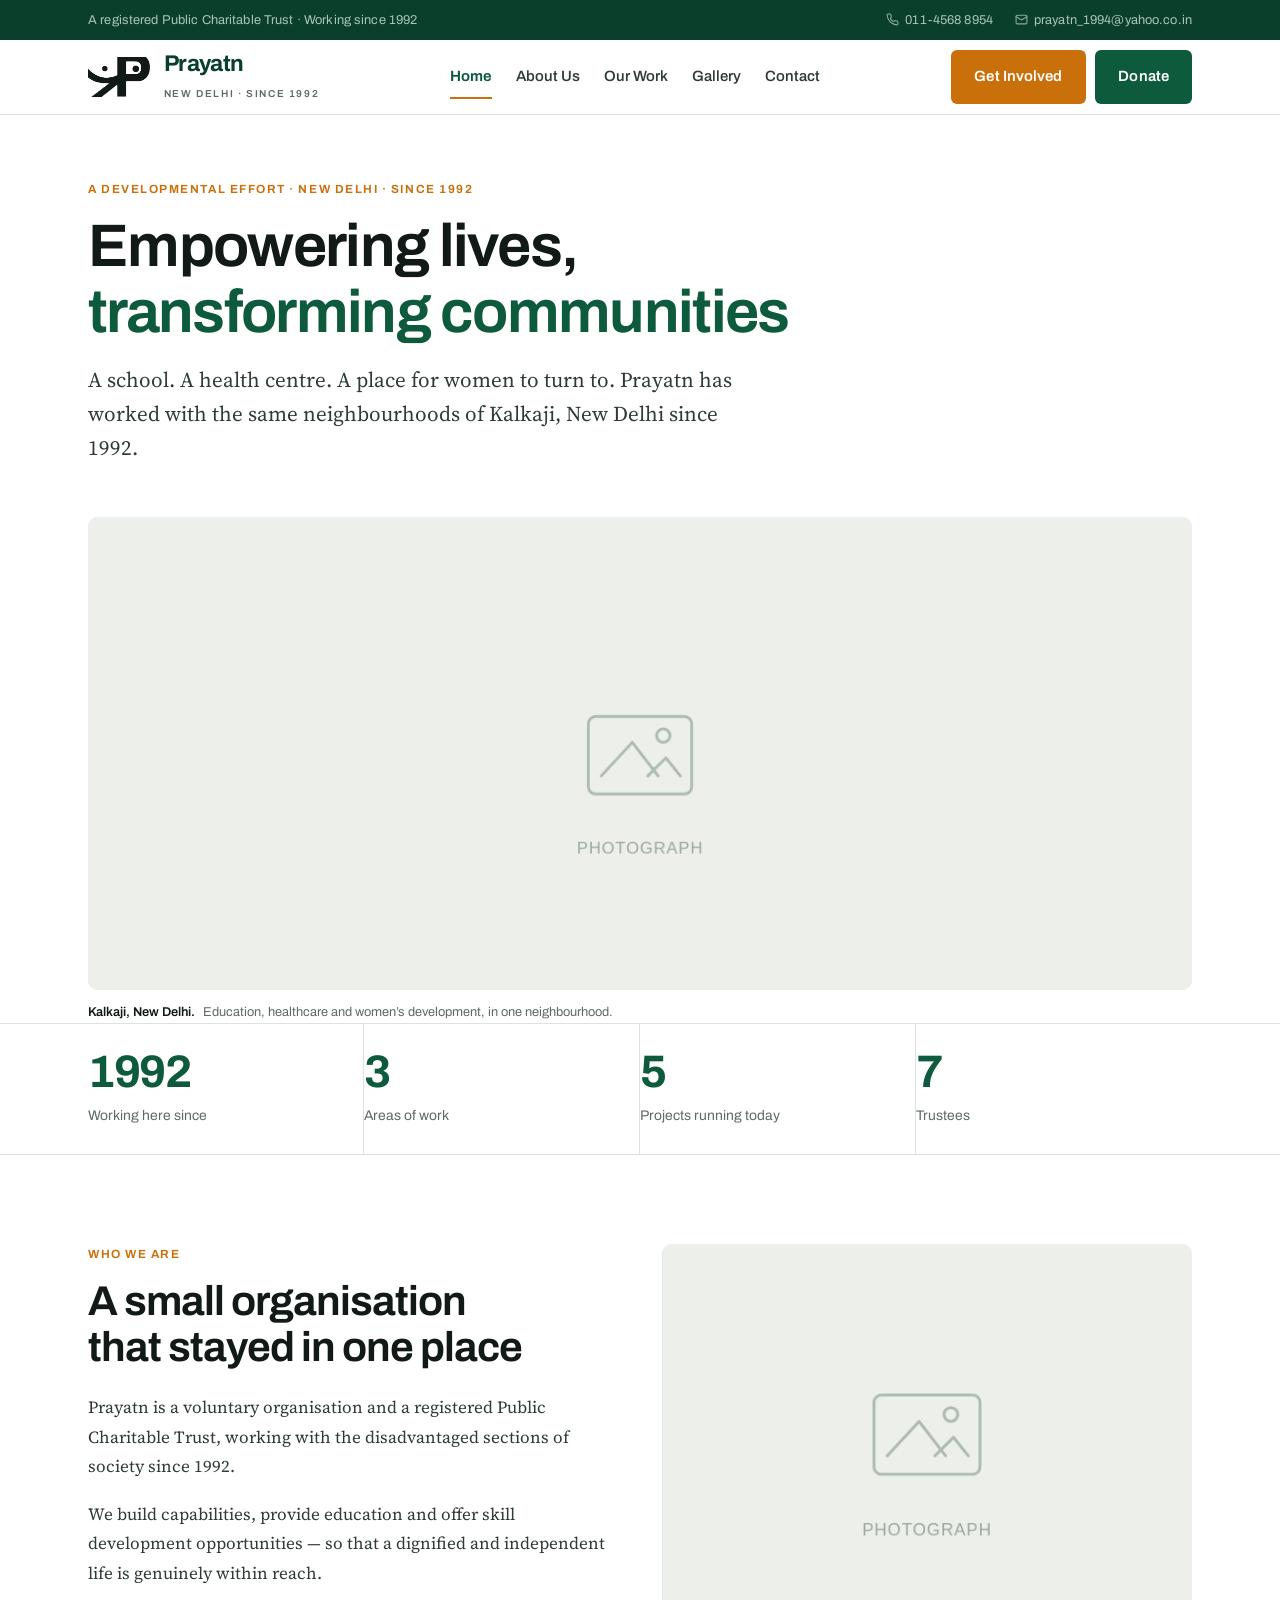
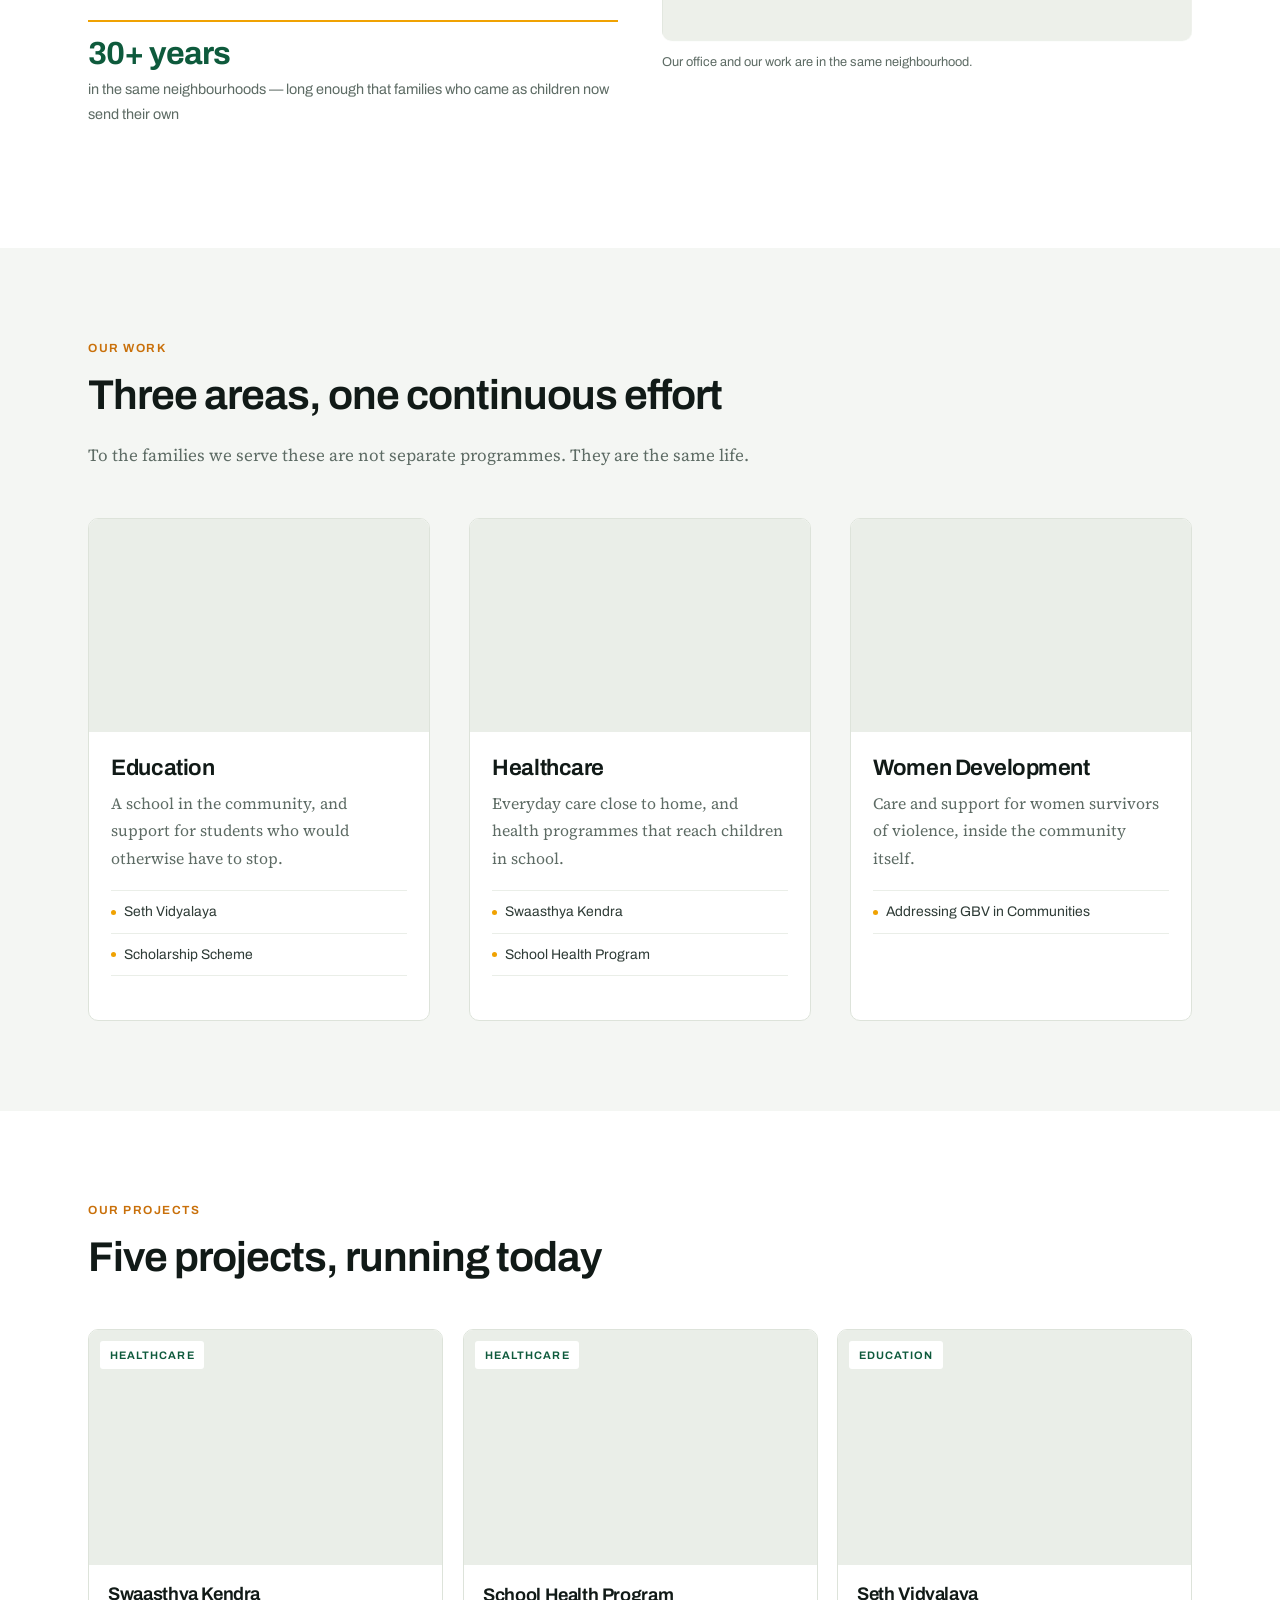
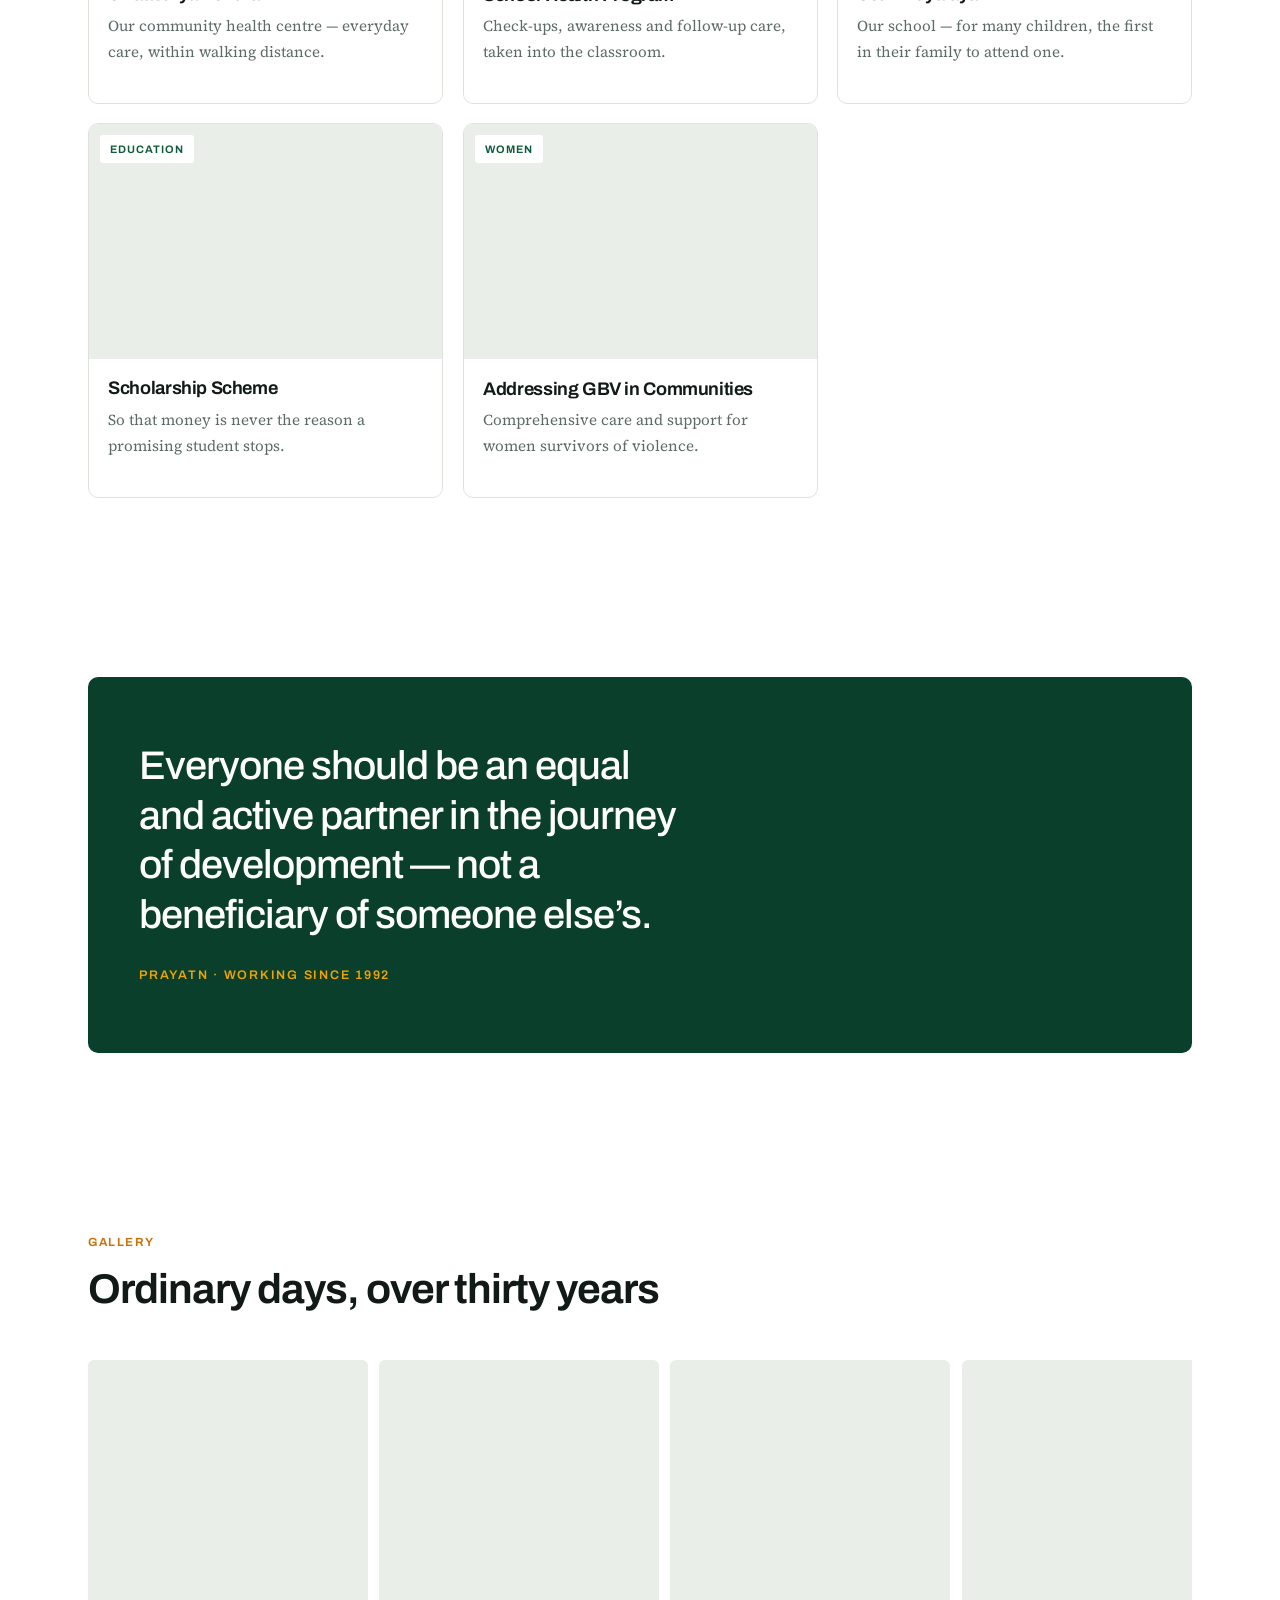
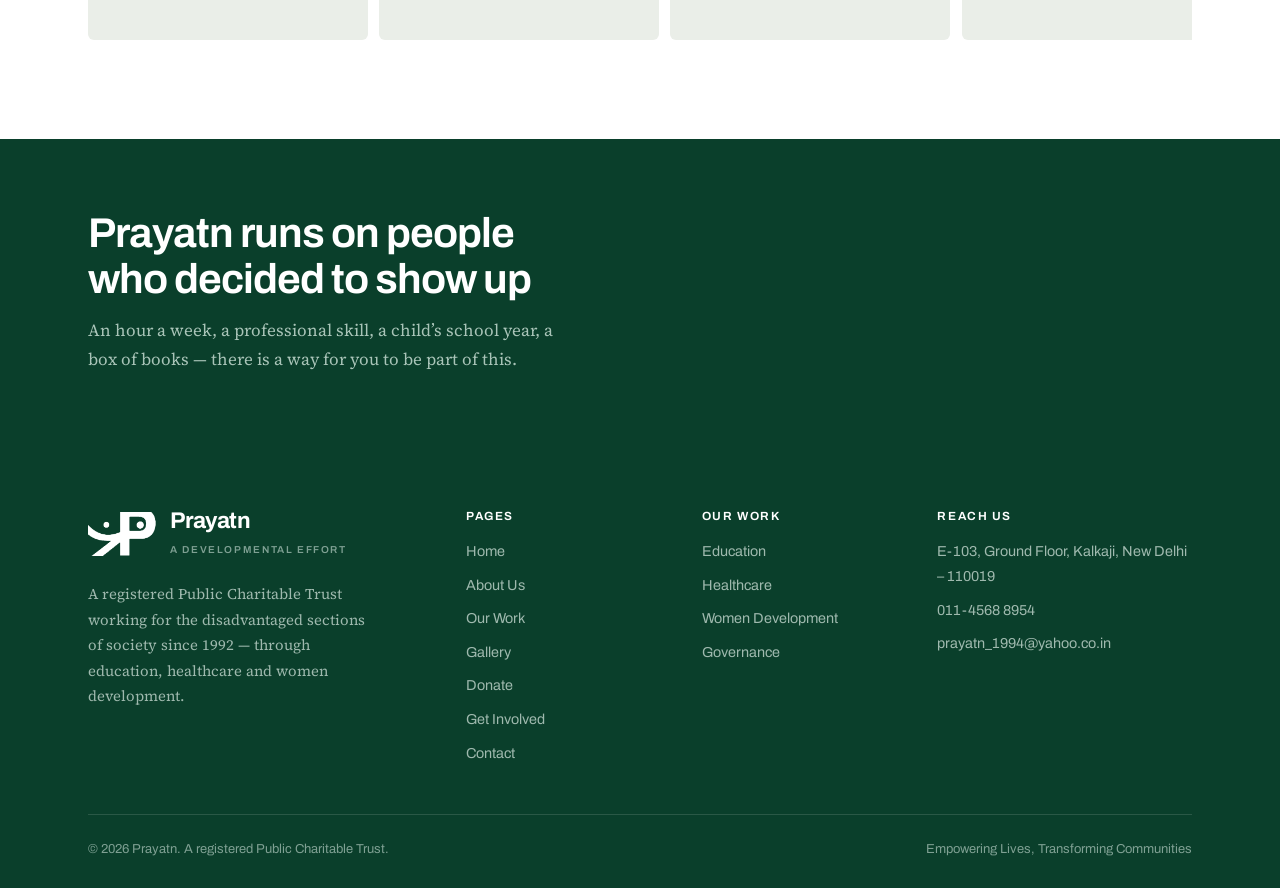
==== index.html @ a4cce926 "Remove the solid black bands from the top and bottom of the logo" ====
<!DOCTYPE html>
<html lang="en">
<head>
<meta charset="utf-8">
<meta name="viewport" content="width=device-width, initial-scale=1">
<title>Prayatn &mdash; Empowering Lives, Transforming Communities</title>
<meta name="description" content="Prayatn is a registered Public Charitable Trust working since 1992 with disadvantaged communities in Kalkaji, New Delhi, through education, healthcare and women development.">
<meta name="theme-color" content="#0A3F2B">
<link rel="canonical" href="https://www.prayatnonline.org/">
<meta property="og:type" content="website">
<meta property="og:title" content="Prayatn &mdash; Empowering Lives, Transforming Communities">
<meta property="og:description" content="Prayatn is a registered Public Charitable Trust working since 1992 with disadvantaged communities in Kalkaji, New Delhi, through education, healthcare and women development.">
<meta property="og:url" content="https://www.prayatnonline.org/">
<meta property="og:site_name" content="Prayatn">
<meta name="twitter:card" content="summary_large_image">
<link rel="icon" href="assets/img/favicon.png" type="image/png">
<link rel="apple-touch-icon" href="assets/img/favicon.png">
<link rel="preconnect" href="https://fonts.googleapis.com">
<link rel="preconnect" href="https://fonts.gstatic.com" crossorigin>
<link href="https://fonts.googleapis.com/css2?family=Archivo:wght@400;500;600;700&family=Source+Serif+4:ital,opsz,wght@0,8..60,400..600;1,8..60,400&display=swap" rel="stylesheet">
<link rel="stylesheet" href="assets/css/style.css">
<script>document.documentElement.classList.add('js-anim');</script>
<script type="application/ld+json">
{
  "@context": "https://schema.org",
  "@type": "NGO",
  "name": "Prayatn",
  "url": "https://www.prayatnonline.org/",
  "slogan": "Empowering Lives, Transforming Communities",
  "foundingDate": "1992",
  "description": "A registered Public Charitable Trust working for the disadvantaged sections of society since 1992 through education, healthcare and women development.",
  "address": {
    "@type": "PostalAddress",
    "streetAddress": "E-103, Ground Floor, Kalkaji",
    "addressLocality": "New Delhi",
    "postalCode": "110019",
    "addressCountry": "IN"
  },
  "telephone": "+91-11-45688954",
  "email": "prayatn_1994@yahoo.co.in",
  "areaServed": "New Delhi, India"
}
</script>
</head>
<body>
  <a class="skip-link" href="#main">Skip to content</a>
  <div class="utility">
    <div class="wrap utility__inner">
      <span class="utility__tag">A registered Public Charitable Trust &middot; Working since 1992</span>
      <span class="utility__set">
        <a class="utility__item" href="tel:+911145688954"><svg viewBox="0 0 24 24" fill="none" stroke="currentColor" stroke-width="2" stroke-linecap="round" stroke-linejoin="round" aria-hidden="true"><path d="M22 16.9v3a2 2 0 0 1-2.2 2 19.8 19.8 0 0 1-8.6-3.1 19.5 19.5 0 0 1-6-6A19.8 19.8 0 0 1 2.1 4.2 2 2 0 0 1 4.1 2h3a2 2 0 0 1 2 1.7c.1 1 .4 1.9.7 2.8a2 2 0 0 1-.5 2.1L8.1 9.9a16 16 0 0 0 6 6l1.3-1.2a2 2 0 0 1 2.1-.5c.9.3 1.8.6 2.8.7a2 2 0 0 1 1.7 2z"/></svg> 011-4568 8954</a>
        <a class="utility__item" href="mailto:prayatn_1994@yahoo.co.in"><svg viewBox="0 0 24 24" fill="none" stroke="currentColor" stroke-width="2" stroke-linecap="round" stroke-linejoin="round" aria-hidden="true"><rect x="2" y="4" width="20" height="16" rx="2"/><path d="m2 7 10 6 10-6"/></svg> prayatn_1994@yahoo.co.in</a>
      </span>
    </div>
  </div>
  <header class="site-header">
    <div class="wrap header-inner">
      <a class="brand" href="index.html" aria-label="Prayatn — go to the home page">
        <img class="brand__mark" src="assets/img/logo.png" alt="" width="505" height="313">
        <span>
          <span class="brand__name">Prayatn</span>
          <span class="brand__sub">New Delhi &middot; Since 1992</span>
        </span>
      </a>
      <nav class="nav" id="primary-nav" aria-label="Main">
        <a class="nav__link" href="index.html" aria-current="page">Home</a>
        <a class="nav__link" href="about.html">About Us</a>
        <a class="nav__link" href="our-work.html">Our Work</a>
        <a class="nav__link" href="gallery.html">Gallery</a>
        <a class="nav__link" href="contact.html">Contact</a>
        <a class="btn btn--accent nav__cta" href="get-involved.html">Get Involved</a>
        <a class="btn btn--primary nav__cta" href="donate.html">Donate</a>
      </nav>
      <div class="header-cta">
        <a class="btn btn--accent" href="get-involved.html">Get Involved</a>
        <a class="btn btn--primary" href="donate.html">Donate</a>
        <button class="nav-toggle" type="button" aria-expanded="false" aria-controls="primary-nav" aria-label="Open menu">
          <span class="nav-toggle__bars" aria-hidden="true"><i></i><i></i><i></i></span>
        </button>
      </div>
    </div>
  </header>
  <button class="nav-backdrop" type="button" tabindex="-1" aria-hidden="true"></button>
  <div class="page-veil" aria-hidden="true"></div>
  <main id="main">
    <section class="hero">
      <div class="wrap">
        <div class="hero__head">
          <span class="label anim" data-intro>A developmental effort &middot; New Delhi &middot; Since 1992</span>
          <h1 class="anim" data-intro>Empowering lives,<br><span class="hl">transforming communities</span></h1>
          <p class="lede hero__lede anim" data-intro>A school. A health centre. A place for women to turn to. Prayatn has worked with the same neighbourhoods of Kalkaji, New Delhi since 1992.</p>
        </div>
        <figure class="hero__media anim" data-intro>
          <!-- TODO: a wide photograph, about 2000x900. This is the first thing anyone
               sees — it should be your best picture. -->
          <img class="reveal-img" src="assets/img/hero-main.svg" alt="Children at a Prayatn programme in Kalkaji, New Delhi" width="2000" height="900">
        </figure>
        <p class="hero__caption anim" data-intro><b>Kalkaji, New Delhi.</b> Education, healthcare and women&rsquo;s development, in one neighbourhood.</p>
      </div>
    </section>

    <section class="factstrip">
      <div class="wrap factstrip__inner">
        <!-- TODO: swap two of these for your strongest real numbers — children enrolled,
             patients seen last year, women supported. Set data-count to the figure. -->
        <div class="fact anim" data-group="facts"><b>1992</b><span>Working here since</span></div>
        <div class="fact anim" data-group="facts"><b data-count="3">3</b><span>Areas of work</span></div>
        <div class="fact anim" data-group="facts"><b data-count="5">5</b><span>Projects running today</span></div>
        <div class="fact anim" data-group="facts"><b data-count="7">7</b><span>Trustees</span></div>
      </div>
    </section>

    <section class="section">
      <div class="wrap">
      <div class="textpic">
        <div class="textpic__body anim" data-group="who">
          <span class="label">Who we are</span>
          <h2>A small organisation that stayed in one place</h2>
          <p>Prayatn is a voluntary organisation and a registered Public Charitable Trust, working with the disadvantaged sections of society since 1992.</p>
          <p>We build capabilities, provide education and offer skill development opportunities &mdash; so that a dignified and independent life is genuinely within reach.</p>
          <div class="sidefact">
            <b>30+ years</b>
            <span>in the same neighbourhoods &mdash; long enough that families who came as children now send their own</span>
          </div>

        </div>
        <figure class="textpic__media anim" data-group="who" style="margin:0">
          <img class="reveal-img" src="assets/img/community-1.svg" alt="Community members outside the Prayatn office" width="1000" height="750" loading="lazy">
          <figcaption>Our office and our work are in the same neighbourhood.</figcaption>
        </figure>
      </div>
      </div>
    </section>


    <section class="section section--stone">
      <div class="wrap">
        <div class="section-head anim" data-group="work">
          <span class="label">Our work</span>
          <h2>Three areas, one continuous effort</h2>
          <p>To the families we serve these are not separate programmes. They are the same life.</p>
        </div>
        <div class="grid grid--3">
          <div class="workcard anim" data-glow data-group="work">
            <div class="workcard__media"><img class="reveal-img" src="assets/img/education.svg" alt="A classroom at Seth Vidyalaya" width="900" height="620" loading="lazy"></div>
            <div class="workcard__body">
              <h3>Education</h3>
              <p>A school in the community, and support for students who would otherwise have to stop.</p>
              <ul class="workcard__projects">
                <li>Seth Vidyalaya</li>
                <li>Scholarship Scheme</li>
              </ul>
            </div>
          </div>
          <div class="workcard anim" data-glow data-group="work">
            <div class="workcard__media"><img class="reveal-img" src="assets/img/healthcare.svg" alt="A health check-up at Swaasthya Kendra" width="900" height="620" loading="lazy"></div>
            <div class="workcard__body">
              <h3>Healthcare</h3>
              <p>Everyday care close to home, and health programmes that reach children in school.</p>
              <ul class="workcard__projects">
                <li>Swaasthya Kendra</li>
                <li>School Health Program</li>
              </ul>
            </div>
          </div>
          <div class="workcard anim" data-glow data-group="work">
            <div class="workcard__media"><img class="reveal-img" src="assets/img/women.svg" alt="A women&rsquo;s group meeting" width="900" height="620" loading="lazy"></div>
            <div class="workcard__body">
              <h3>Women Development</h3>
              <p>Care and support for women survivors of violence, inside the community itself.</p>
              <ul class="workcard__projects">
                <li>Addressing GBV in Communities</li>
              </ul>
            </div>
          </div>
        </div>
      </div>
    </section>

    <section class="section">
      <div class="wrap">
        <div class="section-head anim" data-group="proj">
          <span class="label">Our projects</span>
          <h2>Five projects, running today</h2>
        </div>
        <div class="projectgrid anim" data-group="proj">
          <div class="projectcard" data-glow>
            <div class="projectcard__media"><img class="reveal-img" src="assets/img/clinic-1.svg" alt="Inside Swaasthya Kendra" width="1000" height="750" loading="lazy"><span class="projectcard__tag">Healthcare</span></div>
            <div class="projectcard__body">
              <h3>Swaasthya Kendra</h3>
              <p>Our community health centre &mdash; everyday care, within walking distance.</p>
            </div>
          </div>
          <div class="projectcard" data-glow>
            <div class="projectcard__media"><img class="reveal-img" src="assets/img/clinic-2.svg" alt="A school health check-up" width="800" height="1000" loading="lazy"><span class="projectcard__tag">Healthcare</span></div>
            <div class="projectcard__body">
              <h3>School Health Program</h3>
              <p>Check-ups, awareness and follow-up care, taken into the classroom.</p>
            </div>
          </div>
          <div class="projectcard" data-glow>
            <div class="projectcard__media"><img class="reveal-img" src="assets/img/school-1.svg" alt="Children at Seth Vidyalaya" width="1000" height="750" loading="lazy"><span class="projectcard__tag">Education</span></div>
            <div class="projectcard__body">
              <h3>Seth Vidyalaya</h3>
              <p>Our school &mdash; for many children, the first in their family to attend one.</p>
            </div>
          </div>
          <div class="projectcard" data-glow>
            <div class="projectcard__media"><img class="reveal-img" src="assets/img/school-2.svg" alt="A student studying" width="800" height="1000" loading="lazy"><span class="projectcard__tag">Education</span></div>
            <div class="projectcard__body">
              <h3>Scholarship Scheme</h3>
              <p>So that money is never the reason a promising student stops.</p>
            </div>
          </div>
          <div class="projectcard" data-glow>
            <div class="projectcard__media"><img class="reveal-img" src="assets/img/women-1.svg" alt="A women&rsquo;s support meeting" width="1000" height="750" loading="lazy"><span class="projectcard__tag">Women</span></div>
            <div class="projectcard__body">
              <h3>Addressing GBV in Communities</h3>
              <p>Comprehensive care and support for women survivors of violence.</p>
            </div>
          </div>
        </div>
      </div>
    </section>

    <section class="section">
      <div class="wrap">
        <figure class="quoteblock anim" data-glow data-group="quote" style="margin:0">
          <blockquote>Everyone should be an equal and active partner in the journey of development &mdash; not a beneficiary of someone else&rsquo;s.</blockquote>
          <cite>Prayatn &middot; working since 1992</cite>
        </figure>
      </div>
    </section>

    <section class="section">
      <div class="wrap">
        <div class="section-head anim" data-group="gal">
          <span class="label">Gallery</span>
          <h2>Ordinary days, over thirty years</h2>
        </div>
        <div class="strip anim" data-group="gal">
          <div><img class="reveal-img" src="assets/img/gallery-1.svg" alt="Prayatn programme photograph 1" width="800" height="800" loading="lazy"></div>
          <div><img class="reveal-img" src="assets/img/gallery-2.svg" alt="Prayatn programme photograph 2" width="800" height="800" loading="lazy"></div>
          <div><img class="reveal-img" src="assets/img/gallery-3.svg" alt="Prayatn programme photograph 3" width="800" height="800" loading="lazy"></div>
          <div><img class="reveal-img" src="assets/img/gallery-4.svg" alt="Prayatn programme photograph 4" width="800" height="800" loading="lazy"></div>
          <div><img class="reveal-img" src="assets/img/gallery-5.svg" alt="Prayatn programme photograph 5" width="800" height="800" loading="lazy"></div>
          <div><img class="reveal-img" src="assets/img/gallery-6.svg" alt="Prayatn programme photograph 6" width="800" height="800" loading="lazy"></div>
          <div><img class="reveal-img" src="assets/img/gallery-7.svg" alt="Prayatn programme photograph 7" width="800" height="800" loading="lazy"></div>
          <div><img class="reveal-img" src="assets/img/gallery-8.svg" alt="Prayatn programme photograph 8" width="800" height="800" loading="lazy"></div>
        </div>
      </div>
    </section>

    <section class="cta">
      <div class="wrap cta__inner">
        <div class="anim" data-group="cta">
          <h2>Prayatn runs on people who decided to show up</h2>
          <p>An hour a week, a professional skill, a child&rsquo;s school year, a box of books &mdash; there is a way for you to be part of this.</p>
        </div>
      </div>
    </section>
  </main>
  <footer class="site-footer">
    <div class="wrap">
      <div class="footer-grid">
        <div class="footer-brand">
          <a class="brand" href="index.html">
            <img class="brand__mark" src="assets/img/logo.png" alt="" width="505" height="313">
            <span>
              <span class="brand__name">Prayatn</span>
              <span class="brand__sub">A developmental effort</span>
            </span>
          </a>
          <p>A registered Public Charitable Trust working for the disadvantaged sections of society since 1992 &mdash; through education, healthcare and women development.</p>
        </div>
        <div class="footer-col">
          <h4>Pages</h4>
          <ul>
            <li><a href="index.html">Home</a></li>
            <li><a href="about.html">About Us</a></li>
            <li><a href="our-work.html">Our Work</a></li>
            <li><a href="gallery.html">Gallery</a></li>
            <li><a href="donate.html">Donate</a></li>
            <li><a href="get-involved.html">Get Involved</a></li>
            <li><a href="contact.html">Contact</a></li>
          </ul>
        </div>
        <div class="footer-col">
          <h4>Our work</h4>
          <ul>
            <li><a href="our-work.html#education">Education</a></li>
            <li><a href="our-work.html#healthcare">Healthcare</a></li>
            <li><a href="our-work.html#women">Women Development</a></li>
            <li><a href="about.html#governance">Governance</a></li>
          </ul>
        </div>
        <div class="footer-col">
          <h4>Reach us</h4>
          <ul>
            <li>E-103, Ground Floor, Kalkaji, New Delhi &ndash; 110019</li>
            <li><a href="tel:+911145688954">011-4568 8954</a></li>
            <li><a href="mailto:prayatn_1994@yahoo.co.in">prayatn_1994@yahoo.co.in</a></li>
          </ul>
        </div>
      </div>
      <div class="footer-bottom">
        <p>&copy; <span data-year>2026</span> Prayatn. A registered Public Charitable Trust.</p>
        <p>Empowering Lives, Transforming Communities</p>
      </div>
    </div>
  </footer>
  <script src="assets/js/vendor/motion.min.js"></script>
  <script src="assets/js/main.js" defer></script>
</body>
</html>
---- assets/css/style.css ----
/* ==========================================================================
   Prayatn
   Type:   Archivo (headings, labels) + Source Serif 4 (reading text)
   Colour: deep green, saffron, cool stone neutrals
   ========================================================================== */

:root {
  /* neutrals — cool stone, biased very slightly green */
  --white:      #FFFFFF;
  --stone-50:   #F4F6F3;
  --stone-100:  #EAEEE8;
  --rule:       #DDE3DA;
  --rule-soft:  #EAEEE8;

  --ink:        #111A17;
  --ink-2:      #2E3B36;
  --muted:      #5D6B64;

  /* brand */
  --green-900:  #0A3F2B;
  --green-700:  #0E5A3C;
  --green-500:  #1A7A54;
  --green-50:   #E8F2ED;
  --saffron:    #C9700A;             /* text-safe */
  --saffron-bright: #F0A202;         /* graphic accents only */
  --saffron-50: #FBF0DC;

  --r-xs: 3px;  --r-sm: 6px;  --r-md: 10px;  --r-pill: 999px;

  --display: "Archivo", ui-sans-serif, system-ui, -apple-system, "Segoe UI", Roboto, sans-serif;
  --body: "Source Serif 4", ui-serif, Georgia, "Times New Roman", serif;

  --wrap: 1200px;
  --gutter: clamp(1.15rem, 4vw, 3rem);
  --sp-section: clamp(3.5rem, 7vw, 6rem);

  --measure: 68ch;
}

*, *::before, *::after { box-sizing: border-box; }
html { -webkit-text-size-adjust: 100%; scroll-behavior: smooth; }
@media (prefers-reduced-motion: reduce) { html { scroll-behavior: auto; } }

body {
  margin: 0;
  background: var(--white);
  color: var(--ink-2);
  font-family: var(--body);
  font-size: 1.0625rem;
  line-height: 1.72;
  -webkit-font-smoothing: antialiased;
  display: flex; flex-direction: column; min-height: 100vh;
  overflow-x: hidden;
}
main { flex: 1; }

h1, h2, h3, h4, .display {
  font-family: var(--display);
  font-weight: 650;
  line-height: 1.1;
  letter-spacing: -0.021em;
  color: var(--ink);
  margin: 0 0 .55em;
  text-wrap: balance;
}
h1 { font-size: clamp(2.35rem, 5.2vw, 3.75rem); letter-spacing: -0.028em; }
h2 { font-size: clamp(1.8rem, 3.4vw, 2.6rem); letter-spacing: -0.024em; }
h3 { font-size: clamp(1.18rem, 1.8vw, 1.4rem); line-height: 1.25; }
h4 { font-size: 1.02rem; letter-spacing: -0.01em; }
p { margin: 0 0 1.2rem; }
p:last-child { margin-bottom: 0; }
a { color: var(--green-700); text-underline-offset: 3px; text-decoration-thickness: 1px; }
a:hover { color: var(--saffron); }
img, svg, iframe { max-width: 100%; display: block; }
ul, ol { margin: 0 0 1.2rem; padding-left: 1.2rem; }
li { margin-bottom: .5rem; }
li::marker { color: var(--saffron); }
strong { font-weight: 650; color: var(--ink); }

:focus-visible { outline: 2.5px solid var(--saffron); outline-offset: 3px; border-radius: 2px; }

.skip-link {
  position: absolute; left: -9999px; top: 0; z-index: 300;
  background: var(--green-900); color: #fff; padding: .8rem 1.2rem;
  font-family: var(--display); font-weight: 600; font-size: .9rem;
}
.skip-link:focus { left: 0; color: #fff; }

/* ---------- layout ---------- */
.wrap { width: 100%; max-width: var(--wrap); margin-inline: auto; padding-inline: var(--gutter); }
.wrap--text { max-width: 820px; }
.section { padding-block: var(--sp-section); }
.section--tight { padding-block: clamp(2.5rem, 5vw, 3.75rem); }
.section--stone { background: var(--stone-50); }
.section--ink { background: var(--green-900); color: #C8D8D0; }
.section--ink h2, .section--ink h3 { color: #fff; }
.section--ruled { border-top: 1px solid var(--rule); }

.grid { display: grid; gap: clamp(1.5rem, 3vw, 2.5rem); }
.grid--2 { grid-template-columns: repeat(auto-fit, minmax(min(100%, 340px), 1fr)); }
.grid--3 { grid-template-columns: repeat(auto-fit, minmax(min(100%, 280px), 1fr)); }

/* editorial two-column: sticky label left, content right */
.editorial { display: grid; gap: clamp(1.25rem, 3vw, 3.5rem); grid-template-columns: 1fr; }
@media (min-width: 900px) { .editorial { grid-template-columns: 230px 1fr; } .editorial__aside { position: sticky; top: 110px; align-self: start; } }
.editorial__aside .label { margin-bottom: .6rem; }
.editorial__aside p { font-size: .92rem; color: var(--muted); font-family: var(--display); }
.editorial__body > :first-child { margin-top: 0; }
.editorial__body p, .editorial__body ul, .editorial__body ol { max-width: var(--measure); }

/* ---------- typographic bits ---------- */
.label {
  display: block; font-family: var(--display); font-size: .74rem; font-weight: 650;
  letter-spacing: .13em; text-transform: uppercase; color: var(--saffron); margin-bottom: .9rem;
}
.section--ink .label { color: var(--saffron-bright); }
.lede { font-size: clamp(1.12rem, 1.9vw, 1.32rem); line-height: 1.62; color: var(--ink-2); max-width: 62ch; }
.dek { color: var(--muted); max-width: var(--measure); }
.rule { border: 0; border-top: 1px solid var(--rule); margin: 0; }

.section-head { margin-bottom: clamp(2rem, 4vw, 3rem); max-width: 680px; }
.section-head p { color: var(--muted); margin-bottom: 0; }

/* ---------- buttons ---------- */
.btn {
  display: inline-flex; align-items: center; justify-content: center; gap: .5rem;
  padding: .82rem 1.4rem; border-radius: var(--r-sm);
  font-family: var(--display); font-size: .93rem; font-weight: 600; letter-spacing: .005em;
  text-decoration: none; cursor: pointer; border: 1.5px solid transparent;
  transition: background-color .18s ease, color .18s ease, border-color .18s ease;
}
.btn svg { width: 16px; height: 16px; flex: none; }
.btn--primary { background: var(--green-700); color: #fff; }
.btn--primary:hover { background: var(--green-900); color: #fff; }
.btn--accent { background: var(--saffron); color: #fff; }
.btn--accent:hover { background: #A85B06; color: #fff; }
.btn--ghost { border-color: var(--rule); color: var(--ink); }
.btn--ghost:hover { border-color: var(--ink); color: var(--ink); background: var(--stone-50); }
.btn--onink { border-color: rgba(255,255,255,.3); color: #fff; }
.btn--onink:hover { background: rgba(255,255,255,.1); border-color: #fff; color: #fff; }
.btn-row { display: flex; flex-wrap: wrap; gap: .75rem; }

.arrow-link {
  font-family: var(--display); font-weight: 600; font-size: .93rem;
  text-decoration: none; display: inline-flex; align-items: center; gap: .4rem;
}
.arrow-link svg { width: 15px; height: 15px; }
.arrow-link:hover { text-decoration: underline; }

/* ---------- utility bar ---------- */
.utility {
  background: var(--green-900); color: #A9C4B8;
  font-family: var(--display); font-size: .8rem; letter-spacing: .01em;
}
.utility__inner { display: flex; flex-wrap: wrap; align-items: center; justify-content: space-between; gap: .35rem 1.5rem; padding-block: .55rem; }
.utility a { color: #A9C4B8; text-decoration: none; }
.utility a:hover { color: var(--saffron-bright); }
.utility__set { display: flex; flex-wrap: wrap; gap: .35rem 1.35rem; align-items: center; }
.utility__item { display: inline-flex; align-items: center; gap: .4rem; }
.utility__item svg { width: 13px; height: 13px; opacity: .8; }
@media (max-width: 620px) { .utility__tag { display: none; } }

/* ---------- header ----------
   z-index order: header (130) > menu sheet (120) > backdrop (110). The toggle
   lives inside the header, so the header itself has to outrank the backdrop. */
.site-header {
  position: sticky; top: 0; z-index: 130; background: var(--white);
  border-bottom: 1px solid var(--rule);
}
.header-inner { display: flex; align-items: center; justify-content: space-between; gap: 1rem; min-height: 74px; }

.brand { display: inline-flex; align-items: center; gap: .7rem; text-decoration: none; color: var(--ink); }
.brand__mark {
  /* the registered mark is wider than it is tall, so height drives the size */
  height: 40px; width: auto; flex: none;
}
.site-header.is-condensed .brand__mark { height: 34px; }
/* the mark is dark ink; on the green footer it has to be reversed out to white */
.site-footer .brand__mark { height: 44px; filter: brightness(0) invert(1); }
.brand__name { font-family: var(--display); font-size: 1.42rem; font-weight: 700; line-height: 1; letter-spacing: -.025em; color: var(--green-900); }
.brand__sub { display: block; font-family: var(--display); font-size: .63rem; font-weight: 600; letter-spacing: .16em; text-transform: uppercase; color: var(--muted); margin-top: .3rem; }

.nav { display: flex; align-items: center; gap: .1rem; }
.nav__link {
  position: relative; display: inline-flex; align-items: center; gap: .3rem;
  padding: .55rem .7rem; font-family: var(--display); font-size: .93rem; font-weight: 550;
  color: var(--ink-2); text-decoration: none; background: none; border: 0; cursor: pointer;
  transition: color .16s ease;
}
.nav__link:hover { color: var(--green-700); }
.nav__link[aria-current="page"] { color: var(--green-700); font-weight: 650; }
.nav__link[aria-current="page"]::after {
  content: ""; position: absolute; left: .7rem; right: .7rem; bottom: -1px; height: 2px; background: var(--saffron);
}
.nav__chevron { width: 11px; height: 11px; opacity: .6; transition: transform .2s ease; }
.nav__item { position: relative; }
.nav__item.is-open .nav__chevron { transform: rotate(180deg); }

.nav__menu {
  position: absolute; top: calc(100% + 1px); left: -.35rem; min-width: 268px;
  background: var(--white); border: 1px solid var(--rule); border-radius: var(--r-sm);
  box-shadow: 0 12px 30px rgba(17,26,23,.1); padding: .4rem; margin: 0; list-style: none;
  opacity: 0; visibility: hidden; transform: translateY(-5px);
  transition: opacity .16s ease, transform .16s ease, visibility .16s;
}
.nav__item.is-open .nav__menu { opacity: 1; visibility: visible; transform: none; }
.nav__menu li { margin: 0; }
.nav__menu a {
  display: block; padding: .6rem .7rem; border-radius: var(--r-xs);
  font-family: var(--display); font-size: .92rem; font-weight: 550; color: var(--ink-2); text-decoration: none;
}
.nav__menu a:hover { background: var(--green-50); color: var(--green-900); }
.nav__menu small { display: block; font-family: var(--display); color: var(--muted); font-size: .77rem; font-weight: 400; margin-top: .12rem; }

.header-cta { display: inline-flex; gap: .55rem; align-items: center; }
.nav-toggle {
  display: none; width: 44px; height: 44px; border-radius: var(--r-sm);
  border: 1px solid var(--rule); background: var(--white); cursor: pointer;
  align-items: center; justify-content: center; color: var(--ink);
}
.nav-toggle svg { width: 21px; height: 21px; }
.nav-toggle .icon-close { display: none; }
.nav-toggle[aria-expanded="true"] .icon-open { display: none; }
.nav-toggle[aria-expanded="true"] .icon-close { display: block; }
.nav__cta { display: none; }

@media (max-width: 980px) {
  .nav-toggle { display: inline-flex; }
  .header-cta > .btn { display: none; }

  /* full-height sheet sliding in from the right */
  .nav {
    position: fixed; top: 0; right: 0; bottom: 0; width: min(88vw, 380px);
    display: flex; flex-direction: column; justify-content: center; gap: .15rem;
    background: var(--white); padding: 5.5rem var(--gutter) 2.5rem;
    overflow-y: auto; z-index: 120;
    box-shadow: -18px 0 50px rgba(17,26,23,.16);
    transform: translateX(100%);
    visibility: hidden;
  }
  .nav.is-open { visibility: visible; }
  .nav__link {
    width: 100%; padding: 1rem .1rem; font-size: 1.45rem; font-weight: 600;
    letter-spacing: -.02em; color: var(--ink); border-bottom: 1px solid var(--rule-soft);
  }
  .nav__link[aria-current="page"] { color: var(--green-700); }
  .nav__link[aria-current="page"]::after { left: .1rem; right: auto; width: 22px; bottom: .55rem; }
  .nav__cta { display: inline-flex; width: 100%; margin-top: 1.75rem; padding-block: 1rem; font-size: 1rem; }

  .nav-backdrop {
    position: fixed; inset: 0; background: rgba(10,32,24,.45); z-index: 110;
    opacity: 0; visibility: hidden; border: 0; padding: 0; cursor: pointer;
    -webkit-backdrop-filter: blur(2px); backdrop-filter: blur(2px);
  }
  .nav-backdrop.is-open { visibility: visible; }
  /* the sheet is a child of the header, so the toggle needs to outrank it
     inside that same stacking context or it cannot be tapped to close */
  .header-cta { position: relative; z-index: 125; }
}
@media (min-width: 981px) { .nav-backdrop { display: none; } }

/* ---------- hero ---------- */
.hero { padding-block: clamp(2.5rem, 5vw, 4.25rem) 0; }
.hero__head { max-width: 900px; }
.hero h1 { margin-bottom: 1.1rem; }
.hero h1 .hl { color: var(--green-700); }
.hero__lede { margin-bottom: 1.9rem; }
.hero__media {
  /* Full shorthand, so it also clears the browser's default figure margins —
     the element must not need an inline style:margin:0 to sit correctly. */
  margin: clamp(2.25rem, 4vw, 3.25rem) 0 0; position: relative;
  border-radius: var(--r-md); overflow: hidden; background: var(--stone-100);
}
.hero__media img { width: 100%; height: auto; aspect-ratio: 21/9; object-fit: cover; }
@media (max-width: 700px) { .hero__media img { aspect-ratio: 4/3; } }
.hero__caption {
  font-family: var(--display); font-size: .8rem; color: var(--muted);
  margin-top: .7rem; display: flex; flex-wrap: wrap; gap: .15rem .5rem; align-items: baseline;
}
.hero__caption b { white-space: nowrap; }
.hero__caption b { color: var(--ink); font-weight: 600; }

/* fact strip under hero */
.factstrip { border-top: 1px solid var(--rule); border-bottom: 1px solid var(--rule); }
.factstrip__inner { display: grid; grid-template-columns: repeat(auto-fit, minmax(min(100%, 190px), 1fr)); }
.fact { padding: 1.6rem 1.5rem 1.6rem 0; border-right: 1px solid var(--rule); }
.fact:last-child { border-right: 0; }
@media (max-width: 640px) { .fact { border-right: 0; border-bottom: 1px solid var(--rule-soft); padding-right: 0; } .fact:last-child { border-bottom: 0; } }
.fact b {
  display: block; font-family: var(--display); font-size: clamp(2rem, 4vw, 2.85rem);
  font-weight: 700; letter-spacing: -.03em; color: var(--green-700); line-height: 1;
  font-variant-numeric: tabular-nums;
}
.fact span { display: block; margin-top: .55rem; font-family: var(--display); font-size: .87rem; color: var(--muted); max-width: 22ch; }

/* ---------- feature rows ---------- */
.feature { display: grid; gap: clamp(1.75rem, 4vw, 3.5rem); align-items: center; grid-template-columns: 1fr; }
@media (min-width: 900px) { .feature { grid-template-columns: 1fr 1fr; } .feature--flip .feature__media { order: 2; } }
.feature__media img { width: 100%; height: auto; aspect-ratio: 4/3; object-fit: cover; border-radius: var(--r-md); background: var(--stone-100); }
.feature__body p { max-width: var(--measure); }

/* ---------- work cards ---------- */
.workcard {
  display: flex; flex-direction: column; text-decoration: none; color: inherit;
  border: 1px solid var(--rule); border-radius: var(--r-md); overflow: hidden; background: var(--white);
  transition: border-color .2s ease;
}
.workcard:hover { border-color: var(--green-500); color: inherit; }
.workcard__media { aspect-ratio: 16/10; overflow: hidden; background: var(--stone-100); }
.workcard__media img { width: 100%; height: 100%; object-fit: cover; }
.workcard__body { padding: 1.4rem 1.4rem 1.5rem; display: flex; flex-direction: column; flex: 1; }
.workcard__body h3 { margin-bottom: .5rem; }
.workcard__body p { color: var(--muted); font-size: .99rem; margin-bottom: 1.15rem; }
.workcard__projects { list-style: none; padding: 0; margin: 0 0 1.2rem; border-top: 1px solid var(--rule-soft); }
.workcard__projects li {
  margin: 0; padding: .55rem 0; border-bottom: 1px solid var(--rule-soft);
  font-family: var(--display); font-size: .87rem; color: var(--ink-2);
  display: flex; align-items: center; gap: .5rem;
}
.workcard__projects li::before { content: ""; width: 5px; height: 5px; border-radius: 50%; background: var(--saffron-bright); flex: none; }
.workcard .arrow-link { margin-top: auto; }

/* ---------- project entries ---------- */
.project {
  display: grid; gap: .5rem 2.5rem; padding-block: clamp(1.75rem, 3vw, 2.5rem);
  border-top: 1px solid var(--rule); grid-template-columns: 1fr;
}
@media (min-width: 860px) { .project { grid-template-columns: 260px 1fr; } }
.project:last-of-type { border-bottom: 1px solid var(--rule); }
.project__head h3 { margin-bottom: .35rem; }
.project__tag { font-family: var(--display); font-size: .76rem; font-weight: 600; letter-spacing: .11em; text-transform: uppercase; color: var(--saffron); }
.project__body p { max-width: var(--measure); color: var(--ink-2); }
.project__body p + p { margin-top: -.35rem; }

/* ---------- numbered principles ---------- */
.principles { counter-reset: pr; display: grid; gap: 0; }
.principle { display: grid; grid-template-columns: auto 1fr; gap: 1rem 1.5rem; padding-block: 1.5rem; border-top: 1px solid var(--rule); align-items: start; }
.principle:last-child { border-bottom: 1px solid var(--rule); }
.principle::before {
  counter-increment: pr; content: counter(pr, decimal-leading-zero);
  font-family: var(--display); font-size: .82rem; font-weight: 650; color: var(--saffron);
  letter-spacing: .06em; padding-top: .3rem;
}
.principle h3 { margin-bottom: .4rem; }
.principle p { color: var(--muted); max-width: var(--measure); }

/* ---------- callout ---------- */
.callout {
  border-left: 3px solid var(--saffron-bright); padding: .25rem 0 .25rem 1.4rem;
  margin: 2rem 0; max-width: var(--measure);
}
.callout p { font-size: 1.08rem; color: var(--ink); }
.callout p:last-child { margin-bottom: 0; }

/* ---------- pull quote ---------- */
.pullquote { max-width: 900px; }
.pullquote blockquote {
  margin: 0 0 1.25rem; font-family: var(--display); font-weight: 500;
  font-size: clamp(1.5rem, 3.2vw, 2.15rem); line-height: 1.28; letter-spacing: -.022em; color: #fff;
}
.pullquote cite { font-style: normal; font-family: var(--display); font-size: .82rem; letter-spacing: .12em; text-transform: uppercase; color: var(--saffron-bright); font-weight: 600; }

/* ---------- partners ----------
   Names, not buttons. These are not links, so nothing here may look or behave
   as though it can be clicked: no box, no hover lift, no pointer cursor. */
.partners {
  /* narrow enough that all five sit on one row on a desktop, so the last name
     is not orphaned under a stub of rule */
  display: grid; grid-template-columns: repeat(auto-fit, minmax(min(100%, 195px), 1fr));
  border-top: 1px solid var(--rule);
}
.partner {
  padding: 1.4rem 1.5rem 1.4rem 0; border-bottom: 1px solid var(--rule);
  font-family: var(--display); color: var(--ink); cursor: default;
}
.partner b { display: block; font-weight: 600; font-size: 1rem; line-height: 1.35; }
.partner span {
  display: block; font-weight: 400; font-size: .87rem; color: var(--muted); margin-top: .25rem;
}
.partner span:empty { display: none; }

/* ---------- CTA ---------- */
.cta { background: var(--green-900); color: #C8D8D0; }
.cta__inner { display: grid; gap: 2rem; align-items: center; grid-template-columns: 1fr; padding-block: clamp(3rem, 6vw, 4.5rem); }
@media (min-width: 900px) { .cta__inner { grid-template-columns: 1.3fr 1fr; } }
.cta h2 { color: #fff; margin-bottom: .8rem; }
.cta p { color: #A9C4B8; max-width: 52ch; margin-bottom: 0; }
.cta .btn-row { justify-content: flex-start; }
@media (min-width: 900px) { .cta .btn-row { justify-content: flex-end; } }

/* ---------- page header ---------- */
.page-head { border-bottom: 1px solid var(--rule); padding-block: clamp(2rem, 4vw, 3.25rem) clamp(2rem, 4vw, 3rem); }
.page-head h1 { margin-bottom: .7rem; }
.page-head .lede { margin-bottom: 0; }
.breadcrumb { display: flex; flex-wrap: wrap; gap: .45rem; align-items: center; font-family: var(--display); font-size: .82rem; color: var(--muted); margin-bottom: 1.1rem; }
.breadcrumb a { color: var(--muted); text-decoration: none; }
.breadcrumb a:hover { color: var(--green-700); text-decoration: underline; }
.breadcrumb span[aria-hidden] { opacity: .45; }

/* in-page section nav */
.pagenav { border-bottom: 1px solid var(--rule); background: var(--white); position: sticky; top: 74px; z-index: 60; }
.pagenav__inner { display: flex; gap: .35rem; overflow-x: auto; scrollbar-width: none; }
.pagenav__inner::-webkit-scrollbar { display: none; }
.pagenav a {
  font-family: var(--display); font-size: .87rem; font-weight: 550; color: var(--muted);
  text-decoration: none; padding: .85rem .8rem; white-space: nowrap; border-bottom: 2px solid transparent;
}
.pagenav a:hover { color: var(--green-700); }
.pagenav a.is-active { color: var(--green-900); border-bottom-color: var(--saffron); }

/* ---------- prose ---------- */
.prose h2 { margin-top: 2.75rem; }
.prose h3 { margin-top: 2rem; }
.prose > :first-child { margin-top: 0; }
.prose p, .prose ul, .prose ol { max-width: var(--measure); }

/* ---------- timeline ---------- */
.timeline { list-style: none; padding: 0; margin: 0; }
.timeline li { display: grid; grid-template-columns: 1fr; gap: .3rem 1.75rem; padding-block: 1.4rem; border-top: 1px solid var(--rule); }
@media (min-width: 720px) { .timeline li { grid-template-columns: 150px 1fr; } }
.timeline li:last-child { border-bottom: 1px solid var(--rule); }
.timeline b { font-family: var(--display); font-size: .95rem; color: var(--saffron); letter-spacing: .02em; }
.timeline p { color: var(--ink-2); max-width: var(--measure); }

/* ---------- definition rows ---------- */
.deflist { margin: 0; }
.deflist > div { display: grid; grid-template-columns: 1fr; gap: .2rem 2rem; padding-block: .95rem; border-top: 1px solid var(--rule); }
@media (min-width: 640px) { .deflist > div { grid-template-columns: 220px 1fr; } }
.deflist > div:last-child { border-bottom: 1px solid var(--rule); }
.deflist dt { font-family: var(--display); font-size: .89rem; font-weight: 600; color: var(--muted); }
.deflist dd { margin: 0; color: var(--ink); }

/* ---------- gallery ---------- */
.gallery { display: grid; grid-template-columns: repeat(auto-fill, minmax(min(100%, 240px), 1fr)); gap: .75rem; }
.gallery button { padding: 0; border: 1px solid var(--rule); background: var(--stone-100); border-radius: var(--r-sm); overflow: hidden; cursor: zoom-in; aspect-ratio: 1; display: block; }
.gallery img { width: 100%; height: 100%; object-fit: cover; }

.lightbox { position: fixed; inset: 0; z-index: 200; background: rgba(10,20,16,.94); display: none; align-items: center; justify-content: center; padding: 1.5rem; }
.lightbox.is-open { display: flex; }
.lightbox img { max-width: min(1000px, 92vw); max-height: 86vh; border-radius: var(--r-sm); }
.lightbox__close { position: absolute; top: 1rem; right: 1rem; width: 44px; height: 44px; border-radius: var(--r-sm); background: rgba(255,255,255,.14); border: 1px solid rgba(255,255,255,.25); color: #fff; cursor: pointer; display: grid; place-items: center; }
.lightbox__close svg { width: 21px; height: 21px; }
.lightbox__close:hover { background: rgba(255,255,255,.24); }

/* ---------- forms ---------- */
.form-panel { border: 1px solid var(--rule); border-radius: var(--r-md); padding: clamp(1.4rem, 3vw, 2.25rem); background: var(--white); }
.field { margin-bottom: 1.1rem; }
.field label { display: block; font-family: var(--display); font-size: .87rem; font-weight: 600; color: var(--ink-2); margin-bottom: .4rem; }
.field .req { color: var(--saffron); }
.field input, .field select, .field textarea {
  width: 100%; padding: .78rem .95rem; border: 1.5px solid var(--rule); border-radius: var(--r-sm);
  background: var(--white); font-family: var(--body); font-size: 1rem; color: var(--ink);
  transition: border-color .16s ease, box-shadow .16s ease;
}
.field textarea { min-height: 145px; resize: vertical; }
.field input:focus, .field select:focus, .field textarea:focus {
  outline: none; border-color: var(--green-500); box-shadow: 0 0 0 3px rgba(26,122,84,.14);
}
.field-row { display: grid; gap: 0 1.1rem; grid-template-columns: repeat(auto-fit, minmax(min(100%, 210px), 1fr)); }
.form-note { font-family: var(--display); font-size: .82rem; color: var(--muted); margin-top: .9rem; }
.form-status { margin-top: .9rem; padding: .85rem 1rem; border-radius: var(--r-sm); font-size: .95rem; display: none; }
.form-status.is-visible { display: block; }
.form-status--ok { background: var(--green-50); color: var(--green-900); }
.form-status--err { background: #FBEBE4; color: #8A3319; }

/* ---------- contact ---------- */
.contact-row { display: grid; grid-template-columns: 1fr; gap: .2rem 1.5rem; padding-block: 1.1rem; border-top: 1px solid var(--rule); }
@media (min-width: 560px) { .contact-row { grid-template-columns: 160px 1fr; } }
.contact-row:last-of-type { border-bottom: 1px solid var(--rule); }
.contact-row dt { font-family: var(--display); font-size: .87rem; font-weight: 600; letter-spacing: .04em; text-transform: uppercase; color: var(--muted); }
.contact-row dd { margin: 0; color: var(--ink); }
.contact-row a { text-decoration: none; }
.contact-row a:hover { text-decoration: underline; }
.map-embed { border: 1px solid var(--rule); border-radius: var(--r-md); width: 100%; aspect-ratio: 16/8; }

/* ---------- footer ---------- */
.site-footer { background: var(--green-900); color: #9FB9AE; padding-block: clamp(2.75rem, 5vw, 4rem) 1.75rem; font-size: .95rem; }
.site-footer a { color: #9FB9AE; text-decoration: none; }
.site-footer a:hover { color: var(--saffron-bright); }
.footer-grid { display: grid; gap: 2.25rem; grid-template-columns: 1fr; }
@media (min-width: 780px) { .footer-grid { grid-template-columns: 1.7fr 1fr 1fr 1.25fr; gap: 2rem; } }
.footer-brand .brand__name { color: #fff; }
.footer-brand .brand__sub { color: #7FA093; }
.footer-brand p { margin-top: 1.1rem; max-width: 36ch; color: #9FB9AE; font-size: .93rem; }
.footer-col h4 { color: #fff; font-size: .74rem; letter-spacing: .13em; text-transform: uppercase; margin-bottom: 1rem; }
.footer-col ul { list-style: none; padding: 0; margin: 0; }
.footer-col li { margin-bottom: .55rem; font-family: var(--display); font-size: .9rem; }
.footer-bottom {
  margin-top: 2.5rem; padding-top: 1.4rem; border-top: 1px solid rgba(255,255,255,.13);
  display: flex; flex-wrap: wrap; gap: .5rem 1.5rem; justify-content: space-between;
  font-family: var(--display); font-size: .81rem; color: #7FA093;
}
.footer-bottom p { margin: 0; }

/* ---------- motion ----------
   Elements are only hidden once JS has confirmed it can animate them, so the
   page is fully readable if JavaScript never runs. */
.js-anim .anim { opacity: 0; }
.js-anim .anim.is-shown { opacity: 1; }
@media print {
  .js-anim .anim { opacity: 1 !important; transform: none !important; }
  .site-header, .utility, .pagenav, .nav { position: static; }
}
@media (prefers-reduced-motion: reduce) {
  .anim { opacity: 1 !important; transform: none !important; }
  *, *::before, *::after { animation-duration: .01ms !important; transition-duration: .01ms !important; }
}

/* ==========================================================================
   Picture-led components
   The pages are meant to be looked at, not only read: these carry the work
   visually so the writing can stay short.
   ========================================================================== */

/* one large photograph with a stack of smaller ones */
.mosaic { display: grid; gap: .7rem; grid-template-columns: 1fr; }
@media (min-width: 820px) { .mosaic { grid-template-columns: 1.7fr 1fr; } }
.mosaic__main { overflow: hidden; border-radius: var(--r-md); }
.mosaic__main img { width: 100%; height: 100%; object-fit: cover; aspect-ratio: 4/3; background: var(--stone-100); }
.mosaic__side { display: grid; gap: .7rem; grid-template-columns: 1fr 1fr; }
@media (min-width: 820px) { .mosaic__side { grid-template-columns: 1fr; } }
.mosaic__side > * { overflow: hidden; border-radius: var(--r-md); }
.mosaic__side img { width: 100%; height: 100%; object-fit: cover; aspect-ratio: 3/2; background: var(--stone-100); }

/* project card: photograph, a tag, a heading and two lines */
.projectgrid { display: grid; gap: 1.25rem; grid-template-columns: repeat(auto-fit, minmax(min(100%, 290px), 1fr)); }
.projectcard {
  display: flex; flex-direction: column; text-decoration: none; color: inherit;
  border: 1px solid var(--rule); border-radius: var(--r-md); overflow: hidden; background: var(--white);
  transition: border-color .2s ease;
}
.projectcard:hover { border-color: var(--green-500); color: inherit; }
.projectcard__media { aspect-ratio: 3/2; overflow: hidden; background: var(--stone-100); position: relative; }
.projectcard__media img { width: 100%; height: 100%; object-fit: cover; }
.projectcard__tag {
  position: absolute; left: .7rem; top: .7rem; background: var(--white);
  font-family: var(--display); font-size: .68rem; font-weight: 650; letter-spacing: .1em;
  text-transform: uppercase; color: var(--green-700); padding: .3rem .6rem; border-radius: var(--r-xs);
}
.projectcard__body { padding: 1.15rem 1.2rem 1.35rem; flex: 1; display: flex; flex-direction: column; }
.projectcard__body h3 { font-size: 1.14rem; margin-bottom: .4rem; }
.projectcard__body p { color: var(--muted); font-size: .95rem; margin-bottom: 1rem; }
.projectcard .arrow-link { margin-top: auto; font-size: .87rem; }

/* pull quote — typography carrying it, no picture behind */
.quoteblock {
  background: var(--green-900); color: #fff; border-radius: var(--r-md);
  padding: clamp(2.25rem, 5vw, 4rem) clamp(1.5rem, 4vw, 3.5rem);
  position: relative; overflow: hidden;
}
.quoteblock::before {
  content: ""; position: absolute; left: 0; top: 0; bottom: 0; width: 3px;
  background: var(--saffron-bright);
}
.quoteblock blockquote {
  margin: 0 0 1.25rem; max-width: 22ch; color: #fff;
  font-family: var(--display); font-weight: 500;
  font-size: clamp(1.45rem, 3.4vw, 2.5rem); line-height: 1.24; letter-spacing: -.025em;
  max-width: 20ch;
}
@media (min-width: 700px) { .quoteblock blockquote { max-width: 24ch; } }
.quoteblock cite {
  font-style: normal; font-family: var(--display); font-size: .78rem;
  letter-spacing: .14em; text-transform: uppercase; color: var(--saffron-bright); font-weight: 600;
}

/* numbered steps, each with a picture */
.steps { display: grid; gap: 1.5rem; grid-template-columns: repeat(auto-fit, minmax(min(100%, 240px), 1fr)); }
.step__media { aspect-ratio: 3/2; overflow: hidden; border-radius: var(--r-sm); background: var(--stone-100); margin-bottom: 1rem; }
.step__media img { width: 100%; height: 100%; object-fit: cover; }
.step__n {
  display: inline-flex; align-items: center; justify-content: center; width: 26px; height: 26px;
  border-radius: 50%; background: var(--saffron-50); color: var(--saffron);
  font-family: var(--display); font-size: .78rem; font-weight: 700; margin-bottom: .6rem;
}
.step h3 { font-size: 1.08rem; margin-bottom: .35rem; }
.step p { color: var(--muted); font-size: .95rem; }

/* horizontally scrolling strip of photographs */
.strip { display: flex; align-items: flex-start; gap: .7rem; overflow-x: auto; padding-bottom: .6rem; scroll-snap-type: x mandatory; }
.strip::-webkit-scrollbar { height: 6px; }
.strip::-webkit-scrollbar-thumb { background: var(--rule); border-radius: 3px; }
.strip > * { flex: 0 0 clamp(190px, 26vw, 280px); scroll-snap-align: start; border-radius: var(--r-sm); overflow: hidden; background: var(--stone-100); }
.strip img { width: 100%; height: auto; aspect-ratio: 1; object-fit: cover; }

/* a short fact or figure pulled out beside the text */
.sidefact {
  border-top: 2px solid var(--saffron-bright); padding-top: 1rem; margin: 2rem 0;
}
.sidefact b { display: block; font-family: var(--display); font-size: 2rem; font-weight: 700; color: var(--green-700); letter-spacing: -.03em; line-height: 1; }
.sidefact span { display: block; font-family: var(--display); font-size: .9rem; color: var(--muted); margin-top: .45rem; }

/* text with a picture alongside it, alternating down the page */
.textpic { display: grid; gap: clamp(1.5rem, 3.5vw, 3rem); grid-template-columns: 1fr; align-items: start; }
@media (min-width: 880px) {
  .textpic { grid-template-columns: 1fr 1fr; }
  .textpic--flip .textpic__media { order: -1; }
}
.textpic__media img { width: 100%; height: auto; border-radius: var(--r-md); object-fit: cover; aspect-ratio: 4/3; background: var(--stone-100); }
.textpic__media figcaption { font-family: var(--display); font-size: .8rem; color: var(--muted); margin-top: .6rem; }
.textpic__body > :first-child { margin-top: 0; }
.textpic__body p { max-width: 60ch; }
.textpic--tall .textpic__media img { aspect-ratio: 3/4; }

/* tighter reading rhythm for the long pages */
.editorial__body h3 { margin-top: 1.9rem; }
.editorial__body p + p { margin-top: 0; }

/* ==========================================================================
   Hooks for the animation in assets/js/main.js
   ========================================================================== */

/* headline split into lines that rise out from behind a mask */
.split-line { display: block; overflow: hidden; }
.split-line > span { display: block; will-change: transform; }

/* images wipe open rather than simply fading */
.js-anim .reveal-img { clip-path: inset(0 0 100% 0); }
.js-anim .reveal-img.is-shown { clip-path: inset(0 0 0 0); }
.reveal-img { will-change: clip-path, transform; }

/* header condenses once you start scrolling */
.site-header { transition: box-shadow .3s ease; }
.site-header.is-condensed { box-shadow: 0 1px 0 var(--rule), 0 10px 26px rgba(17,26,23,.06); }
.site-header.is-condensed .header-inner { min-height: 62px; }
.header-inner { transition: min-height .3s cubic-bezier(.16,1,.3,1); }
.site-header.is-condensed .brand__sub { opacity: 0; }
.brand__sub { transition: opacity .25s ease; }

/* buttons and links respond to being pressed */
.btn, .arrow-link, .workcard, .projectcard { will-change: transform; }
.btn:active { transform: scale(.97); }

/* card hover: the picture drifts in, the arrow slides */
.workcard__media img, .projectcard__media img { transition: transform .6s cubic-bezier(.16,1,.3,1); }
.workcard:hover .workcard__media img,
.projectcard:hover .projectcard__media img { transform: scale(1.05); }
.workcard .arrow-link svg, .projectcard .arrow-link svg { transition: transform .3s cubic-bezier(.16,1,.3,1); }
.workcard:hover .arrow-link svg, .projectcard:hover .arrow-link svg { transform: translateX(4px); }
.arrow-link svg { transition: transform .3s cubic-bezier(.16,1,.3,1); }
.arrow-link:hover svg { transform: translateX(4px); }

/* page-to-page transition veil */
.page-veil {
  position: fixed; inset: 0; background: var(--white); z-index: 400;
  opacity: 0; pointer-events: none;
}
.page-veil.is-active { pointer-events: all; }

/* the burger becomes a cross */
.nav-toggle__bars { width: 22px; height: 16px; position: relative; display: block; }
.nav-toggle__bars i {
  position: absolute; left: 0; right: 0; height: 2px; border-radius: 2px;
  background: currentColor; display: block;
}
.nav-toggle__bars i:nth-child(1) { top: 0; }
.nav-toggle__bars i:nth-child(2) { top: 7px; }
.nav-toggle__bars i:nth-child(3) { top: 14px; }

@media (prefers-reduced-motion: reduce) {
  .js-anim .reveal-img { clip-path: none; }
  .split-line > span { transform: none !important; }
  .page-veil { display: none; }
}

/* ==========================================================================
   Area-of-work banners — so it is obvious where each section begins
   ========================================================================== */
.worksection {
  background: var(--green-900); color: #C8D8D0;
  padding-block: clamp(2.5rem, 6vw, 4.5rem);
}
.worksection__inner { display: grid; gap: .5rem; }
.worksection__num {
  font-family: var(--display); font-size: .8rem; font-weight: 700;
  letter-spacing: .18em; color: var(--saffron-bright);
}
.worksection__title {
  font-family: var(--display); font-weight: 700; color: #fff; margin: 0;
  font-size: clamp(2.4rem, 6.5vw, 4.5rem); line-height: 1.02; letter-spacing: -.032em;
}
.worksection__standfirst {
  color: #A9C4B8; max-width: 46ch; margin: .65rem 0 0;
  font-size: clamp(1rem, 1.6vw, 1.15rem);
}

/* ==========================================================================
   Hover glow — a soft light that follows the cursor around the edge of a box
   ========================================================================== */
[data-glow] { position: relative; isolation: isolate; }
[data-glow]::before {
  content: ""; position: absolute; inset: -1px; border-radius: inherit;
  padding: 1px; pointer-events: none; z-index: 2; opacity: 0;
  background: radial-gradient(
    260px circle at var(--glow-x, 50%) var(--glow-y, 0%),
    rgba(240,162,2,.85), rgba(26,122,84,.55) 42%, transparent 72%);
  -webkit-mask: linear-gradient(#000 0 0) content-box, linear-gradient(#000 0 0);
  -webkit-mask-composite: xor; mask: linear-gradient(#000 0 0) content-box, linear-gradient(#000 0 0);
  mask-composite: exclude;
  transition: opacity .3s ease;
}
[data-glow]:hover::before, [data-glow]:focus-within::before { opacity: 1; }
[data-glow]::after {
  content: ""; position: absolute; inset: 0; border-radius: inherit;
  pointer-events: none; z-index: 1; opacity: 0;
  background: radial-gradient(
    380px circle at var(--glow-x, 50%) var(--glow-y, 0%),
    rgba(240,162,2,.09), transparent 62%);
  transition: opacity .3s ease;
}
[data-glow]:hover::after { opacity: 1; }
[data-glow] > * { position: relative; z-index: 3; }

/* the quote panel glows in its own colours */
.quoteblock[data-glow]::before {
  background: radial-gradient(300px circle at var(--glow-x, 50%) var(--glow-y, 0%),
    rgba(240,162,2,.9), rgba(240,162,2,.25) 45%, transparent 72%);
}

@media (hover: none) {
  [data-glow]::before, [data-glow]::after { display: none; }
}
@media (prefers-reduced-motion: reduce) {
  [data-glow]::before, [data-glow]::after { transition: none; }
}

/* ==========================================================================
   Ways to give
   ========================================================================== */
.givegrid { display: grid; gap: 1.25rem; grid-template-columns: repeat(auto-fit, minmax(min(100%, 300px), 1fr)); align-items: start; }
.giveway {
  border: 1px solid var(--rule); border-radius: var(--r-md);
  padding: clamp(1.4rem, 3vw, 2rem); background: var(--white);
}
.giveway--primary { border-color: var(--saffron); background: #FFFDF8; }
.giveway__tag {
  display: block; font-family: var(--display); font-size: .72rem; font-weight: 650;
  letter-spacing: .13em; text-transform: uppercase; color: var(--saffron); margin-bottom: .7rem;
}
.giveway h3 { margin-bottom: .5rem; }
.giveway p { color: var(--muted); font-size: .98rem; }
.giveway .btn { margin-top: .4rem; }
.giveway__code {
  font-family: var(--display); font-size: 1.15rem; font-weight: 650; color: var(--green-900);
  background: var(--stone-50); border: 1px solid var(--rule); border-radius: var(--r-sm);
  padding: .7rem .9rem; margin: .3rem 0 1rem; user-select: all; word-break: break-all;
}
.giveway__note { font-size: .85rem; color: var(--muted); margin-top: .9rem; margin-bottom: 0; }
.deflist--tight > div { padding-block: .6rem; }
.deflist--tight dd { font-family: var(--display); font-weight: 600; word-break: break-word; }

/* a giving card that is not wired up yet — impossible to mistake for the real thing */
.giveway--placeholder { border-style: dashed; }
.giveway__placeholder {
  margin: 1rem 0 0; padding: .7rem .85rem; border-radius: var(--r-sm);
  background: var(--saffron-50); border: 1px solid var(--saffron);
  font-family: var(--display); font-size: .82rem; color: #7A4405;
}

/* ---------- icon card ----------
   Used for the ways to help and the governance bodies. This was left without
   any rules when the stylesheet was rewritten, so the cards rendered as bare
   text; the orphan-class check in the test suite now guards against that. */
.icon-card {
  background: var(--white); border: 1px solid var(--rule); border-radius: var(--r-md);
  padding: clamp(1.35rem, 3vw, 1.85rem);
  transition: border-color .25s ease;
}
.icon-card:hover { border-color: var(--green-500); }
.icon-card h3 { font-size: 1.16rem; margin-bottom: .5rem; }
.icon-card p { color: var(--muted); font-size: .96rem; margin-bottom: 0; }
.section--stone .icon-card { background: var(--white); }
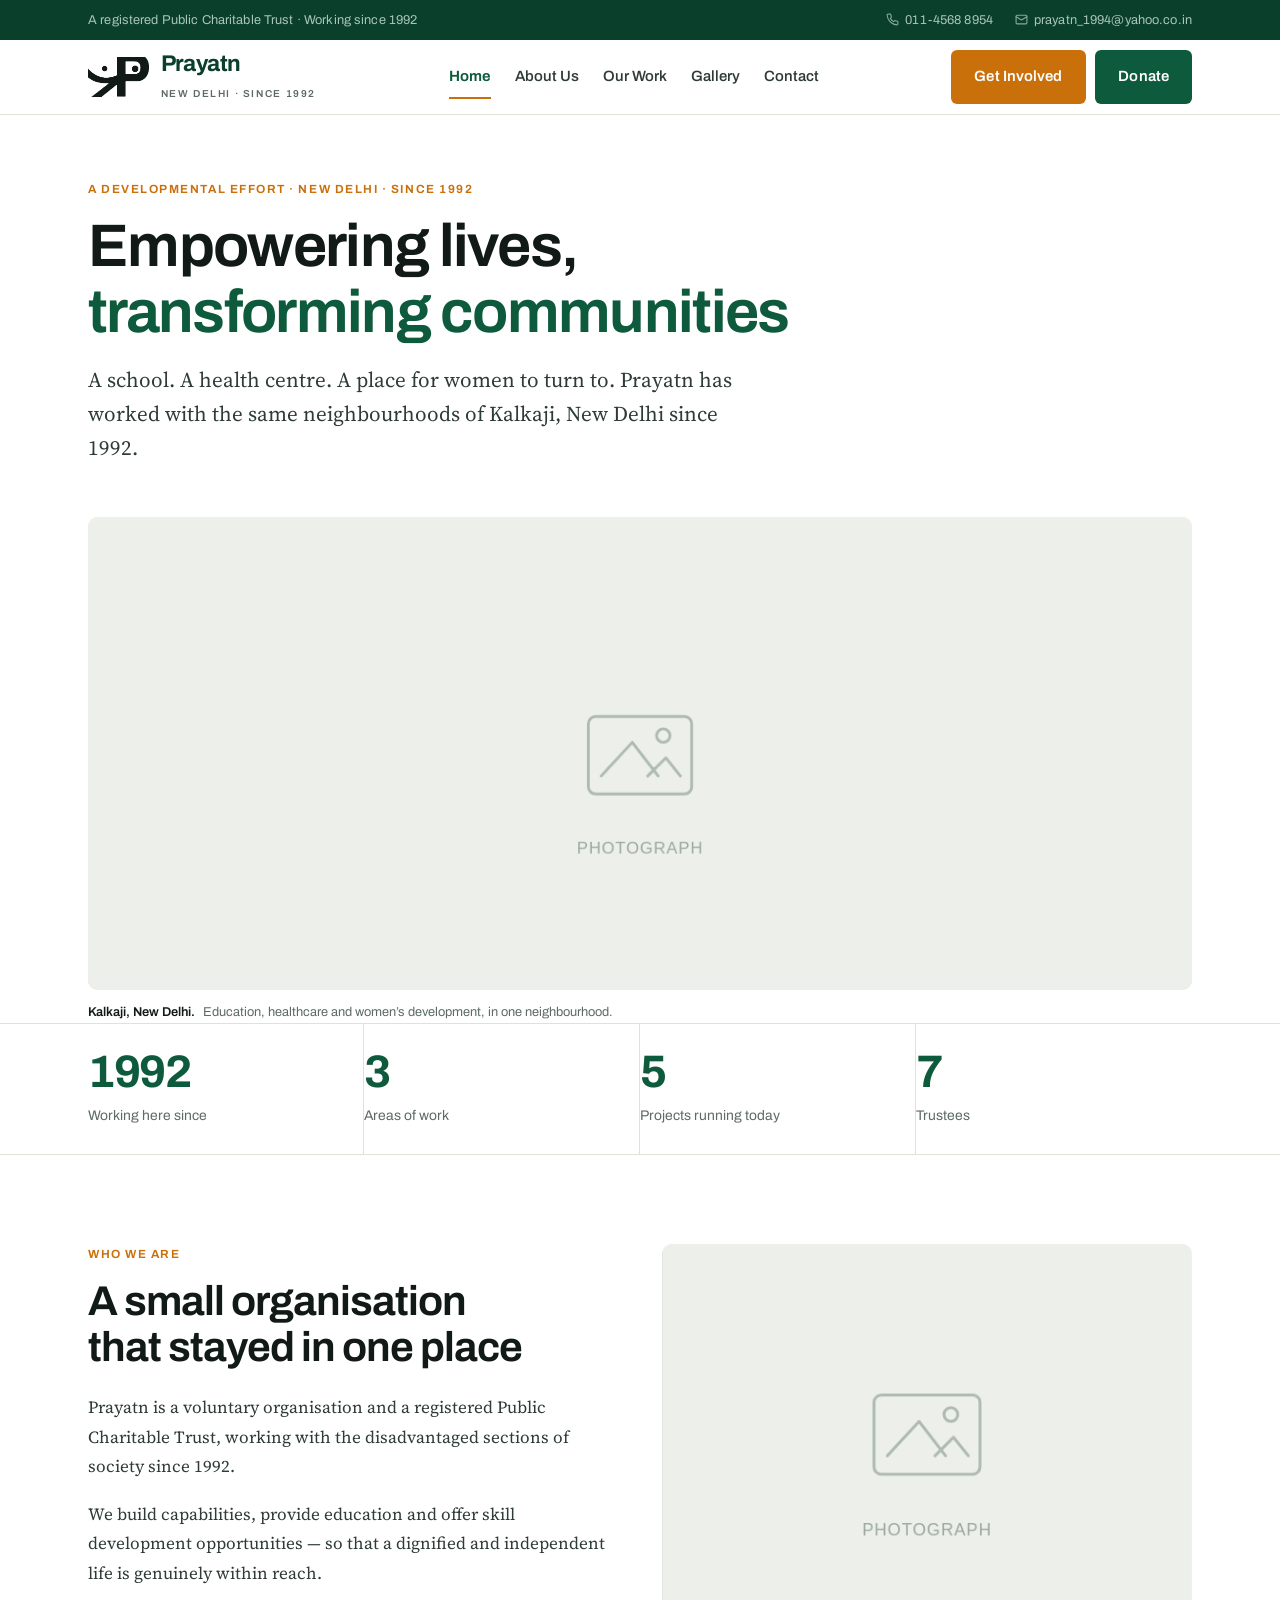
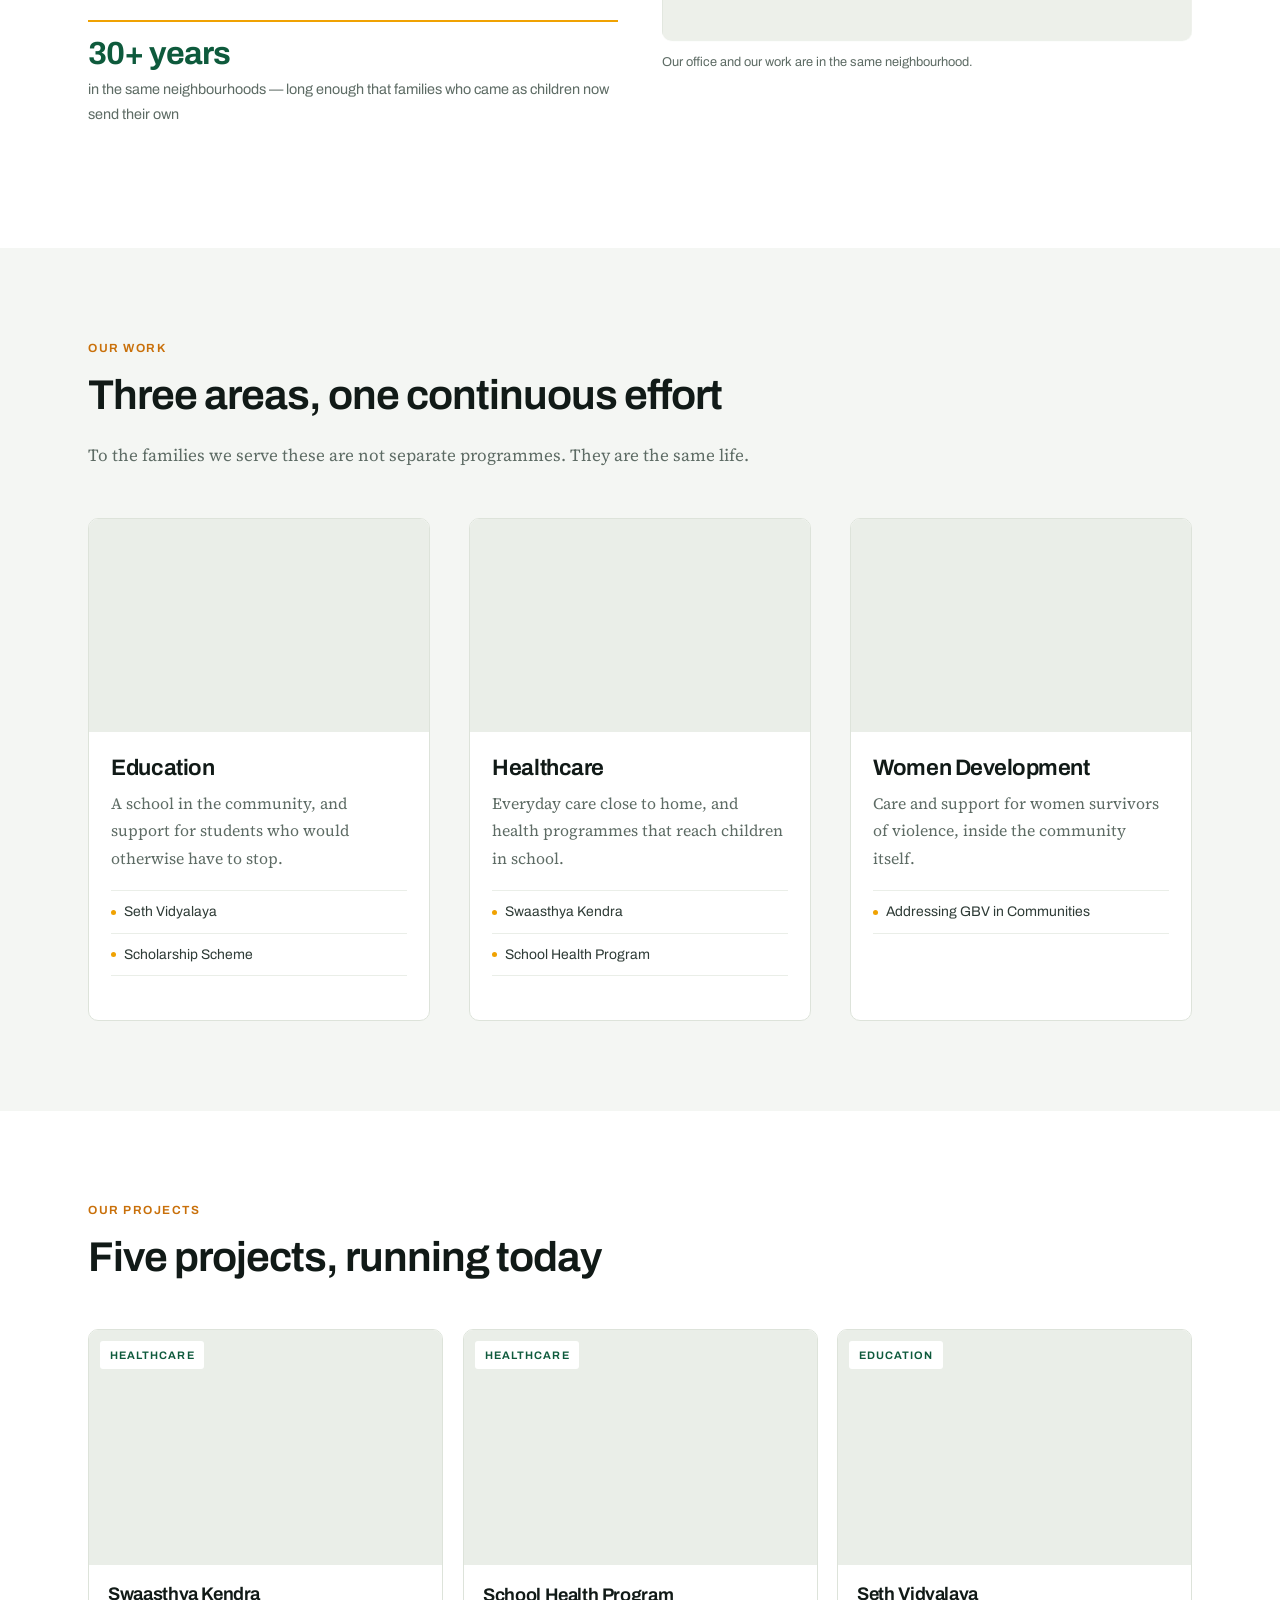
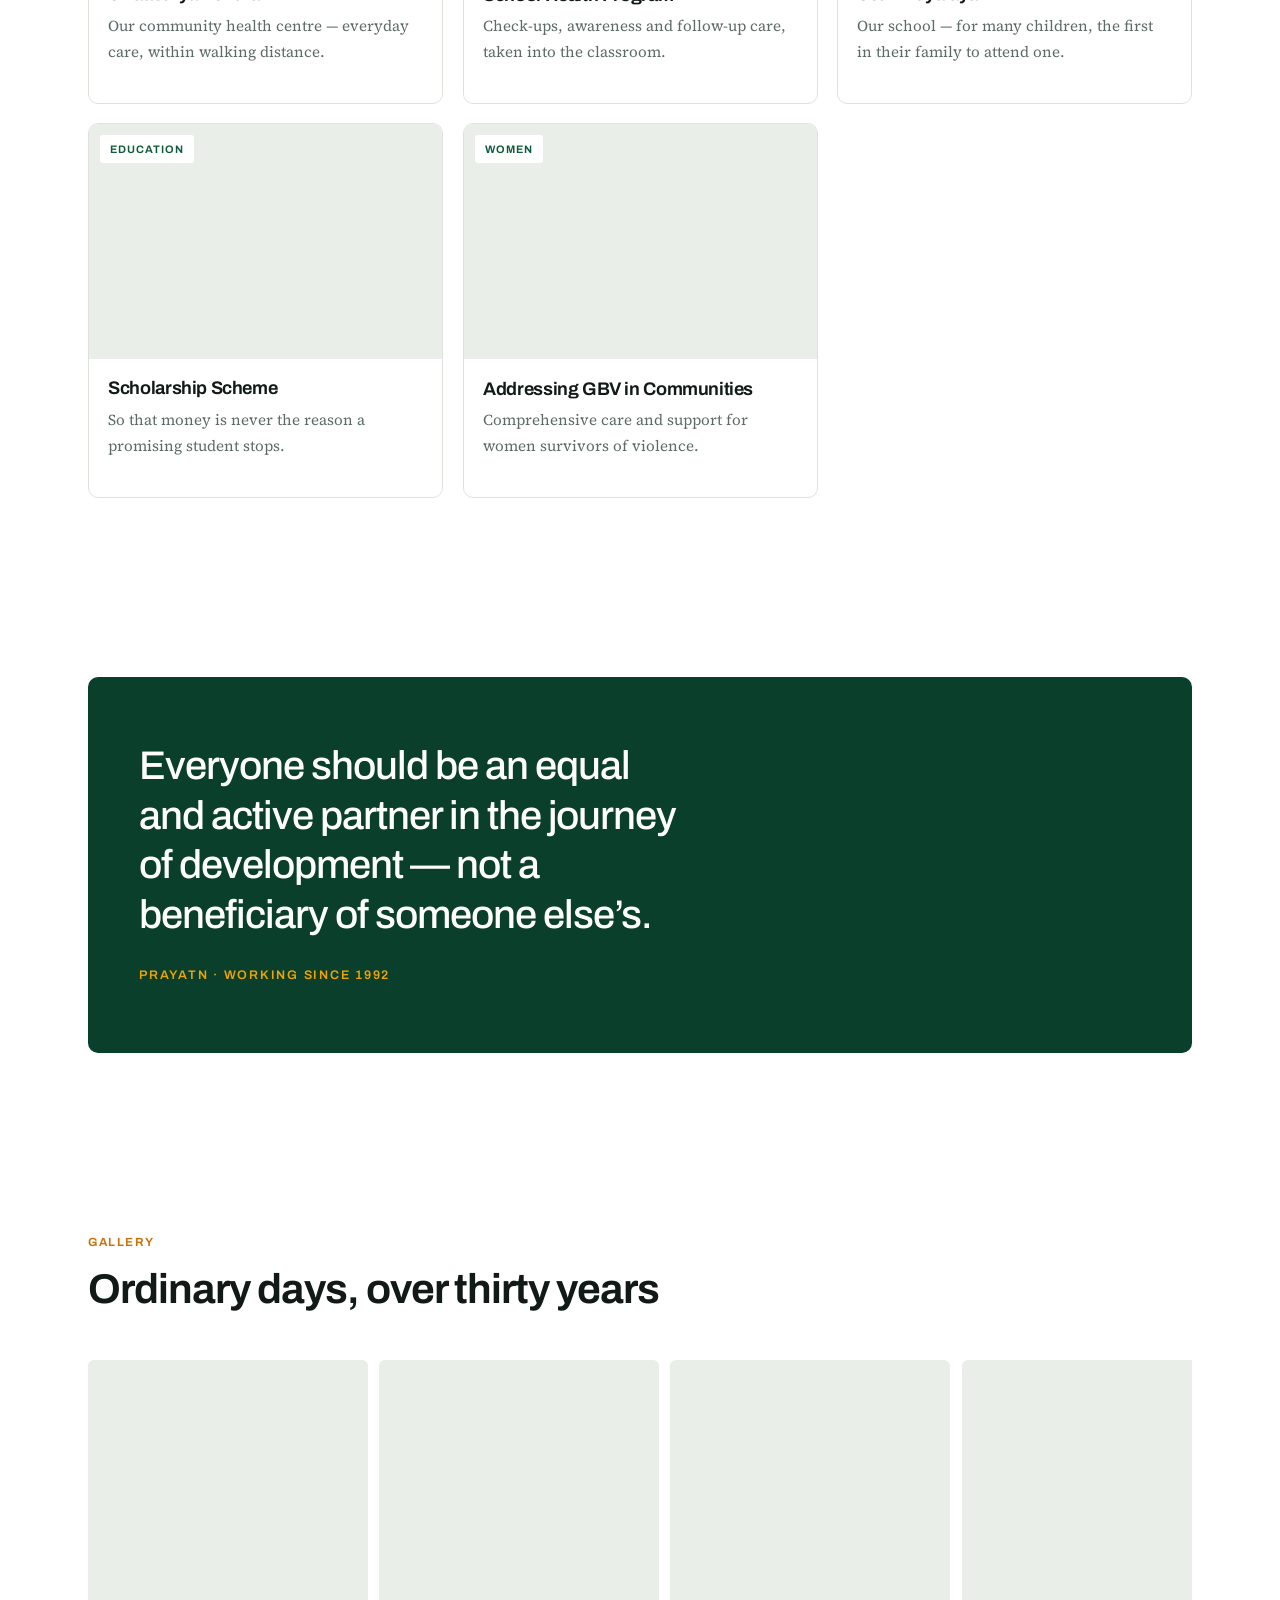
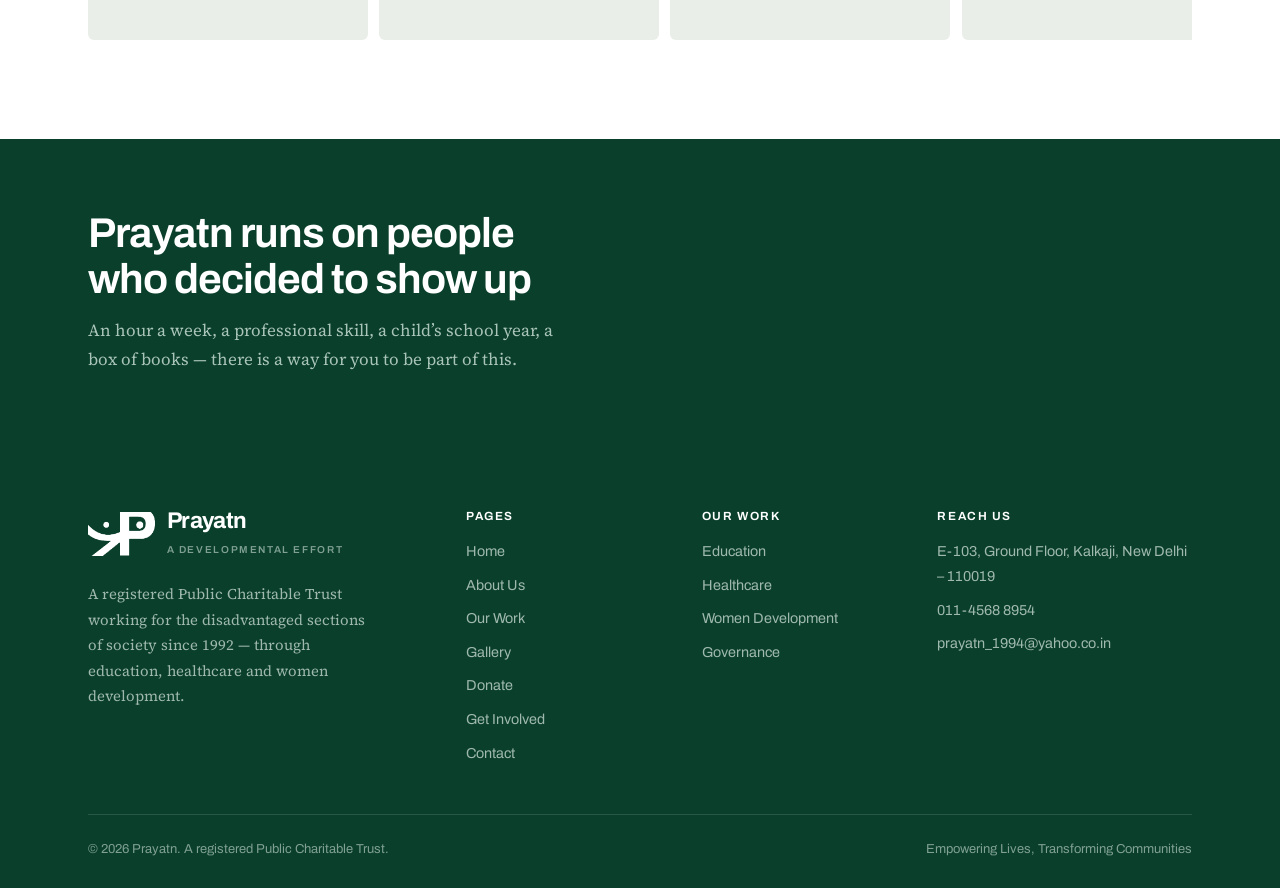
==== commit 9ebb7106: "Trim the stray speck at the logo's right edge" ====
--- a/index.html
+++ b/index.html
@@ -56,7 +56,7 @@
   <header class="site-header">
     <div class="wrap header-inner">
       <a class="brand" href="index.html" aria-label="Prayatn — go to the home page">
-        <img class="brand__mark" src="assets/img/logo.png" alt="" width="505" height="313">
+        <img class="brand__mark" src="assets/img/logo.png" alt="" width="480" height="313">
         <span>
           <span class="brand__name">Prayatn</span>
           <span class="brand__sub">New Delhi &middot; Since 1992</span>
@@ -265,7 +265,7 @@
       <div class="footer-grid">
         <div class="footer-brand">
           <a class="brand" href="index.html">
-            <img class="brand__mark" src="assets/img/logo.png" alt="" width="505" height="313">
+            <img class="brand__mark" src="assets/img/logo.png" alt="" width="480" height="313">
             <span>
               <span class="brand__name">Prayatn</span>
               <span class="brand__sub">A developmental effort</span>
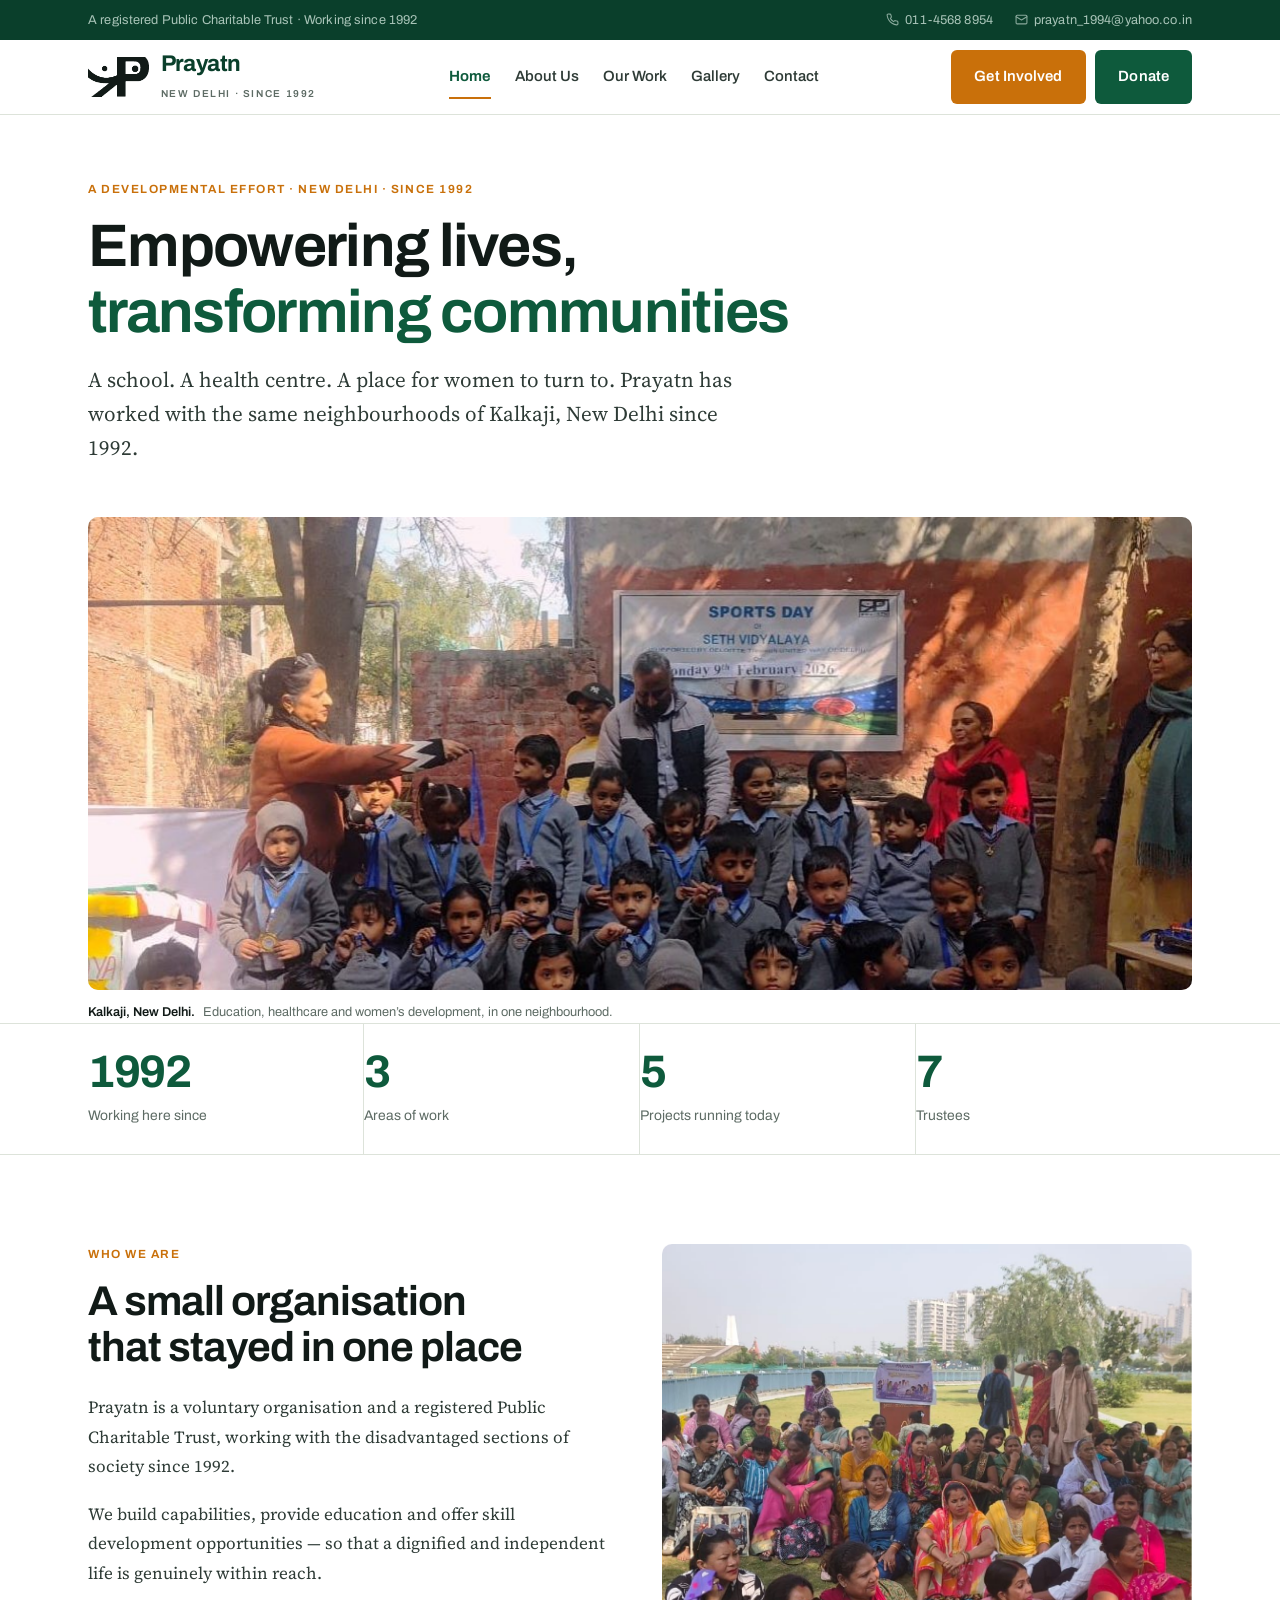
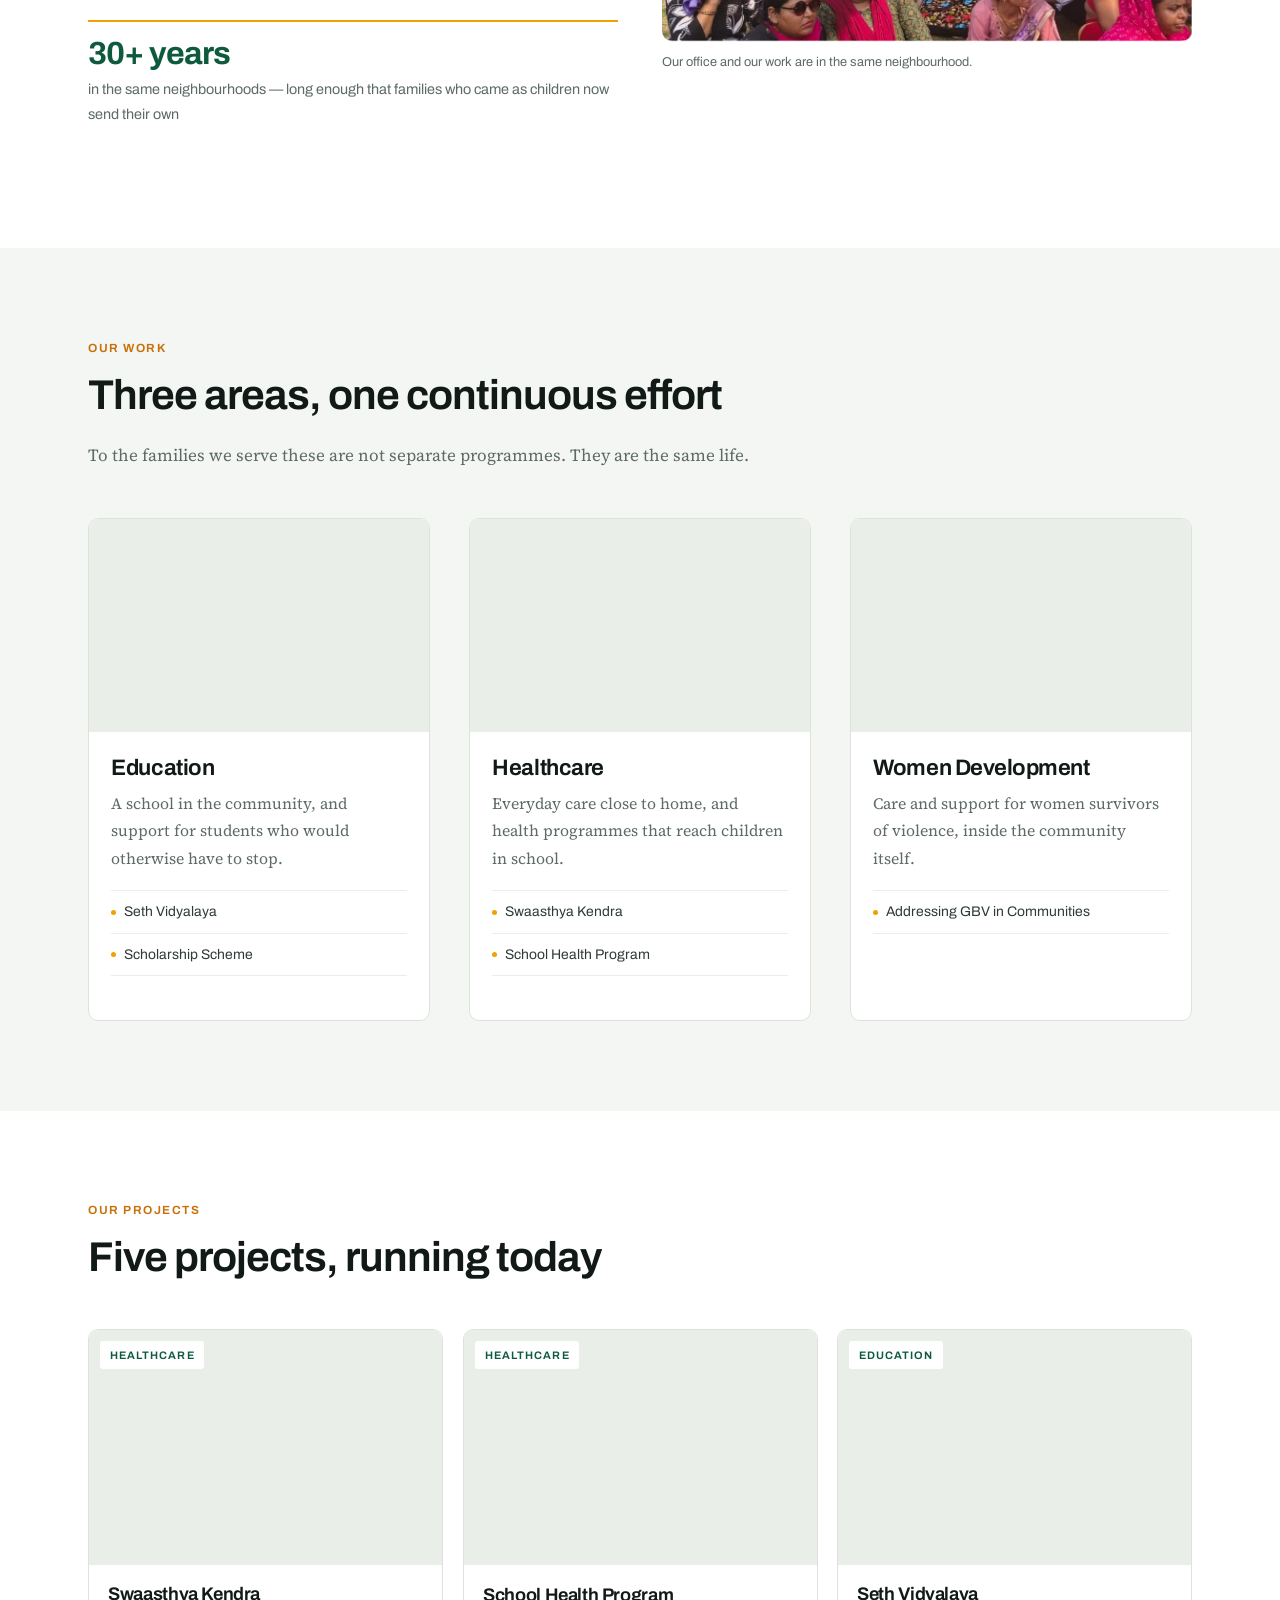
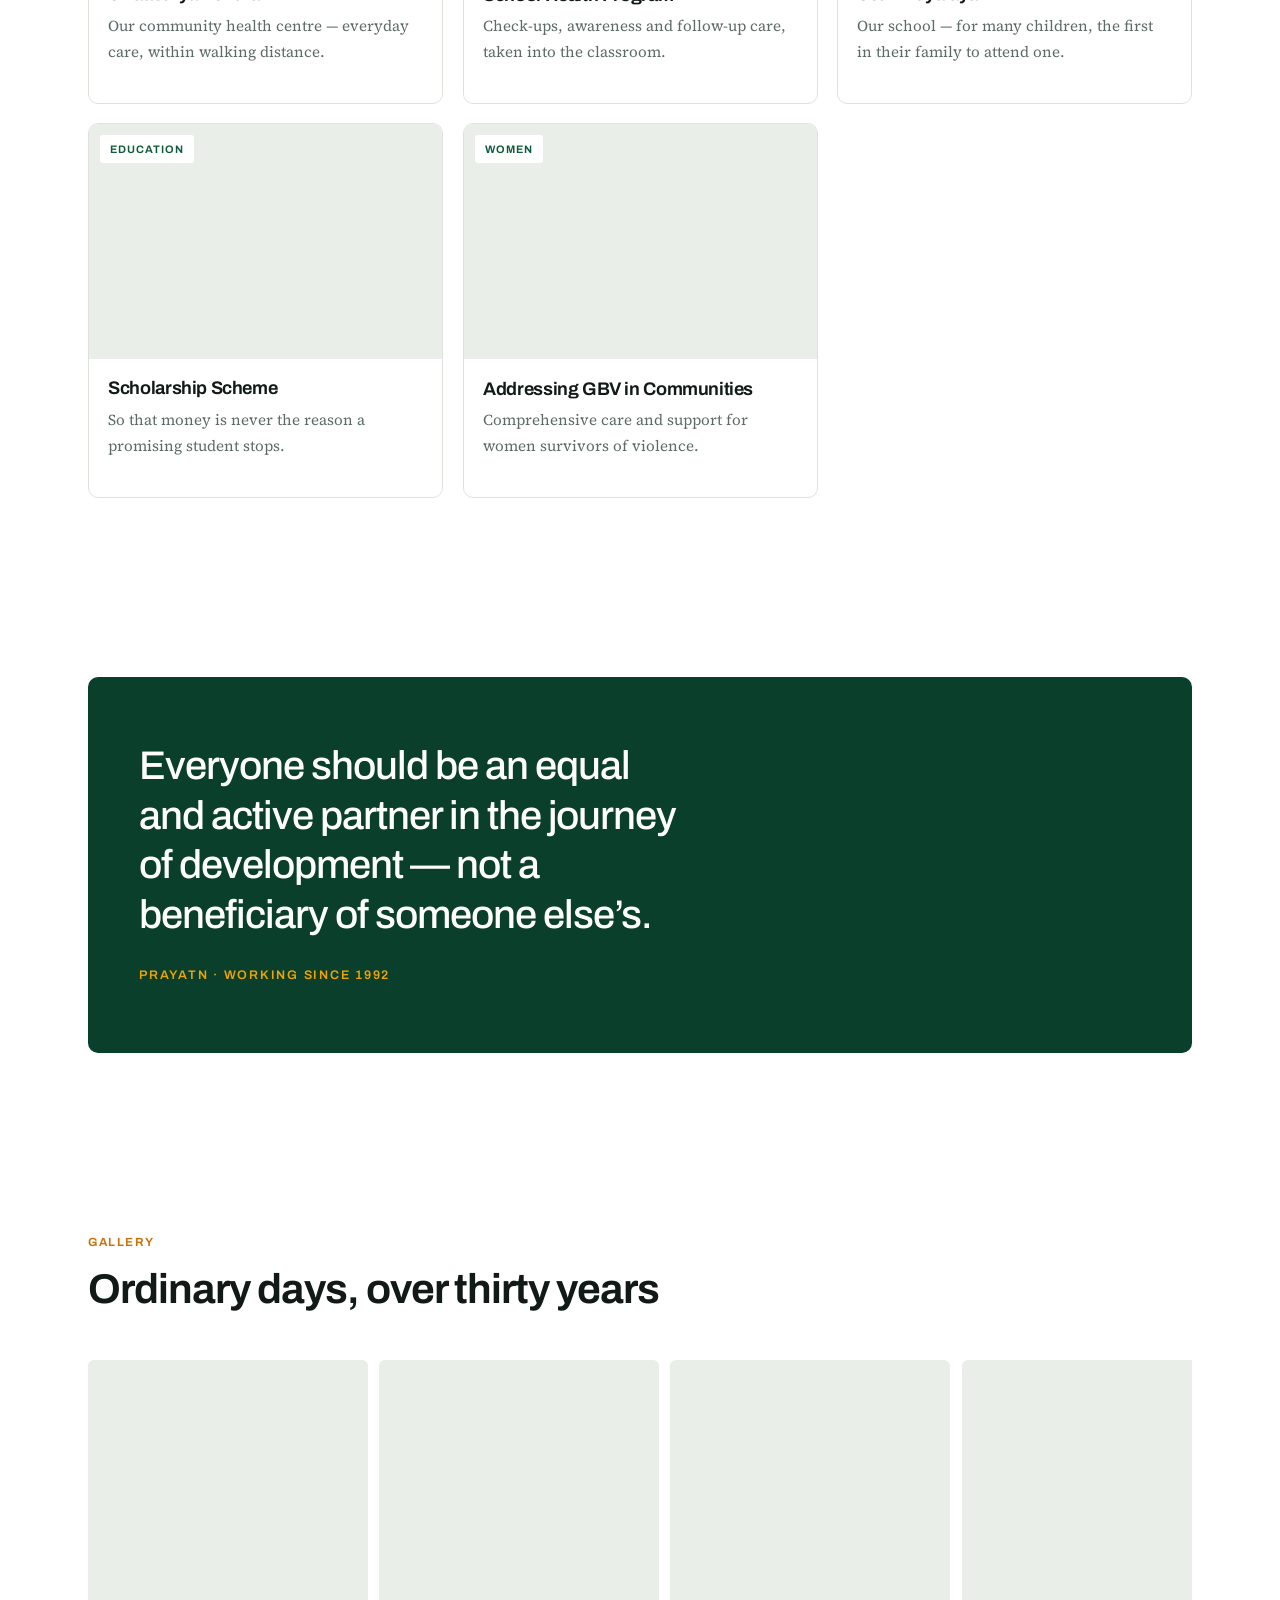
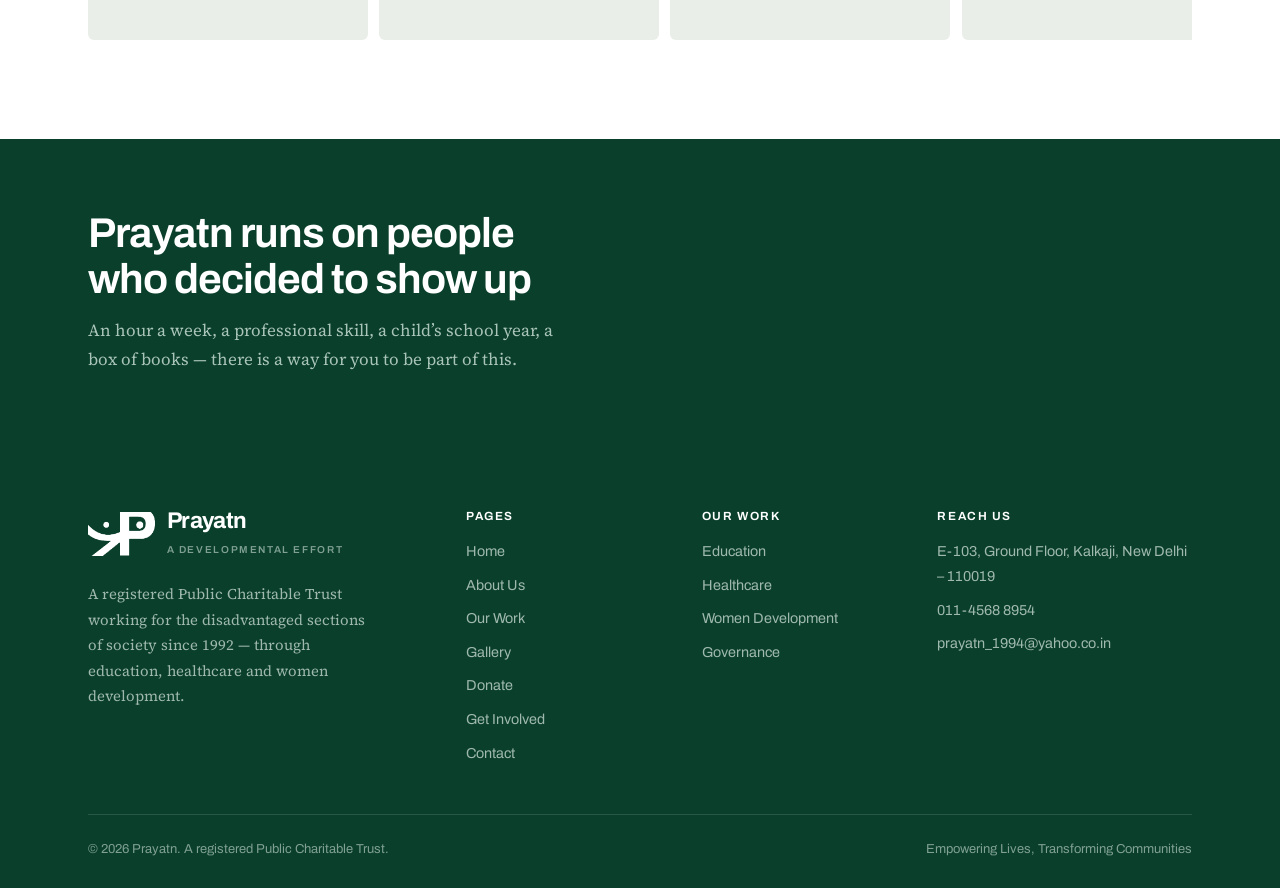
==== commit 164d6695: "Replace every placeholder with the photographs Prayatn supplied The 86 pictures in the supplied docu" ====
--- a/index.html
+++ b/index.html
@@ -91,9 +91,7 @@
           <p class="lede hero__lede anim" data-intro>A school. A health centre. A place for women to turn to. Prayatn has worked with the same neighbourhoods of Kalkaji, New Delhi since 1992.</p>
         </div>
         <figure class="hero__media anim" data-intro>
-          <!-- TODO: a wide photograph, about 2000x900. This is the first thing anyone
-               sees — it should be your best picture. -->
-          <img class="reveal-img" src="assets/img/hero-main.svg" alt="Children at a Prayatn programme in Kalkaji, New Delhi" width="2000" height="900">
+          <img class="reveal-img" src="assets/img/hero-main.jpg" alt="Children of Seth Vidyalaya with their medals on the school sports day" width="1131" height="485">
         </figure>
         <p class="hero__caption anim" data-intro><b>Kalkaji, New Delhi.</b> Education, healthcare and women&rsquo;s development, in one neighbourhood.</p>
       </div>
@@ -125,7 +123,7 @@
 
         </div>
         <figure class="textpic__media anim" data-group="who" style="margin:0">
-          <img class="reveal-img" src="assets/img/community-1.svg" alt="Community members outside the Prayatn office" width="1000" height="750" loading="lazy">
+          <img class="reveal-img" src="assets/img/community-1.jpg" alt="A large community gathering in a park, seated on the grass" width="1000" height="750" loading="lazy">
           <figcaption>Our office and our work are in the same neighbourhood.</figcaption>
         </figure>
       </div>
@@ -142,7 +140,7 @@
         </div>
         <div class="grid grid--3">
           <div class="workcard anim" data-glow data-group="work">
-            <div class="workcard__media"><img class="reveal-img" src="assets/img/education.svg" alt="A classroom at Seth Vidyalaya" width="900" height="620" loading="lazy"></div>
+            <div class="workcard__media"><img class="reveal-img" src="assets/img/education.jpg" alt="Children reading picture books together in the school library" width="900" height="620" loading="lazy"></div>
             <div class="workcard__body">
               <h3>Education</h3>
               <p>A school in the community, and support for students who would otherwise have to stop.</p>
@@ -153,7 +151,7 @@
             </div>
           </div>
           <div class="workcard anim" data-glow data-group="work">
-            <div class="workcard__media"><img class="reveal-img" src="assets/img/healthcare.svg" alt="A health check-up at Swaasthya Kendra" width="900" height="620" loading="lazy"></div>
+            <div class="workcard__media"><img class="reveal-img" src="assets/img/healthcare.jpg" alt="A doctor examining a schoolgirl at the Prayatn School Health Clinic" width="900" height="620" loading="lazy"></div>
             <div class="workcard__body">
               <h3>Healthcare</h3>
               <p>Everyday care close to home, and health programmes that reach children in school.</p>
@@ -164,7 +162,7 @@
             </div>
           </div>
           <div class="workcard anim" data-glow data-group="work">
-            <div class="workcard__media"><img class="reveal-img" src="assets/img/women.svg" alt="A women&rsquo;s group meeting" width="900" height="620" loading="lazy"></div>
+            <div class="workcard__media"><img class="reveal-img" src="assets/img/women.jpg" alt="Women seated in a circle at a Prayatn meeting" width="900" height="620" loading="lazy"></div>
             <div class="workcard__body">
               <h3>Women Development</h3>
               <p>Care and support for women survivors of violence, inside the community itself.</p>
@@ -185,35 +183,35 @@
         </div>
         <div class="projectgrid anim" data-group="proj">
           <div class="projectcard" data-glow>
-            <div class="projectcard__media"><img class="reveal-img" src="assets/img/clinic-1.svg" alt="Inside Swaasthya Kendra" width="1000" height="750" loading="lazy"><span class="projectcard__tag">Healthcare</span></div>
+            <div class="projectcard__media"><img class="reveal-img" src="assets/img/clinic-1.jpg" alt="A woman being seen by staff at the Prayatn health clinic" width="1000" height="750" loading="lazy"><span class="projectcard__tag">Healthcare</span></div>
             <div class="projectcard__body">
               <h3>Swaasthya Kendra</h3>
               <p>Our community health centre &mdash; everyday care, within walking distance.</p>
             </div>
           </div>
           <div class="projectcard" data-glow>
-            <div class="projectcard__media"><img class="reveal-img" src="assets/img/clinic-2.svg" alt="A school health check-up" width="800" height="1000" loading="lazy"><span class="projectcard__tag">Healthcare</span></div>
+            <div class="projectcard__media"><img class="reveal-img" src="assets/img/clinic-2.jpg" alt="A school health awareness session, run in the classroom" width="800" height="1000" loading="lazy"><span class="projectcard__tag">Healthcare</span></div>
             <div class="projectcard__body">
               <h3>School Health Program</h3>
               <p>Check-ups, awareness and follow-up care, taken into the classroom.</p>
             </div>
           </div>
           <div class="projectcard" data-glow>
-            <div class="projectcard__media"><img class="reveal-img" src="assets/img/school-1.svg" alt="Children at Seth Vidyalaya" width="1000" height="750" loading="lazy"><span class="projectcard__tag">Education</span></div>
+            <div class="projectcard__media"><img class="reveal-img" src="assets/img/school-1.jpg" alt="Schoolchildren holding up the paper craft they have made" width="1000" height="750" loading="lazy"><span class="projectcard__tag">Education</span></div>
             <div class="projectcard__body">
               <h3>Seth Vidyalaya</h3>
               <p>Our school &mdash; for many children, the first in their family to attend one.</p>
             </div>
           </div>
           <div class="projectcard" data-glow>
-            <div class="projectcard__media"><img class="reveal-img" src="assets/img/school-2.svg" alt="A student studying" width="800" height="1000" loading="lazy"><span class="projectcard__tag">Education</span></div>
+            <div class="projectcard__media"><img class="reveal-img" src="assets/img/school-2.jpg" alt="A meeting of parents and staff at Seth Vidyalaya" width="800" height="1000" loading="lazy"><span class="projectcard__tag">Education</span></div>
             <div class="projectcard__body">
               <h3>Scholarship Scheme</h3>
               <p>So that money is never the reason a promising student stops.</p>
             </div>
           </div>
           <div class="projectcard" data-glow>
-            <div class="projectcard__media"><img class="reveal-img" src="assets/img/women-1.svg" alt="A women&rsquo;s support meeting" width="1000" height="750" loading="lazy"><span class="projectcard__tag">Women</span></div>
+            <div class="projectcard__media"><img class="reveal-img" src="assets/img/women-1.jpg" alt="A Mahila Panchayat training session in progress" width="1000" height="750" loading="lazy"><span class="projectcard__tag">Women</span></div>
             <div class="projectcard__body">
               <h3>Addressing GBV in Communities</h3>
               <p>Comprehensive care and support for women survivors of violence.</p>
@@ -239,14 +237,14 @@
           <h2>Ordinary days, over thirty years</h2>
         </div>
         <div class="strip anim" data-group="gal">
-          <div><img class="reveal-img" src="assets/img/gallery-1.svg" alt="Prayatn programme photograph 1" width="800" height="800" loading="lazy"></div>
-          <div><img class="reveal-img" src="assets/img/gallery-2.svg" alt="Prayatn programme photograph 2" width="800" height="800" loading="lazy"></div>
-          <div><img class="reveal-img" src="assets/img/gallery-3.svg" alt="Prayatn programme photograph 3" width="800" height="800" loading="lazy"></div>
-          <div><img class="reveal-img" src="assets/img/gallery-4.svg" alt="Prayatn programme photograph 4" width="800" height="800" loading="lazy"></div>
-          <div><img class="reveal-img" src="assets/img/gallery-5.svg" alt="Prayatn programme photograph 5" width="800" height="800" loading="lazy"></div>
-          <div><img class="reveal-img" src="assets/img/gallery-6.svg" alt="Prayatn programme photograph 6" width="800" height="800" loading="lazy"></div>
-          <div><img class="reveal-img" src="assets/img/gallery-7.svg" alt="Prayatn programme photograph 7" width="800" height="800" loading="lazy"></div>
-          <div><img class="reveal-img" src="assets/img/gallery-8.svg" alt="Prayatn programme photograph 8" width="800" height="800" loading="lazy"></div>
+          <div><img class="reveal-img" src="assets/img/gallery-1.jpg" alt="Schoolchildren holding up the paper craft they have made" width="800" height="800" loading="lazy"></div>
+          <div><img class="reveal-img" src="assets/img/gallery-2.jpg" alt="A doctor examining a schoolgirl at the Prayatn School Health Clinic" width="800" height="800" loading="lazy"></div>
+          <div><img class="reveal-img" src="assets/img/gallery-3.jpg" alt="Children in costume for the school&rsquo;s Dussehra celebration" width="800" height="800" loading="lazy"></div>
+          <div><img class="reveal-img" src="assets/img/gallery-4.jpg" alt="A legal awareness camp run by Prayatn under a marquee" width="800" height="800" loading="lazy"></div>
+          <div><img class="reveal-img" src="assets/img/gallery-5.jpg" alt="Children at work in the school computer room" width="800" height="800" loading="lazy"></div>
+          <div><img class="reveal-img" src="assets/img/gallery-6.jpg" alt="Schoolchildren on National Deworming Day, holding their tablets" width="800" height="800" loading="lazy"></div>
+          <div><img class="reveal-img" src="assets/img/gallery-7.jpg" alt="Seth Vidyalaya pupils outdoors with their certificates" width="800" height="800" loading="lazy"></div>
+          <div><img class="reveal-img" src="assets/img/gallery-8.jpg" alt="Women seated in a circle at a Prayatn meeting" width="800" height="800" loading="lazy"></div>
         </div>
       </div>
     </section>
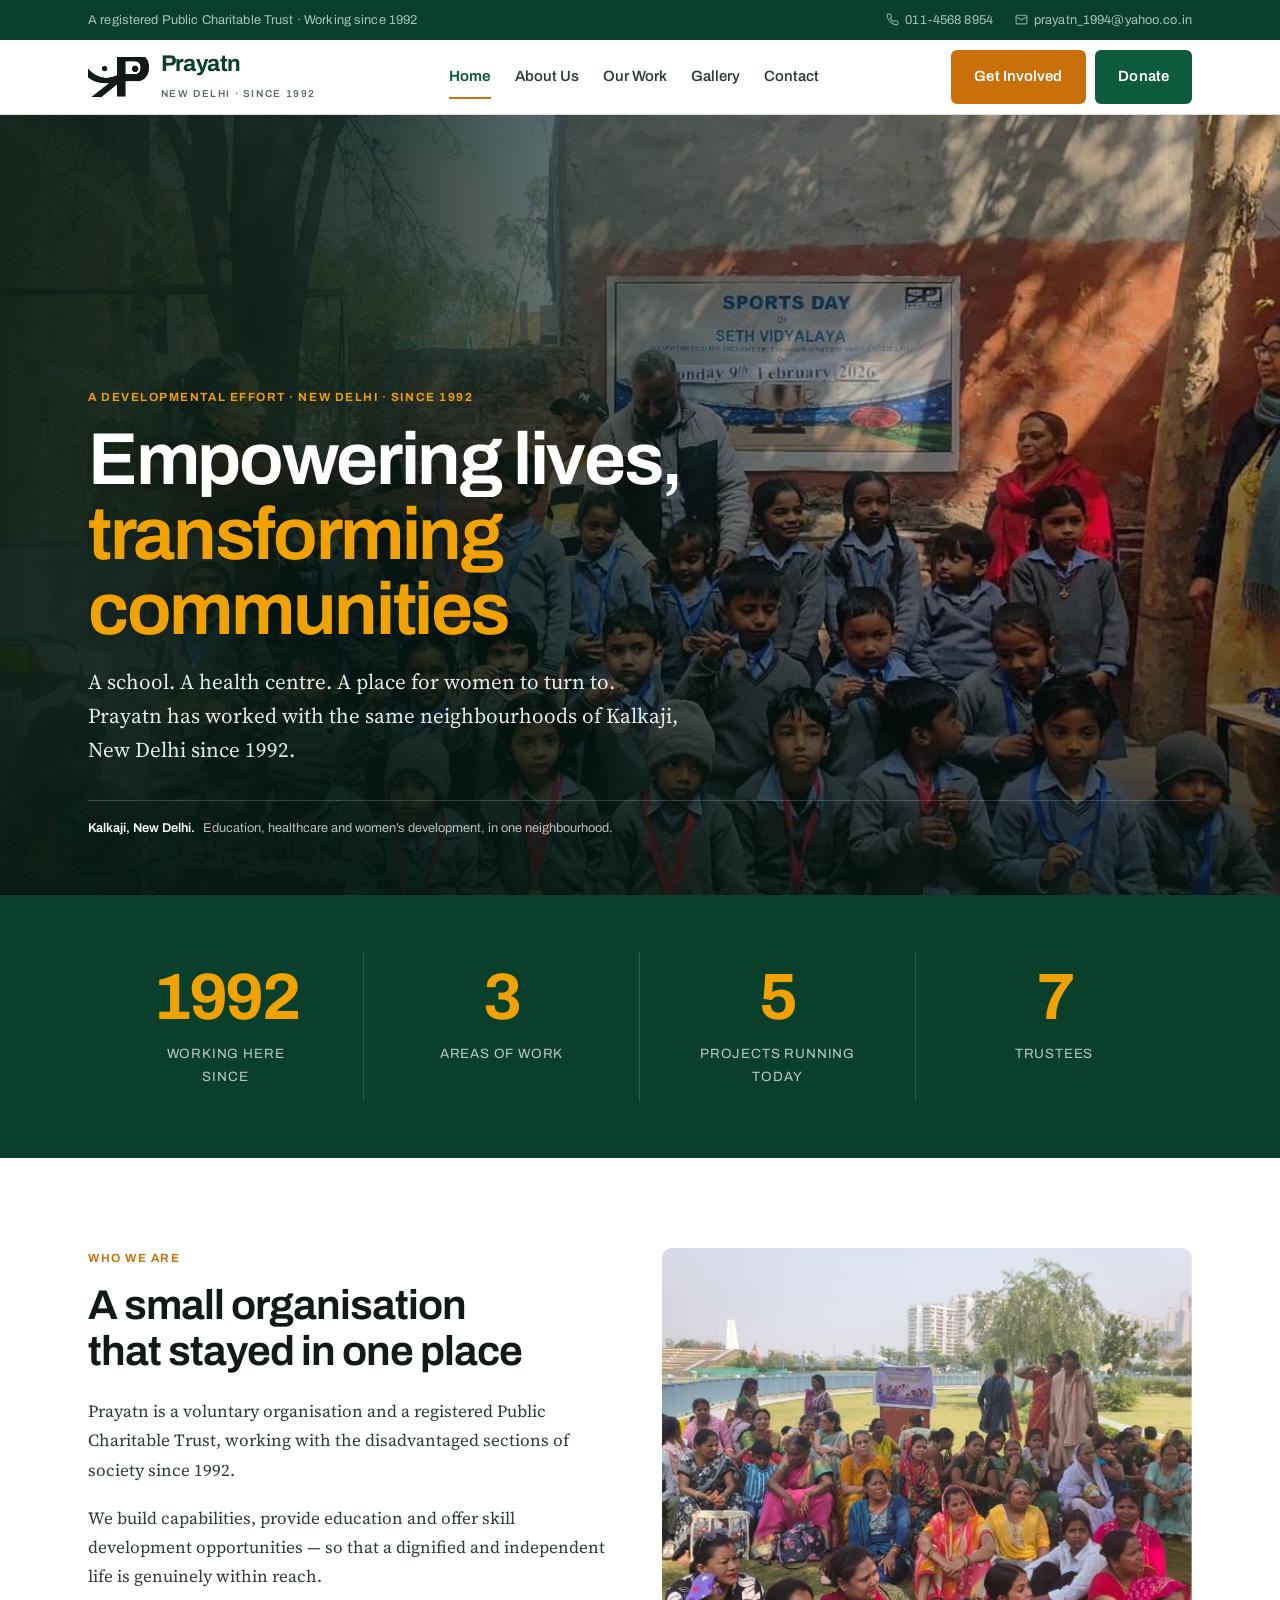
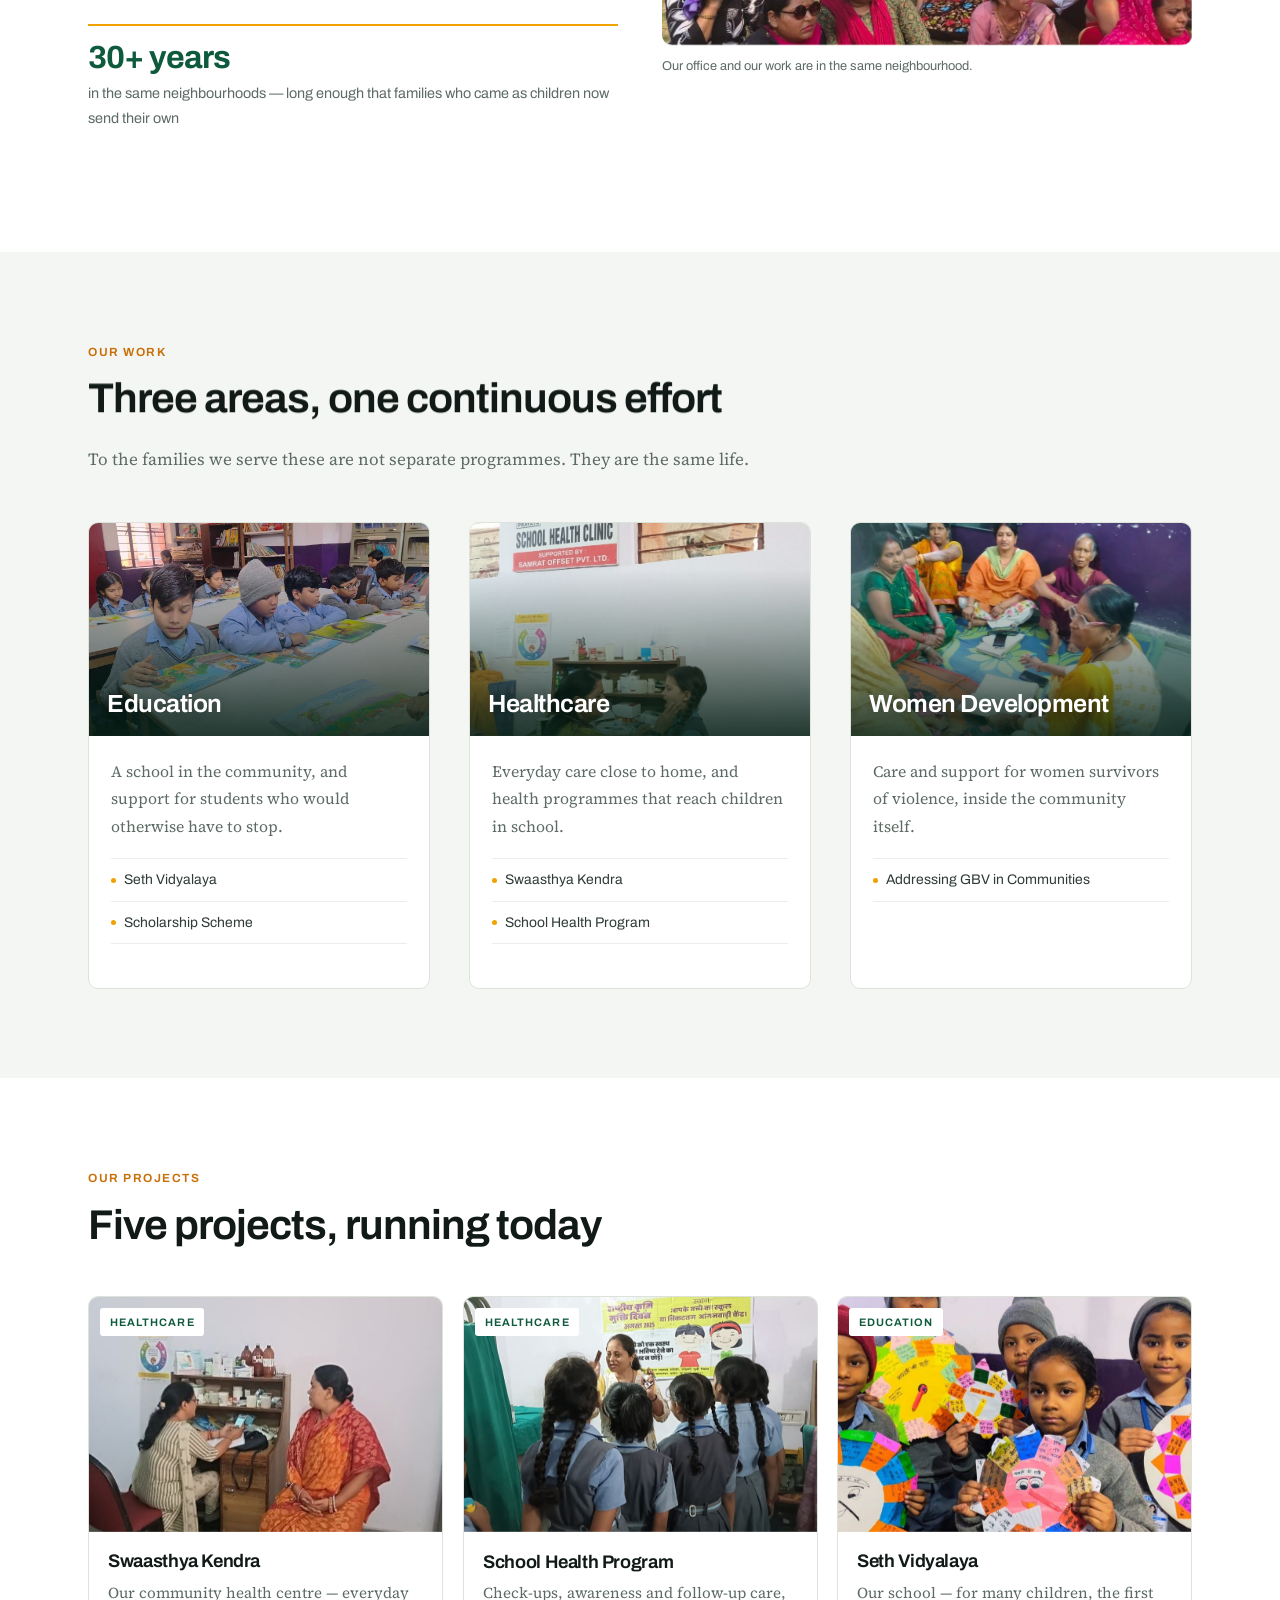
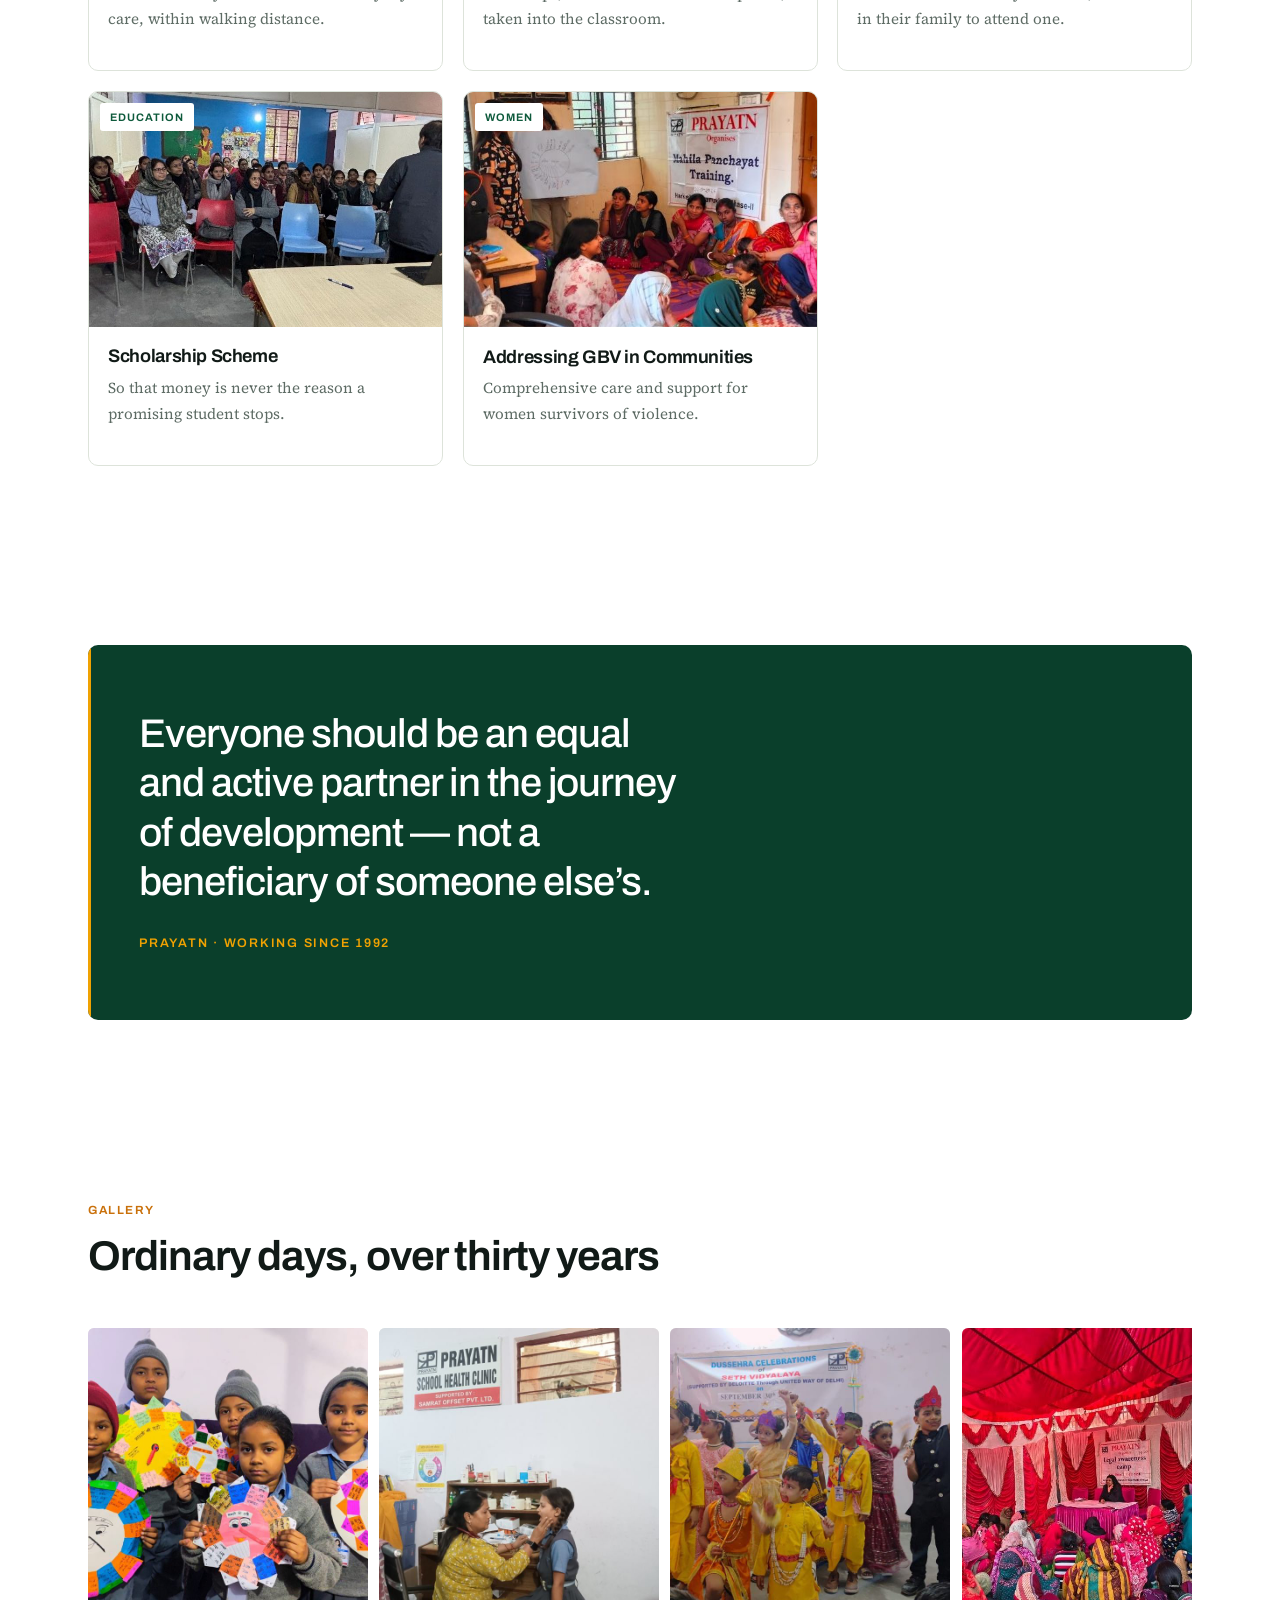
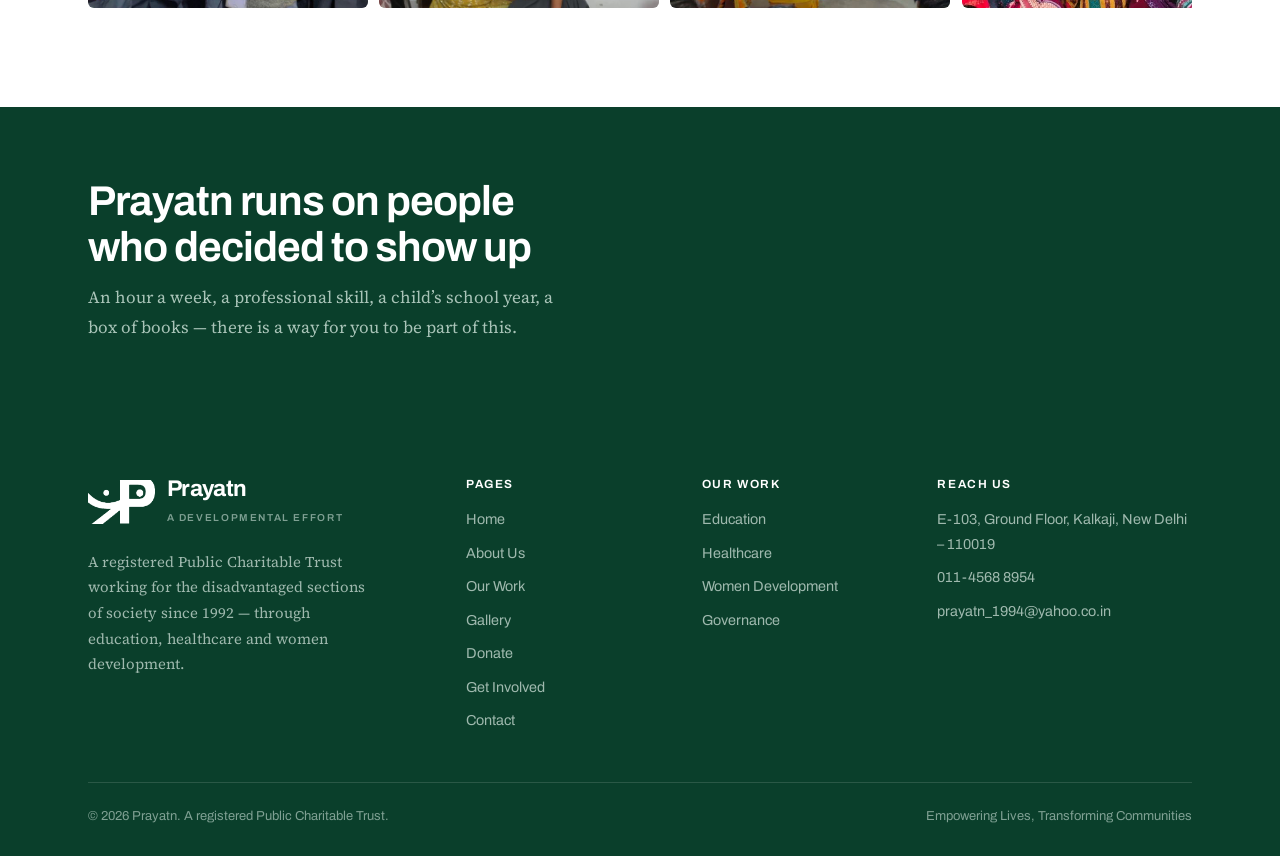
==== commit 416d6d7f: "Full-bleed hero, all 79 photographs in the gallery, and a loading failsafe - The hero now spans the " ====
--- a/index.html
+++ b/index.html
@@ -19,7 +19,21 @@
 <link rel="preconnect" href="https://fonts.gstatic.com" crossorigin>
 <link href="https://fonts.googleapis.com/css2?family=Archivo:wght@400;500;600;700&family=Source+Serif+4:ital,opsz,wght@0,8..60,400..600;1,8..60,400&display=swap" rel="stylesheet">
 <link rel="stylesheet" href="assets/css/style.css">
-<script>document.documentElement.classList.add('js-anim');</script>
+<script>
+(function (d) {
+  var r = d.documentElement;
+  r.classList.add('js-anim');
+  /* Hiding content before the animation runs is only safe if something is
+     guaranteed to un-hide it. If the behaviour script never arrives — a dropped
+     connection, a blocked file — nothing would, and the page would stay a blank
+     shell for good. So show everything after two seconds unless main.js has
+     taken over by then, and tell it not to animate if that has happened. */
+  setTimeout(function () {
+    if (!window.Prayatn) { window.__prayatnFailsafe = true; r.classList.remove('js-anim'); }
+  }, 2000);
+})(document);
+</script>
+<noscript><style>.js-anim .anim, .js-anim .reveal-img { opacity: 1 !important; clip-path: none !important; }</style></noscript>
 <script type="application/ld+json">
 {
   "@context": "https://schema.org",
@@ -84,15 +98,13 @@
   <div class="page-veil" aria-hidden="true"></div>
   <main id="main">
     <section class="hero">
-      <div class="wrap">
-        <div class="hero__head">
-          <span class="label anim" data-intro>A developmental effort &middot; New Delhi &middot; Since 1992</span>
-          <h1 class="anim" data-intro>Empowering lives,<br><span class="hl">transforming communities</span></h1>
-          <p class="lede hero__lede anim" data-intro>A school. A health centre. A place for women to turn to. Prayatn has worked with the same neighbourhoods of Kalkaji, New Delhi since 1992.</p>
-        </div>
-        <figure class="hero__media anim" data-intro>
-          <img class="reveal-img" src="assets/img/hero-main.jpg" alt="Children of Seth Vidyalaya with their medals on the school sports day" width="1131" height="485">
-        </figure>
+      <div class="hero__media">
+        <img class="reveal-img" src="assets/img/hero-main.jpg" alt="Children of Seth Vidyalaya with their medals on the school sports day" width="1700" height="1133">
+      </div>
+      <div class="wrap hero__inner">
+        <span class="label anim" data-intro>A developmental effort &middot; New Delhi &middot; Since 1992</span>
+        <h1 class="anim" data-intro>Empowering lives,<br><span class="hl">transforming communities</span></h1>
+        <p class="lede hero__lede anim" data-intro>A school. A health centre. A place for women to turn to. Prayatn has worked with the same neighbourhoods of Kalkaji, New Delhi since 1992.</p>
         <p class="hero__caption anim" data-intro><b>Kalkaji, New Delhi.</b> Education, healthcare and women&rsquo;s development, in one neighbourhood.</p>
       </div>
     </section>
@@ -139,10 +151,9 @@
           <p>To the families we serve these are not separate programmes. They are the same life.</p>
         </div>
         <div class="grid grid--3">
-          <div class="workcard anim" data-glow data-group="work">
-            <div class="workcard__media"><img class="reveal-img" src="assets/img/education.jpg" alt="Children reading picture books together in the school library" width="900" height="620" loading="lazy"></div>
+          <div class="workcard anim" data-group="work">
+            <div class="workcard__media"><img class="reveal-img" src="assets/img/education.jpg" alt="Children reading picture books together in the school library" width="900" height="620" loading="lazy"><h3 class="workcard__title">Education</h3></div>
             <div class="workcard__body">
-              <h3>Education</h3>
               <p>A school in the community, and support for students who would otherwise have to stop.</p>
               <ul class="workcard__projects">
                 <li>Seth Vidyalaya</li>
@@ -150,10 +161,9 @@
               </ul>
             </div>
           </div>
-          <div class="workcard anim" data-glow data-group="work">
-            <div class="workcard__media"><img class="reveal-img" src="assets/img/healthcare.jpg" alt="A doctor examining a schoolgirl at the Prayatn School Health Clinic" width="900" height="620" loading="lazy"></div>
+          <div class="workcard anim" data-group="work">
+            <div class="workcard__media"><img class="reveal-img" src="assets/img/healthcare.jpg" alt="A doctor examining a schoolgirl at the Prayatn School Health Clinic" width="900" height="620" loading="lazy"><h3 class="workcard__title">Healthcare</h3></div>
             <div class="workcard__body">
-              <h3>Healthcare</h3>
               <p>Everyday care close to home, and health programmes that reach children in school.</p>
               <ul class="workcard__projects">
                 <li>Swaasthya Kendra</li>
@@ -161,10 +171,9 @@
               </ul>
             </div>
           </div>
-          <div class="workcard anim" data-glow data-group="work">
-            <div class="workcard__media"><img class="reveal-img" src="assets/img/women.jpg" alt="Women seated in a circle at a Prayatn meeting" width="900" height="620" loading="lazy"></div>
+          <div class="workcard anim" data-group="work">
+            <div class="workcard__media"><img class="reveal-img" src="assets/img/women.jpg" alt="Women seated in a circle at a Prayatn meeting" width="900" height="620" loading="lazy"><h3 class="workcard__title">Women Development</h3></div>
             <div class="workcard__body">
-              <h3>Women Development</h3>
               <p>Care and support for women survivors of violence, inside the community itself.</p>
               <ul class="workcard__projects">
                 <li>Addressing GBV in Communities</li>
@@ -182,35 +191,35 @@
           <h2>Five projects, running today</h2>
         </div>
         <div class="projectgrid anim" data-group="proj">
-          <div class="projectcard" data-glow>
+          <div class="projectcard">
             <div class="projectcard__media"><img class="reveal-img" src="assets/img/clinic-1.jpg" alt="A woman being seen by staff at the Prayatn health clinic" width="1000" height="750" loading="lazy"><span class="projectcard__tag">Healthcare</span></div>
             <div class="projectcard__body">
               <h3>Swaasthya Kendra</h3>
               <p>Our community health centre &mdash; everyday care, within walking distance.</p>
             </div>
           </div>
-          <div class="projectcard" data-glow>
+          <div class="projectcard">
             <div class="projectcard__media"><img class="reveal-img" src="assets/img/clinic-2.jpg" alt="A school health awareness session, run in the classroom" width="800" height="1000" loading="lazy"><span class="projectcard__tag">Healthcare</span></div>
             <div class="projectcard__body">
               <h3>School Health Program</h3>
               <p>Check-ups, awareness and follow-up care, taken into the classroom.</p>
             </div>
           </div>
-          <div class="projectcard" data-glow>
+          <div class="projectcard">
             <div class="projectcard__media"><img class="reveal-img" src="assets/img/school-1.jpg" alt="Schoolchildren holding up the paper craft they have made" width="1000" height="750" loading="lazy"><span class="projectcard__tag">Education</span></div>
             <div class="projectcard__body">
               <h3>Seth Vidyalaya</h3>
               <p>Our school &mdash; for many children, the first in their family to attend one.</p>
             </div>
           </div>
-          <div class="projectcard" data-glow>
+          <div class="projectcard">
             <div class="projectcard__media"><img class="reveal-img" src="assets/img/school-2.jpg" alt="A meeting of parents and staff at Seth Vidyalaya" width="800" height="1000" loading="lazy"><span class="projectcard__tag">Education</span></div>
             <div class="projectcard__body">
               <h3>Scholarship Scheme</h3>
               <p>So that money is never the reason a promising student stops.</p>
             </div>
           </div>
-          <div class="projectcard" data-glow>
+          <div class="projectcard">
             <div class="projectcard__media"><img class="reveal-img" src="assets/img/women-1.jpg" alt="A Mahila Panchayat training session in progress" width="1000" height="750" loading="lazy"><span class="projectcard__tag">Women</span></div>
             <div class="projectcard__body">
               <h3>Addressing GBV in Communities</h3>
@@ -223,7 +232,7 @@
 
     <section class="section">
       <div class="wrap">
-        <figure class="quoteblock anim" data-glow data-group="quote" style="margin:0">
+        <figure class="quoteblock anim" data-group="quote" style="margin:0">
           <blockquote>Everyone should be an equal and active partner in the journey of development &mdash; not a beneficiary of someone else&rsquo;s.</blockquote>
           <cite>Prayatn &middot; working since 1992</cite>
         </figure>
@@ -237,14 +246,14 @@
           <h2>Ordinary days, over thirty years</h2>
         </div>
         <div class="strip anim" data-group="gal">
-          <div><img class="reveal-img" src="assets/img/gallery-1.jpg" alt="Schoolchildren holding up the paper craft they have made" width="800" height="800" loading="lazy"></div>
-          <div><img class="reveal-img" src="assets/img/gallery-2.jpg" alt="A doctor examining a schoolgirl at the Prayatn School Health Clinic" width="800" height="800" loading="lazy"></div>
-          <div><img class="reveal-img" src="assets/img/gallery-3.jpg" alt="Children in costume for the school&rsquo;s Dussehra celebration" width="800" height="800" loading="lazy"></div>
-          <div><img class="reveal-img" src="assets/img/gallery-4.jpg" alt="A legal awareness camp run by Prayatn under a marquee" width="800" height="800" loading="lazy"></div>
-          <div><img class="reveal-img" src="assets/img/gallery-5.jpg" alt="Children at work in the school computer room" width="800" height="800" loading="lazy"></div>
-          <div><img class="reveal-img" src="assets/img/gallery-6.jpg" alt="Schoolchildren on National Deworming Day, holding their tablets" width="800" height="800" loading="lazy"></div>
-          <div><img class="reveal-img" src="assets/img/gallery-7.jpg" alt="Seth Vidyalaya pupils outdoors with their certificates" width="800" height="800" loading="lazy"></div>
-          <div><img class="reveal-img" src="assets/img/gallery-8.jpg" alt="Women seated in a circle at a Prayatn meeting" width="800" height="800" loading="lazy"></div>
+          <div><img class="reveal-img" src="assets/img/gallery-51.jpg" alt="Schoolchildren holding up the paper craft they have made" width="640" height="640" loading="lazy"></div>
+          <div><img class="reveal-img" src="assets/img/gallery-5.jpg" alt="A doctor examining a schoolgirl at the Prayatn School Health Clinic" width="640" height="640" loading="lazy"></div>
+          <div><img class="reveal-img" src="assets/img/gallery-47.jpg" alt="Children in costume for the school&rsquo;s Dussehra celebration" width="640" height="640" loading="lazy"></div>
+          <div><img class="reveal-img" src="assets/img/gallery-29.jpg" alt="A legal awareness camp run by Prayatn under a marquee" width="640" height="640" loading="lazy"></div>
+          <div><img class="reveal-img" src="assets/img/gallery-40.jpg" alt="Children at work in the school computer room" width="640" height="640" loading="lazy"></div>
+          <div><img class="reveal-img" src="assets/img/gallery-21.jpg" alt="Schoolchildren on National Deworming Day, holding their tablets" width="640" height="640" loading="lazy"></div>
+          <div><img class="reveal-img" src="assets/img/gallery-49.jpg" alt="Seth Vidyalaya pupils outdoors with their certificates" width="640" height="640" loading="lazy"></div>
+          <div><img class="reveal-img" src="assets/img/gallery-77.jpg" alt="Women seated in a circle at a Prayatn meeting" width="640" height="640" loading="lazy"></div>
         </div>
       </div>
     </section>
--- a/assets/css/style.css
+++ b/assets/css/style.css
@@ -260,38 +260,108 @@
 @media (min-width: 981px) { .nav-backdrop { display: none; } }
 
 /* ---------- hero ---------- */
-.hero { padding-block: clamp(2.5rem, 5vw, 4.25rem) 0; }
-.hero__head { max-width: 900px; }
-.hero h1 { margin-bottom: 1.1rem; }
-.hero h1 .hl { color: var(--green-700); }
-.hero__lede { margin-bottom: 1.9rem; }
-.hero__media {
-  /* Full shorthand, so it also clears the browser's default figure margins —
-     the element must not need an inline style:margin:0 to sit correctly. */
-  margin: clamp(2.25rem, 4vw, 3.25rem) 0 0; position: relative;
-  border-radius: var(--r-md); overflow: hidden; background: var(--stone-100);
-}
-.hero__media img { width: 100%; height: auto; aspect-ratio: 21/9; object-fit: cover; }
-@media (max-width: 700px) { .hero__media img { aspect-ratio: 4/3; } }
+/* The hero fills the window edge to edge, with the writing over the picture.
+   The photograph is the background, so the text sits on a scrim dark enough
+   to keep it legible whatever the picture behind it happens to be. */
+.hero {
+  position: relative; isolation: isolate;
+  min-height: min(88vh, 780px);
+  display: flex; align-items: flex-end;
+  padding-block: clamp(4rem, 12vw, 8rem) clamp(2.25rem, 5vw, 3.5rem);
+  background: var(--green-900);
+  overflow: hidden;
+}
+.hero__media { position: absolute; inset: 0; z-index: -2; margin: 0; }
+.hero__media img { width: 100%; height: 100%; object-fit: cover; object-position: 50% 38%; }
+.hero::after {
+  content: ""; position: absolute; inset: 0; z-index: -1; pointer-events: none;
+  /* dark where the words are, close to clear where the photograph is */
+  background:
+    linear-gradient(to right, rgba(4,26,18,.93) 0%, rgba(4,26,18,.82) 30%, rgba(4,26,18,.3) 62%, rgba(4,26,18,.08) 100%),
+    linear-gradient(to top, rgba(4,26,18,.55) 0%, transparent 34%);
+}
+.hero__inner { position: relative; max-width: min(var(--wrap), 100%); }
+.hero .label { color: var(--saffron-bright); }
+.hero h1 {
+  color: #fff; margin-bottom: 1.1rem; max-width: 16ch;
+  font-size: clamp(2.6rem, 6.4vw, 4.6rem); letter-spacing: -0.032em; line-height: 1.02;
+  text-shadow: 0 2px 30px rgba(0,0,0,.35);
+}
+.hero h1 .hl { color: var(--saffron-bright); }
+.hero__lede { color: rgba(255,255,255,.9); margin-bottom: 1.9rem; max-width: 54ch; }
+.hero .btn--primary { background: var(--saffron); }
+.hero .btn--primary:hover { background: #A85B06; }
 .hero__caption {
-  font-family: var(--display); font-size: .8rem; color: var(--muted);
-  margin-top: .7rem; display: flex; flex-wrap: wrap; gap: .15rem .5rem; align-items: baseline;
-}
-.hero__caption b { white-space: nowrap; }
-.hero__caption b { color: var(--ink); font-weight: 600; }
+  font-family: var(--display); font-size: .8rem; color: rgba(255,255,255,.72);
+  margin-top: 2rem; padding-top: 1rem; border-top: 1px solid rgba(255,255,255,.18);
+  display: flex; flex-wrap: wrap; gap: .15rem .5rem; align-items: baseline;
+}
+.hero__caption b { white-space: nowrap; color: #fff; font-weight: 600; }
+@media (max-width: 900px) {
+  /* narrow screens have no room beside the text, so darken the whole frame */
+  .hero::after {
+    background: linear-gradient(to top, rgba(4,26,18,.93) 0%, rgba(4,26,18,.8) 45%, rgba(4,26,18,.62) 100%);
+  }
+}
+@media (max-width: 700px) {
+  .hero { min-height: min(82vh, 620px); }
+  .hero h1 { max-width: none; }
+}
+
+/* ==========================================================================
+   Origin — the founding story, given the whole width so it reads as the
+   turning point of the page rather than one more row of text and picture.
+   ========================================================================== */
+.origin {
+  position: relative; isolation: isolate; overflow: hidden;
+  background: var(--green-900);
+  padding-block: clamp(3.5rem, 9vw, 7rem);
+}
+.origin__media { position: absolute; inset: 0; z-index: -2; }
+.origin__media img { width: 100%; height: 100%; object-fit: cover; object-position: 50% 42%; }
+.origin::after {
+  content: ""; position: absolute; inset: 0; z-index: -1; pointer-events: none;
+  background:
+    linear-gradient(to right, rgba(6,32,22,.96) 0%, rgba(6,32,22,.88) 46%, rgba(6,32,22,.55) 100%),
+    linear-gradient(to bottom, rgba(6,32,22,.5), rgba(6,32,22,.5));
+}
+.origin__inner { position: relative; }
+.origin__panel { max-width: 60ch; color: rgba(255,255,255,.86); }
+.origin__panel h2 { color: #fff; font-size: clamp(1.9rem, 3.8vw, 2.9rem); }
+.origin__panel .label { color: var(--saffron-bright); }
+.origin__year {
+  font-family: var(--display); font-weight: 700; line-height: .9;
+  font-size: clamp(4.5rem, 13vw, 9rem); letter-spacing: -.05em;
+  margin: 0 0 .35rem; color: transparent;
+  -webkit-text-stroke: 1.5px rgba(240,162,2,.75);
+}
+.origin__year span { display: block; }
+.origin__note {
+  margin-top: 1.6rem; padding-top: 1rem; border-top: 1px solid rgba(255,255,255,.2);
+  font-family: var(--display); font-size: .87rem; color: rgba(255,255,255,.6);
+}
+@media (max-width: 700px) {
+  .origin::after { background: linear-gradient(to bottom, rgba(6,32,22,.9), rgba(6,32,22,.95)); }
+}
 
 /* fact strip under hero */
-.factstrip { border-top: 1px solid var(--rule); border-bottom: 1px solid var(--rule); }
-.factstrip__inner { display: grid; grid-template-columns: repeat(auto-fit, minmax(min(100%, 190px), 1fr)); }
-.fact { padding: 1.6rem 1.5rem 1.6rem 0; border-right: 1px solid var(--rule); }
+.factstrip { background: var(--green-900); color: #C8D8D0; }
+.factstrip__inner {
+  display: grid; grid-template-columns: repeat(auto-fit, minmax(min(100%, 180px), 1fr));
+  padding-block: clamp(2.25rem, 5vw, 3.5rem);
+}
+.fact { padding: .9rem 1.25rem; text-align: center; border-right: 1px solid rgba(255,255,255,.14); }
 .fact:last-child { border-right: 0; }
-@media (max-width: 640px) { .fact { border-right: 0; border-bottom: 1px solid var(--rule-soft); padding-right: 0; } .fact:last-child { border-bottom: 0; } }
+@media (max-width: 640px) { .fact { border-right: 0; border-bottom: 1px solid rgba(255,255,255,.14); } .fact:last-child { border-bottom: 0; } }
 .fact b {
-  display: block; font-family: var(--display); font-size: clamp(2rem, 4vw, 2.85rem);
-  font-weight: 700; letter-spacing: -.03em; color: var(--green-700); line-height: 1;
+  display: block; font-family: var(--display); font-size: clamp(2.6rem, 6vw, 4.1rem);
+  font-weight: 700; letter-spacing: -.04em; color: var(--saffron-bright); line-height: 1;
   font-variant-numeric: tabular-nums;
 }
-.fact span { display: block; margin-top: .55rem; font-family: var(--display); font-size: .87rem; color: var(--muted); max-width: 22ch; }
+.fact span {
+  display: block; margin: .7rem auto 0; font-family: var(--display); font-size: .84rem;
+  letter-spacing: .06em; text-transform: uppercase; color: rgba(255,255,255,.72); max-width: 20ch;
+}
 
 /* ---------- feature rows ---------- */
 .feature { display: grid; gap: clamp(1.75rem, 4vw, 3.5rem); align-items: center; grid-template-columns: 1fr; }
@@ -306,7 +376,16 @@
   transition: border-color .2s ease;
 }
 .workcard:hover { border-color: var(--green-500); color: inherit; }
-.workcard__media { aspect-ratio: 16/10; overflow: hidden; background: var(--stone-100); }
+.workcard__media { aspect-ratio: 16/10; overflow: hidden; background: var(--stone-100); position: relative; }
+.workcard__media::after {
+  content: ""; position: absolute; inset: 0; pointer-events: none;
+  background: linear-gradient(to top, rgba(6,32,22,.85) 0%, rgba(6,32,22,.35) 45%, transparent 78%);
+}
+.workcard__title {
+  position: absolute; left: 0; right: 0; bottom: 0; z-index: 2; margin: 0;
+  padding: 1rem 1.15rem; color: #fff; font-size: clamp(1.25rem, 2vw, 1.55rem);
+  letter-spacing: -.02em; text-shadow: 0 1px 16px rgba(0,0,0,.4);
+}
 .workcard__media img { width: 100%; height: 100%; object-fit: cover; }
 .workcard__body { padding: 1.4rem 1.4rem 1.5rem; display: flex; flex-direction: column; flex: 1; }
 .workcard__body h3 { margin-bottom: .5rem; }
@@ -364,14 +443,16 @@
    Names, not buttons. These are not links, so nothing here may look or behave
    as though it can be clicked: no box, no hover lift, no pointer cursor. */
 .partners {
-  /* narrow enough that all five sit on one row on a desktop, so the last name
-     is not orphaned under a stub of rule */
+  /* names sit on a tinted band, evenly spaced, so the row reads as one block
+     rather than five items in a list */
   display: grid; grid-template-columns: repeat(auto-fit, minmax(min(100%, 195px), 1fr));
-  border-top: 1px solid var(--rule);
+  gap: 1px; background: var(--rule);
+  border: 1px solid var(--rule); border-radius: var(--r-md); overflow: hidden;
 }
 .partner {
-  padding: 1.4rem 1.5rem 1.4rem 0; border-bottom: 1px solid var(--rule);
+  padding: 1.75rem 1.25rem; background: var(--green-50); text-align: center;
   font-family: var(--display); color: var(--ink); cursor: default;
+  display: flex; flex-direction: column; justify-content: center;
 }
 .partner b { display: block; font-weight: 600; font-size: 1rem; line-height: 1.35; }
 .partner span {
@@ -471,7 +552,18 @@
 .contact-row dd { margin: 0; color: var(--ink); }
 .contact-row a { text-decoration: none; }
 .contact-row a:hover { text-decoration: underline; }
-.map-embed { border: 1px solid var(--rule); border-radius: var(--r-md); width: 100%; aspect-ratio: 16/8; }
+/* where to find us — a link instead of an embedded map, so nothing can break */
+.findus {
+  display: flex; flex-wrap: wrap; gap: 1.25rem 2rem;
+  align-items: center; justify-content: space-between;
+  border: 1px solid var(--rule); border-left: 3px solid var(--saffron);
+  border-radius: var(--r-md); padding: clamp(1.25rem, 3vw, 1.9rem);
+  background: var(--stone-50);
+  transition: border-color .2s ease;
+}
+.findus:hover { border-color: var(--green-500); border-left-color: var(--saffron); }
+.findus .label { margin-bottom: .4rem; }
+.findus__addr { font-family: var(--display); font-size: 1.05rem; color: var(--ink); margin: 0; }
 
 /* ---------- footer ---------- */
 .site-footer { background: var(--green-900); color: #9FB9AE; padding-block: clamp(2.75rem, 5vw, 4rem) 1.75rem; font-size: .95rem; }
@@ -685,7 +777,9 @@
 }
 
 /* ==========================================================================
-   Hover glow — a soft light that follows the cursor around the edge of a box
+   Hover glow — a soft light that follows the cursor around the edge of a box.
+   Only the ways-to-give cards on the Donate page carry data-glow. Everywhere
+   else a hover just turns the edge green, which is quieter and reads better.
    ========================================================================== */
 [data-glow] { position: relative; isolation: isolate; }
 [data-glow]::before {
@@ -711,11 +805,9 @@
 [data-glow]:hover::after { opacity: 1; }
 [data-glow] > * { position: relative; z-index: 3; }
 
-/* the quote panel glows in its own colours */
-.quoteblock[data-glow]::before {
-  background: radial-gradient(300px circle at var(--glow-x, 50%) var(--glow-y, 0%),
-    rgba(240,162,2,.9), rgba(240,162,2,.25) 45%, transparent 72%);
-}
+/* the panels that are not cards answer a hover with a green edge too */
+.form-panel { transition: border-color .2s ease; }
+.form-panel:hover, .form-panel:focus-within { border-color: var(--green-500); }
 
 @media (hover: none) {
   [data-glow]::before, [data-glow]::after { display: none; }
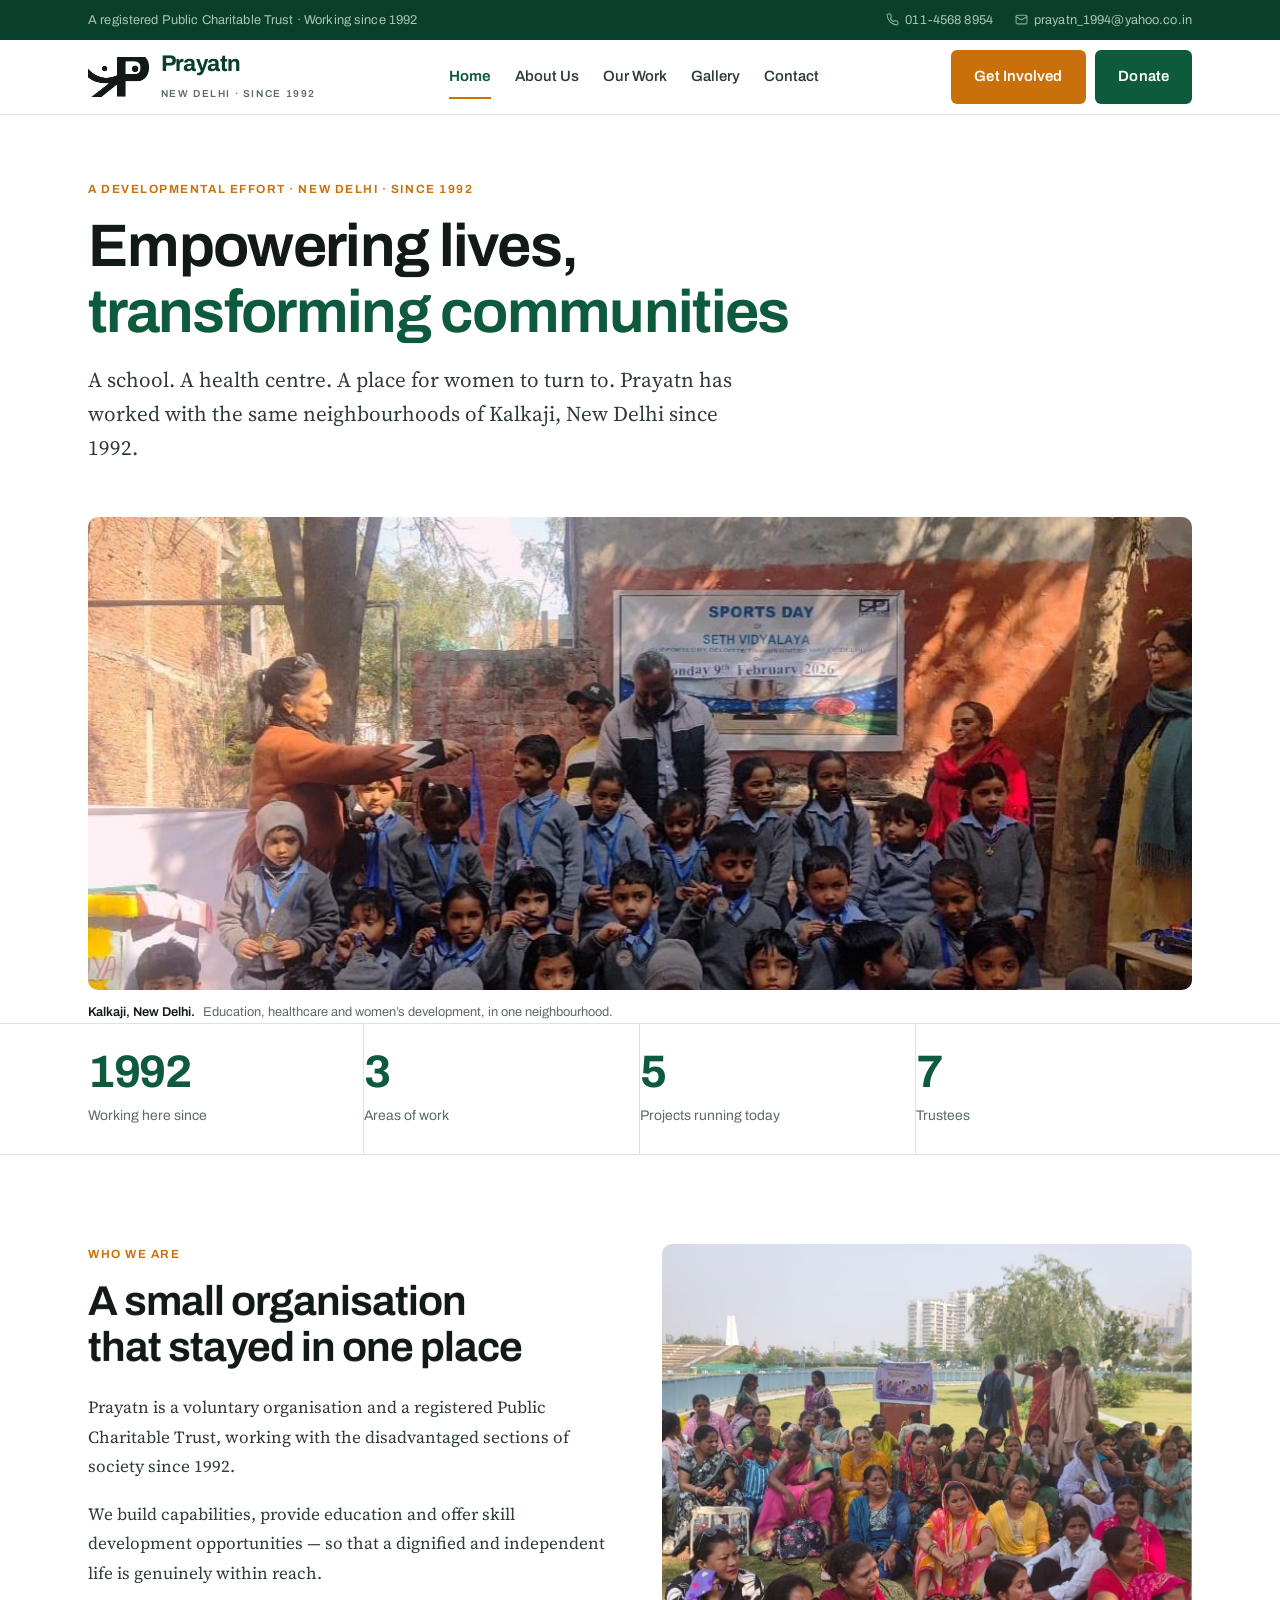
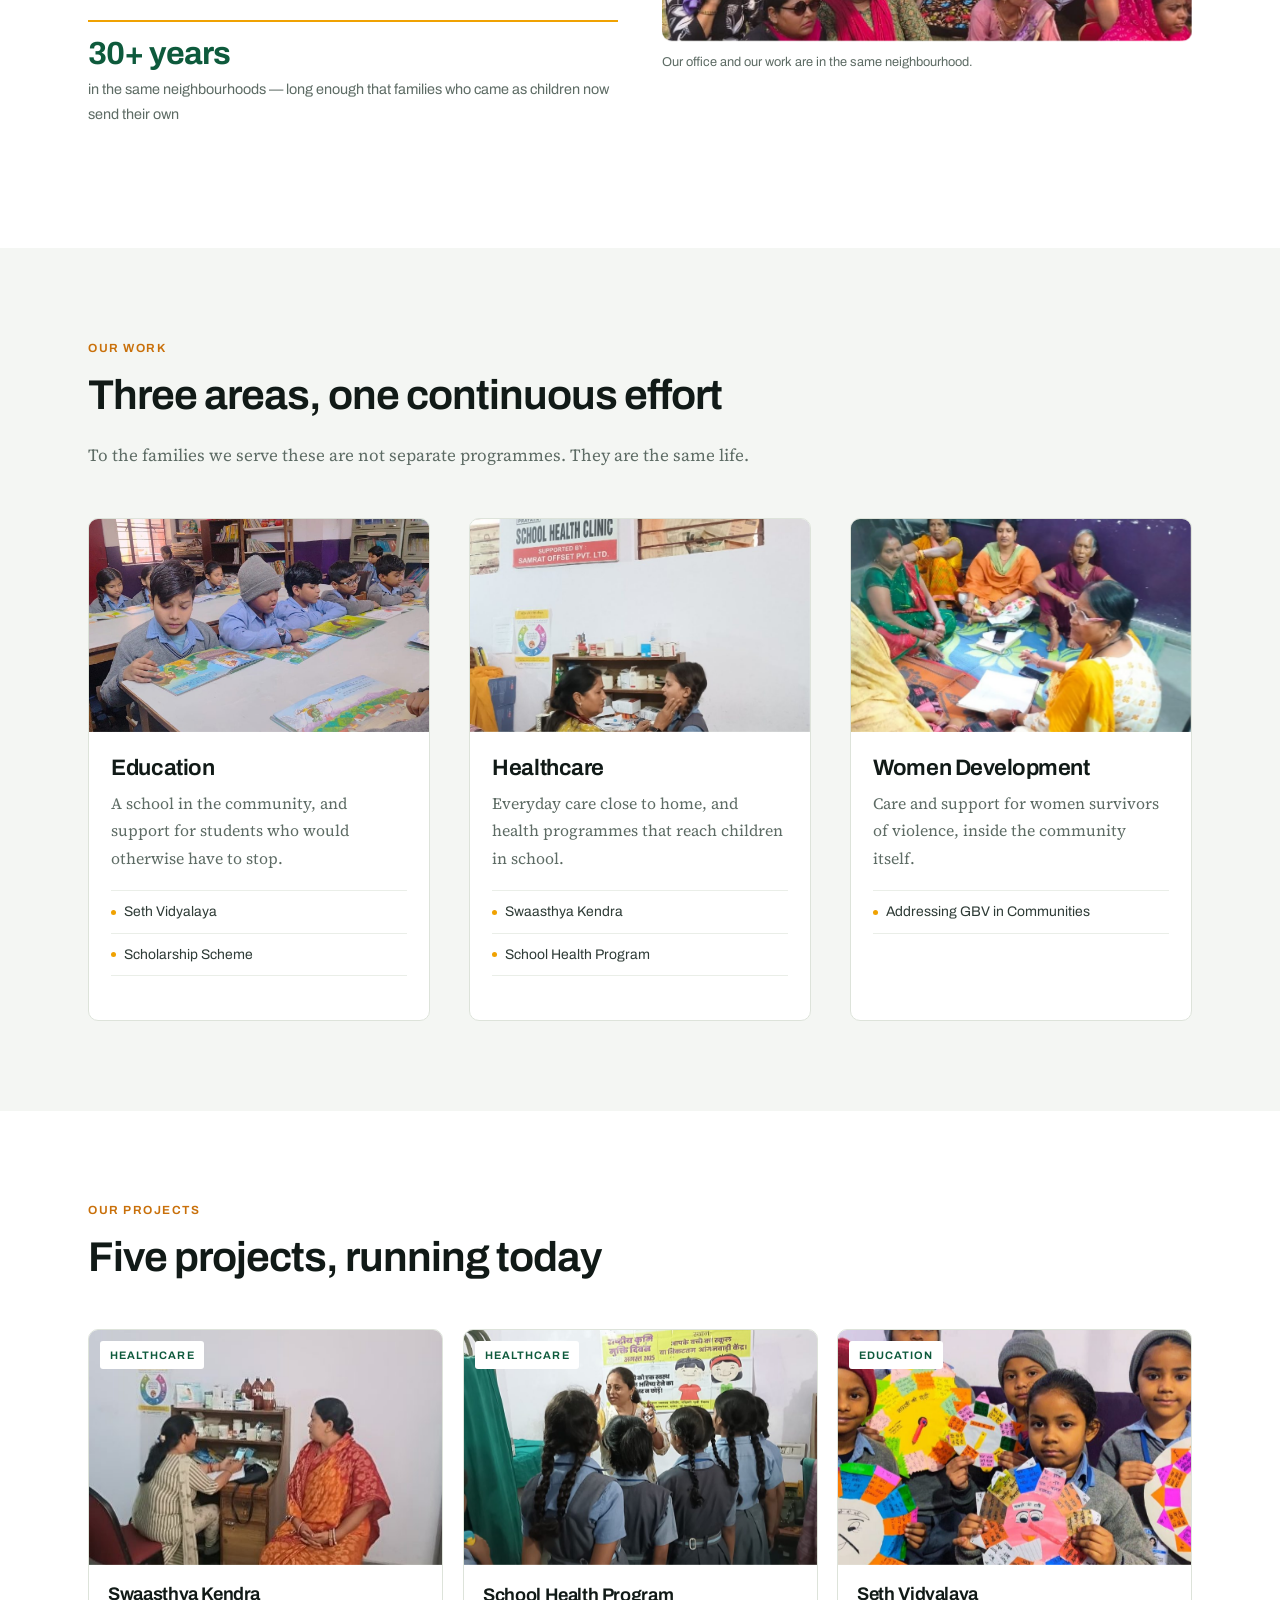
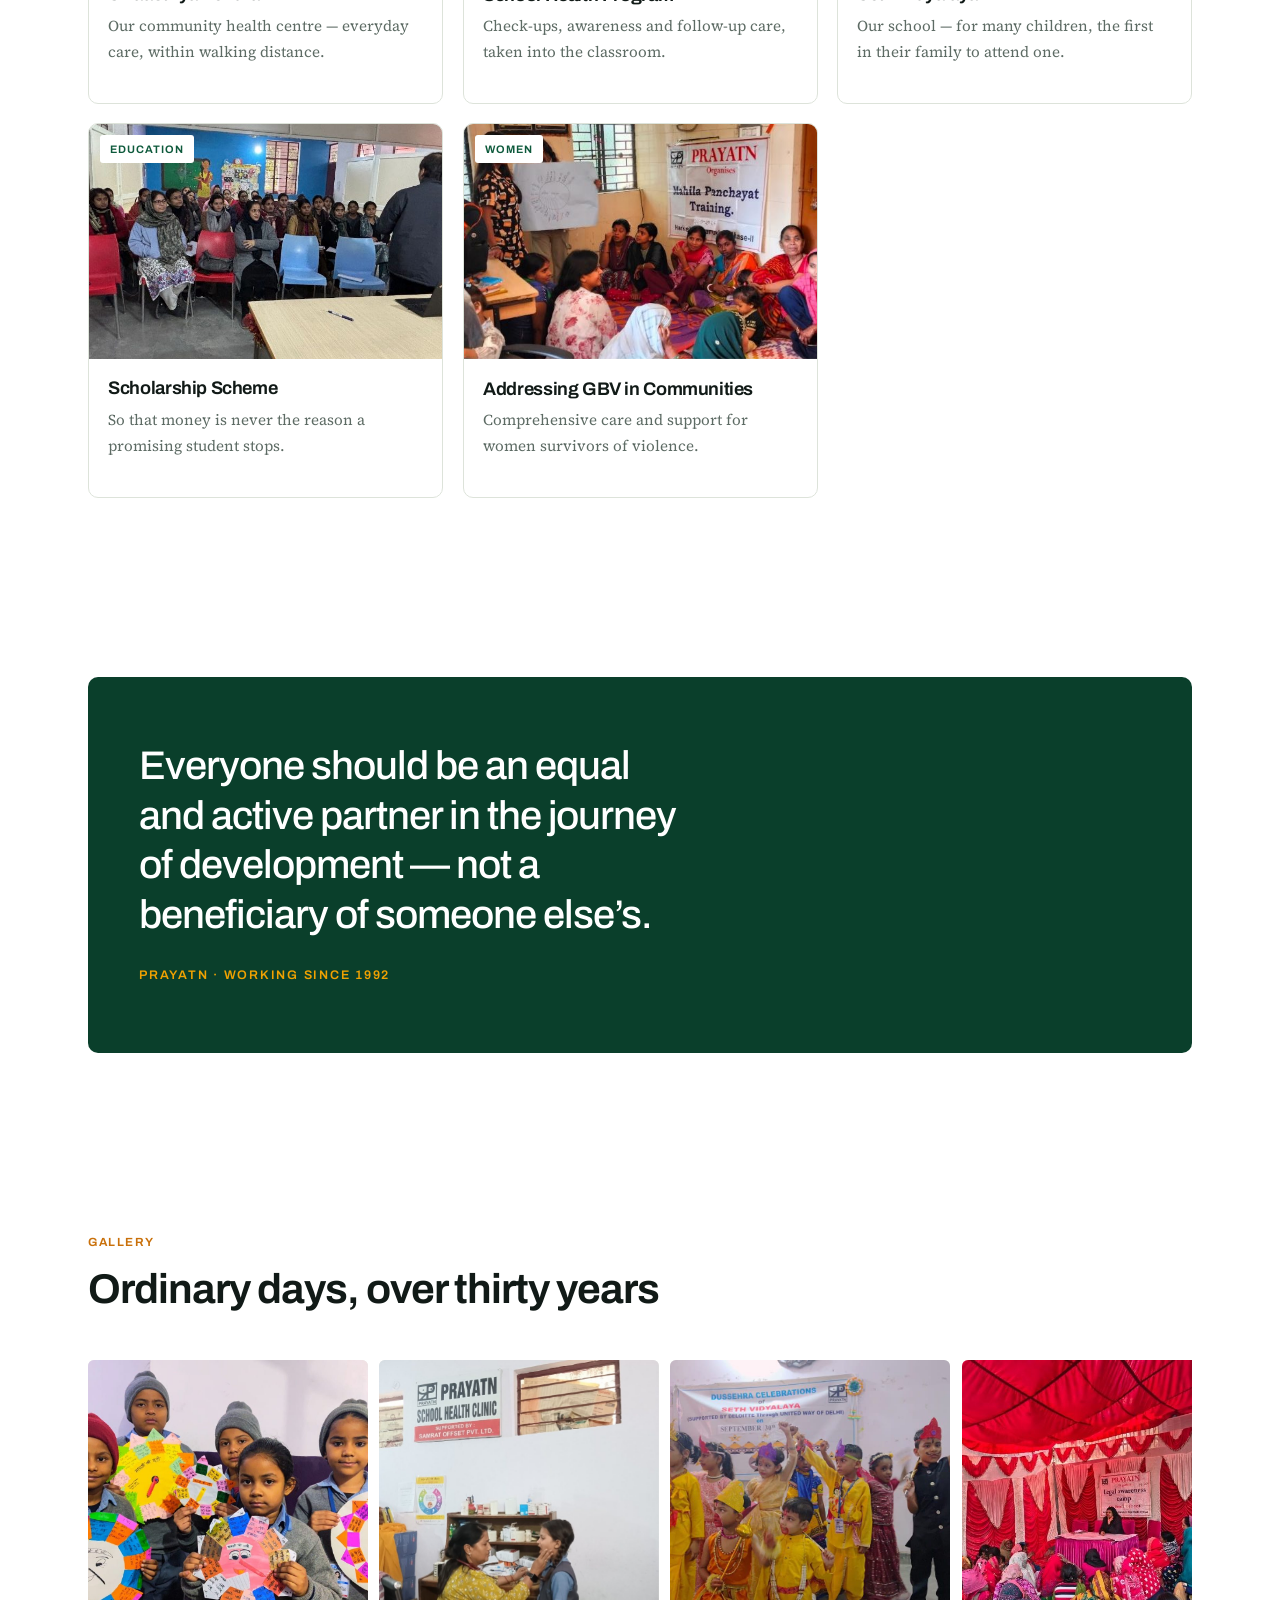
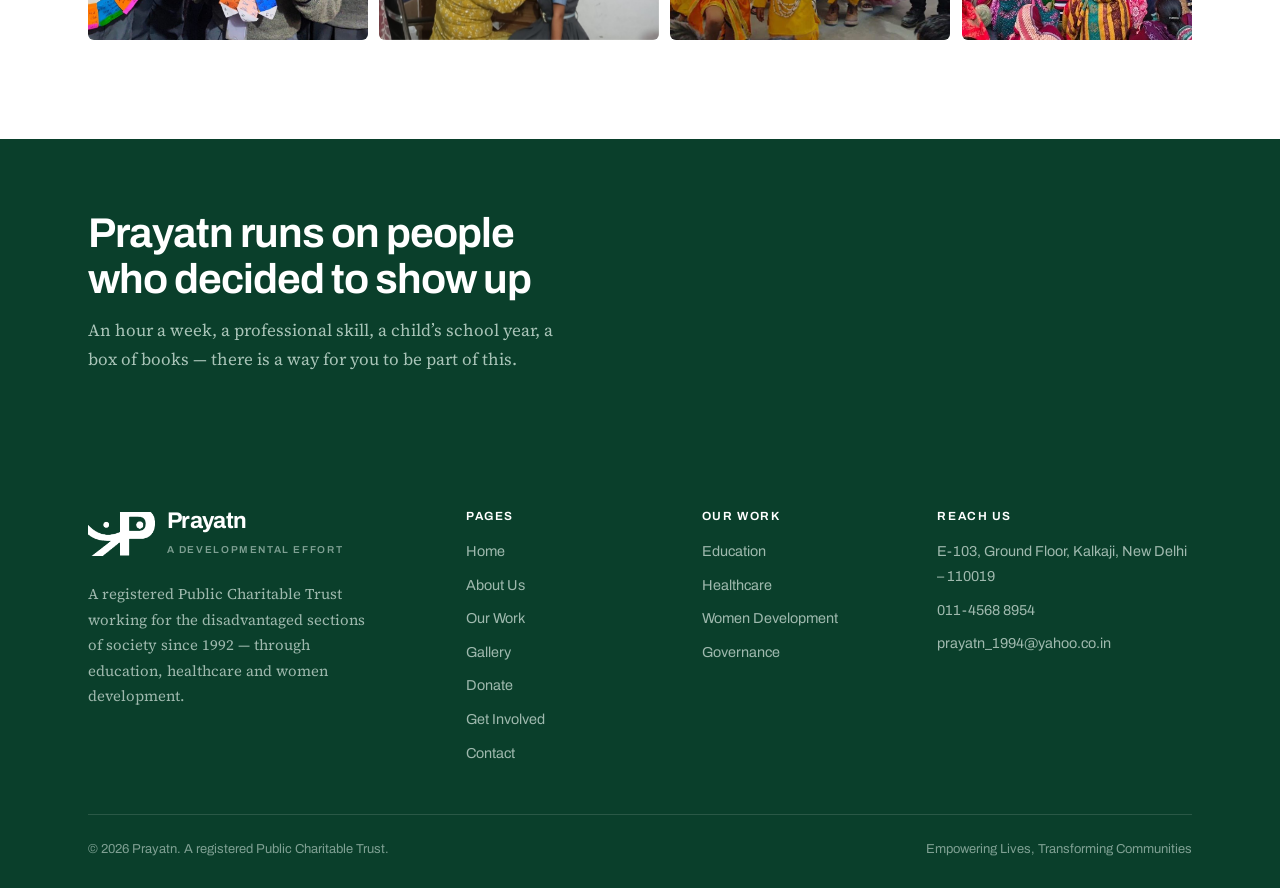
==== commit 6deead08: "Merge pull request #2 — launch the Prayatn website with the trust's bank details Launch the Prayatn " ====
--- a/index.html
+++ b/index.html
@@ -19,21 +19,7 @@
 <link rel="preconnect" href="https://fonts.gstatic.com" crossorigin>
 <link href="https://fonts.googleapis.com/css2?family=Archivo:wght@400;500;600;700&family=Source+Serif+4:ital,opsz,wght@0,8..60,400..600;1,8..60,400&display=swap" rel="stylesheet">
 <link rel="stylesheet" href="assets/css/style.css">
-<script>
-(function (d) {
-  var r = d.documentElement;
-  r.classList.add('js-anim');
-  /* Hiding content before the animation runs is only safe if something is
-     guaranteed to un-hide it. If the behaviour script never arrives — a dropped
-     connection, a blocked file — nothing would, and the page would stay a blank
-     shell for good. So show everything after two seconds unless main.js has
-     taken over by then, and tell it not to animate if that has happened. */
-  setTimeout(function () {
-    if (!window.Prayatn) { window.__prayatnFailsafe = true; r.classList.remove('js-anim'); }
-  }, 2000);
-})(document);
-</script>
-<noscript><style>.js-anim .anim, .js-anim .reveal-img { opacity: 1 !important; clip-path: none !important; }</style></noscript>
+<script>document.documentElement.classList.add('js-anim');</script>
 <script type="application/ld+json">
 {
   "@context": "https://schema.org",
@@ -98,13 +84,15 @@
   <div class="page-veil" aria-hidden="true"></div>
   <main id="main">
     <section class="hero">
-      <div class="hero__media">
-        <img class="reveal-img" src="assets/img/hero-main.jpg" alt="Children of Seth Vidyalaya with their medals on the school sports day" width="1700" height="1133">
-      </div>
-      <div class="wrap hero__inner">
-        <span class="label anim" data-intro>A developmental effort &middot; New Delhi &middot; Since 1992</span>
-        <h1 class="anim" data-intro>Empowering lives,<br><span class="hl">transforming communities</span></h1>
-        <p class="lede hero__lede anim" data-intro>A school. A health centre. A place for women to turn to. Prayatn has worked with the same neighbourhoods of Kalkaji, New Delhi since 1992.</p>
+      <div class="wrap">
+        <div class="hero__head">
+          <span class="label anim" data-intro>A developmental effort &middot; New Delhi &middot; Since 1992</span>
+          <h1 class="anim" data-intro>Empowering lives,<br><span class="hl">transforming communities</span></h1>
+          <p class="lede hero__lede anim" data-intro>A school. A health centre. A place for women to turn to. Prayatn has worked with the same neighbourhoods of Kalkaji, New Delhi since 1992.</p>
+        </div>
+        <figure class="hero__media anim" data-intro>
+          <img class="reveal-img" src="assets/img/hero-main.jpg" alt="Children of Seth Vidyalaya with their medals on the school sports day" width="1131" height="485">
+        </figure>
         <p class="hero__caption anim" data-intro><b>Kalkaji, New Delhi.</b> Education, healthcare and women&rsquo;s development, in one neighbourhood.</p>
       </div>
     </section>
@@ -151,9 +139,10 @@
           <p>To the families we serve these are not separate programmes. They are the same life.</p>
         </div>
         <div class="grid grid--3">
-          <div class="workcard anim" data-group="work">
-            <div class="workcard__media"><img class="reveal-img" src="assets/img/education.jpg" alt="Children reading picture books together in the school library" width="900" height="620" loading="lazy"><h3 class="workcard__title">Education</h3></div>
+          <div class="workcard anim" data-glow data-group="work">
+            <div class="workcard__media"><img class="reveal-img" src="assets/img/education.jpg" alt="Children reading picture books together in the school library" width="900" height="620" loading="lazy"></div>
             <div class="workcard__body">
+              <h3>Education</h3>
               <p>A school in the community, and support for students who would otherwise have to stop.</p>
               <ul class="workcard__projects">
                 <li>Seth Vidyalaya</li>
@@ -161,9 +150,10 @@
               </ul>
             </div>
           </div>
-          <div class="workcard anim" data-group="work">
-            <div class="workcard__media"><img class="reveal-img" src="assets/img/healthcare.jpg" alt="A doctor examining a schoolgirl at the Prayatn School Health Clinic" width="900" height="620" loading="lazy"><h3 class="workcard__title">Healthcare</h3></div>
+          <div class="workcard anim" data-glow data-group="work">
+            <div class="workcard__media"><img class="reveal-img" src="assets/img/healthcare.jpg" alt="A doctor examining a schoolgirl at the Prayatn School Health Clinic" width="900" height="620" loading="lazy"></div>
             <div class="workcard__body">
+              <h3>Healthcare</h3>
               <p>Everyday care close to home, and health programmes that reach children in school.</p>
               <ul class="workcard__projects">
                 <li>Swaasthya Kendra</li>
@@ -171,9 +161,10 @@
               </ul>
             </div>
           </div>
-          <div class="workcard anim" data-group="work">
-            <div class="workcard__media"><img class="reveal-img" src="assets/img/women.jpg" alt="Women seated in a circle at a Prayatn meeting" width="900" height="620" loading="lazy"><h3 class="workcard__title">Women Development</h3></div>
+          <div class="workcard anim" data-glow data-group="work">
+            <div class="workcard__media"><img class="reveal-img" src="assets/img/women.jpg" alt="Women seated in a circle at a Prayatn meeting" width="900" height="620" loading="lazy"></div>
             <div class="workcard__body">
+              <h3>Women Development</h3>
               <p>Care and support for women survivors of violence, inside the community itself.</p>
               <ul class="workcard__projects">
                 <li>Addressing GBV in Communities</li>
@@ -191,35 +182,35 @@
           <h2>Five projects, running today</h2>
         </div>
         <div class="projectgrid anim" data-group="proj">
-          <div class="projectcard">
+          <div class="projectcard" data-glow>
             <div class="projectcard__media"><img class="reveal-img" src="assets/img/clinic-1.jpg" alt="A woman being seen by staff at the Prayatn health clinic" width="1000" height="750" loading="lazy"><span class="projectcard__tag">Healthcare</span></div>
             <div class="projectcard__body">
               <h3>Swaasthya Kendra</h3>
               <p>Our community health centre &mdash; everyday care, within walking distance.</p>
             </div>
           </div>
-          <div class="projectcard">
+          <div class="projectcard" data-glow>
             <div class="projectcard__media"><img class="reveal-img" src="assets/img/clinic-2.jpg" alt="A school health awareness session, run in the classroom" width="800" height="1000" loading="lazy"><span class="projectcard__tag">Healthcare</span></div>
             <div class="projectcard__body">
               <h3>School Health Program</h3>
               <p>Check-ups, awareness and follow-up care, taken into the classroom.</p>
             </div>
           </div>
-          <div class="projectcard">
+          <div class="projectcard" data-glow>
             <div class="projectcard__media"><img class="reveal-img" src="assets/img/school-1.jpg" alt="Schoolchildren holding up the paper craft they have made" width="1000" height="750" loading="lazy"><span class="projectcard__tag">Education</span></div>
             <div class="projectcard__body">
               <h3>Seth Vidyalaya</h3>
               <p>Our school &mdash; for many children, the first in their family to attend one.</p>
             </div>
           </div>
-          <div class="projectcard">
+          <div class="projectcard" data-glow>
             <div class="projectcard__media"><img class="reveal-img" src="assets/img/school-2.jpg" alt="A meeting of parents and staff at Seth Vidyalaya" width="800" height="1000" loading="lazy"><span class="projectcard__tag">Education</span></div>
             <div class="projectcard__body">
               <h3>Scholarship Scheme</h3>
               <p>So that money is never the reason a promising student stops.</p>
             </div>
           </div>
-          <div class="projectcard">
+          <div class="projectcard" data-glow>
             <div class="projectcard__media"><img class="reveal-img" src="assets/img/women-1.jpg" alt="A Mahila Panchayat training session in progress" width="1000" height="750" loading="lazy"><span class="projectcard__tag">Women</span></div>
             <div class="projectcard__body">
               <h3>Addressing GBV in Communities</h3>
@@ -232,7 +223,7 @@
 
     <section class="section">
       <div class="wrap">
-        <figure class="quoteblock anim" data-group="quote" style="margin:0">
+        <figure class="quoteblock anim" data-glow data-group="quote" style="margin:0">
           <blockquote>Everyone should be an equal and active partner in the journey of development &mdash; not a beneficiary of someone else&rsquo;s.</blockquote>
           <cite>Prayatn &middot; working since 1992</cite>
         </figure>
@@ -246,14 +237,14 @@
           <h2>Ordinary days, over thirty years</h2>
         </div>
         <div class="strip anim" data-group="gal">
-          <div><img class="reveal-img" src="assets/img/gallery-51.jpg" alt="Schoolchildren holding up the paper craft they have made" width="640" height="640" loading="lazy"></div>
-          <div><img class="reveal-img" src="assets/img/gallery-5.jpg" alt="A doctor examining a schoolgirl at the Prayatn School Health Clinic" width="640" height="640" loading="lazy"></div>
-          <div><img class="reveal-img" src="assets/img/gallery-47.jpg" alt="Children in costume for the school&rsquo;s Dussehra celebration" width="640" height="640" loading="lazy"></div>
-          <div><img class="reveal-img" src="assets/img/gallery-29.jpg" alt="A legal awareness camp run by Prayatn under a marquee" width="640" height="640" loading="lazy"></div>
-          <div><img class="reveal-img" src="assets/img/gallery-40.jpg" alt="Children at work in the school computer room" width="640" height="640" loading="lazy"></div>
-          <div><img class="reveal-img" src="assets/img/gallery-21.jpg" alt="Schoolchildren on National Deworming Day, holding their tablets" width="640" height="640" loading="lazy"></div>
-          <div><img class="reveal-img" src="assets/img/gallery-49.jpg" alt="Seth Vidyalaya pupils outdoors with their certificates" width="640" height="640" loading="lazy"></div>
-          <div><img class="reveal-img" src="assets/img/gallery-77.jpg" alt="Women seated in a circle at a Prayatn meeting" width="640" height="640" loading="lazy"></div>
+          <div><img class="reveal-img" src="assets/img/gallery-1.jpg" alt="Schoolchildren holding up the paper craft they have made" width="800" height="800" loading="lazy"></div>
+          <div><img class="reveal-img" src="assets/img/gallery-2.jpg" alt="A doctor examining a schoolgirl at the Prayatn School Health Clinic" width="800" height="800" loading="lazy"></div>
+          <div><img class="reveal-img" src="assets/img/gallery-3.jpg" alt="Children in costume for the school&rsquo;s Dussehra celebration" width="800" height="800" loading="lazy"></div>
+          <div><img class="reveal-img" src="assets/img/gallery-4.jpg" alt="A legal awareness camp run by Prayatn under a marquee" width="800" height="800" loading="lazy"></div>
+          <div><img class="reveal-img" src="assets/img/gallery-5.jpg" alt="Children at work in the school computer room" width="800" height="800" loading="lazy"></div>
+          <div><img class="reveal-img" src="assets/img/gallery-6.jpg" alt="Schoolchildren on National Deworming Day, holding their tablets" width="800" height="800" loading="lazy"></div>
+          <div><img class="reveal-img" src="assets/img/gallery-7.jpg" alt="Seth Vidyalaya pupils outdoors with their certificates" width="800" height="800" loading="lazy"></div>
+          <div><img class="reveal-img" src="assets/img/gallery-8.jpg" alt="Women seated in a circle at a Prayatn meeting" width="800" height="800" loading="lazy"></div>
         </div>
       </div>
     </section>
--- a/assets/css/style.css
+++ b/assets/css/style.css
@@ -260,108 +260,38 @@
 @media (min-width: 981px) { .nav-backdrop { display: none; } }
 
 /* ---------- hero ---------- */
-/* The hero fills the window edge to edge, with the writing over the picture.
-   The photograph is the background, so the text sits on a scrim dark enough
-   to keep it legible whatever the picture behind it happens to be. */
-.hero {
-  position: relative; isolation: isolate;
-  min-height: min(88vh, 780px);
-  display: flex; align-items: flex-end;
-  padding-block: clamp(4rem, 12vw, 8rem) clamp(2.25rem, 5vw, 3.5rem);
-  background: var(--green-900);
-  overflow: hidden;
-}
-.hero__media { position: absolute; inset: 0; z-index: -2; margin: 0; }
-.hero__media img { width: 100%; height: 100%; object-fit: cover; object-position: 50% 38%; }
-.hero::after {
-  content: ""; position: absolute; inset: 0; z-index: -1; pointer-events: none;
-  /* dark where the words are, close to clear where the photograph is */
-  background:
-    linear-gradient(to right, rgba(4,26,18,.93) 0%, rgba(4,26,18,.82) 30%, rgba(4,26,18,.3) 62%, rgba(4,26,18,.08) 100%),
-    linear-gradient(to top, rgba(4,26,18,.55) 0%, transparent 34%);
-}
-.hero__inner { position: relative; max-width: min(var(--wrap), 100%); }
-.hero .label { color: var(--saffron-bright); }
-.hero h1 {
-  color: #fff; margin-bottom: 1.1rem; max-width: 16ch;
-  font-size: clamp(2.6rem, 6.4vw, 4.6rem); letter-spacing: -0.032em; line-height: 1.02;
-  text-shadow: 0 2px 30px rgba(0,0,0,.35);
-}
-.hero h1 .hl { color: var(--saffron-bright); }
-.hero__lede { color: rgba(255,255,255,.9); margin-bottom: 1.9rem; max-width: 54ch; }
-.hero .btn--primary { background: var(--saffron); }
-.hero .btn--primary:hover { background: #A85B06; }
+.hero { padding-block: clamp(2.5rem, 5vw, 4.25rem) 0; }
+.hero__head { max-width: 900px; }
+.hero h1 { margin-bottom: 1.1rem; }
+.hero h1 .hl { color: var(--green-700); }
+.hero__lede { margin-bottom: 1.9rem; }
+.hero__media {
+  /* Full shorthand, so it also clears the browser's default figure margins —
+     the element must not need an inline style:margin:0 to sit correctly. */
+  margin: clamp(2.25rem, 4vw, 3.25rem) 0 0; position: relative;
+  border-radius: var(--r-md); overflow: hidden; background: var(--stone-100);
+}
+.hero__media img { width: 100%; height: auto; aspect-ratio: 21/9; object-fit: cover; }
+@media (max-width: 700px) { .hero__media img { aspect-ratio: 4/3; } }
 .hero__caption {
-  font-family: var(--display); font-size: .8rem; color: rgba(255,255,255,.72);
-  margin-top: 2rem; padding-top: 1rem; border-top: 1px solid rgba(255,255,255,.18);
-  display: flex; flex-wrap: wrap; gap: .15rem .5rem; align-items: baseline;
-}
-.hero__caption b { white-space: nowrap; color: #fff; font-weight: 600; }
-@media (max-width: 900px) {
-  /* narrow screens have no room beside the text, so darken the whole frame */
-  .hero::after {
-    background: linear-gradient(to top, rgba(4,26,18,.93) 0%, rgba(4,26,18,.8) 45%, rgba(4,26,18,.62) 100%);
-  }
-}
-@media (max-width: 700px) {
-  .hero { min-height: min(82vh, 620px); }
-  .hero h1 { max-width: none; }
-}
-
-/* ==========================================================================
-   Origin — the founding story, given the whole width so it reads as the
-   turning point of the page rather than one more row of text and picture.
-   ========================================================================== */
-.origin {
-  position: relative; isolation: isolate; overflow: hidden;
-  background: var(--green-900);
-  padding-block: clamp(3.5rem, 9vw, 7rem);
-}
-.origin__media { position: absolute; inset: 0; z-index: -2; }
-.origin__media img { width: 100%; height: 100%; object-fit: cover; object-position: 50% 42%; }
-.origin::after {
-  content: ""; position: absolute; inset: 0; z-index: -1; pointer-events: none;
-  background:
-    linear-gradient(to right, rgba(6,32,22,.96) 0%, rgba(6,32,22,.88) 46%, rgba(6,32,22,.55) 100%),
-    linear-gradient(to bottom, rgba(6,32,22,.5), rgba(6,32,22,.5));
-}
-.origin__inner { position: relative; }
-.origin__panel { max-width: 60ch; color: rgba(255,255,255,.86); }
-.origin__panel h2 { color: #fff; font-size: clamp(1.9rem, 3.8vw, 2.9rem); }
-.origin__panel .label { color: var(--saffron-bright); }
-.origin__year {
-  font-family: var(--display); font-weight: 700; line-height: .9;
-  font-size: clamp(4.5rem, 13vw, 9rem); letter-spacing: -.05em;
-  margin: 0 0 .35rem; color: transparent;
-  -webkit-text-stroke: 1.5px rgba(240,162,2,.75);
-}
-.origin__year span { display: block; }
-.origin__note {
-  margin-top: 1.6rem; padding-top: 1rem; border-top: 1px solid rgba(255,255,255,.2);
-  font-family: var(--display); font-size: .87rem; color: rgba(255,255,255,.6);
-}
-@media (max-width: 700px) {
-  .origin::after { background: linear-gradient(to bottom, rgba(6,32,22,.9), rgba(6,32,22,.95)); }
-}
+  font-family: var(--display); font-size: .8rem; color: var(--muted);
+  margin-top: .7rem; display: flex; flex-wrap: wrap; gap: .15rem .5rem; align-items: baseline;
+}
+.hero__caption b { white-space: nowrap; }
+.hero__caption b { color: var(--ink); font-weight: 600; }
 
 /* fact strip under hero */
-.factstrip { background: var(--green-900); color: #C8D8D0; }
-.factstrip__inner {
-  display: grid; grid-template-columns: repeat(auto-fit, minmax(min(100%, 180px), 1fr));
-  padding-block: clamp(2.25rem, 5vw, 3.5rem);
-}
-.fact { padding: .9rem 1.25rem; text-align: center; border-right: 1px solid rgba(255,255,255,.14); }
+.factstrip { border-top: 1px solid var(--rule); border-bottom: 1px solid var(--rule); }
+.factstrip__inner { display: grid; grid-template-columns: repeat(auto-fit, minmax(min(100%, 190px), 1fr)); }
+.fact { padding: 1.6rem 1.5rem 1.6rem 0; border-right: 1px solid var(--rule); }
 .fact:last-child { border-right: 0; }
-@media (max-width: 640px) { .fact { border-right: 0; border-bottom: 1px solid rgba(255,255,255,.14); } .fact:last-child { border-bottom: 0; } }
+@media (max-width: 640px) { .fact { border-right: 0; border-bottom: 1px solid var(--rule-soft); padding-right: 0; } .fact:last-child { border-bottom: 0; } }
 .fact b {
-  display: block; font-family: var(--display); font-size: clamp(2.6rem, 6vw, 4.1rem);
-  font-weight: 700; letter-spacing: -.04em; color: var(--saffron-bright); line-height: 1;
+  display: block; font-family: var(--display); font-size: clamp(2rem, 4vw, 2.85rem);
+  font-weight: 700; letter-spacing: -.03em; color: var(--green-700); line-height: 1;
   font-variant-numeric: tabular-nums;
 }
-.fact span {
-  display: block; margin: .7rem auto 0; font-family: var(--display); font-size: .84rem;
-  letter-spacing: .06em; text-transform: uppercase; color: rgba(255,255,255,.72); max-width: 20ch;
-}
+.fact span { display: block; margin-top: .55rem; font-family: var(--display); font-size: .87rem; color: var(--muted); max-width: 22ch; }
 
 /* ---------- feature rows ---------- */
 .feature { display: grid; gap: clamp(1.75rem, 4vw, 3.5rem); align-items: center; grid-template-columns: 1fr; }
@@ -376,16 +306,7 @@
   transition: border-color .2s ease;
 }
 .workcard:hover { border-color: var(--green-500); color: inherit; }
-.workcard__media { aspect-ratio: 16/10; overflow: hidden; background: var(--stone-100); position: relative; }
-.workcard__media::after {
-  content: ""; position: absolute; inset: 0; pointer-events: none;
-  background: linear-gradient(to top, rgba(6,32,22,.85) 0%, rgba(6,32,22,.35) 45%, transparent 78%);
-}
-.workcard__title {
-  position: absolute; left: 0; right: 0; bottom: 0; z-index: 2; margin: 0;
-  padding: 1rem 1.15rem; color: #fff; font-size: clamp(1.25rem, 2vw, 1.55rem);
-  letter-spacing: -.02em; text-shadow: 0 1px 16px rgba(0,0,0,.4);
-}
+.workcard__media { aspect-ratio: 16/10; overflow: hidden; background: var(--stone-100); }
 .workcard__media img { width: 100%; height: 100%; object-fit: cover; }
 .workcard__body { padding: 1.4rem 1.4rem 1.5rem; display: flex; flex-direction: column; flex: 1; }
 .workcard__body h3 { margin-bottom: .5rem; }
@@ -443,16 +364,14 @@
    Names, not buttons. These are not links, so nothing here may look or behave
    as though it can be clicked: no box, no hover lift, no pointer cursor. */
 .partners {
-  /* names sit on a tinted band, evenly spaced, so the row reads as one block
-     rather than five items in a list */
+  /* narrow enough that all five sit on one row on a desktop, so the last name
+     is not orphaned under a stub of rule */
   display: grid; grid-template-columns: repeat(auto-fit, minmax(min(100%, 195px), 1fr));
-  gap: 1px; background: var(--rule);
-  border: 1px solid var(--rule); border-radius: var(--r-md); overflow: hidden;
+  border-top: 1px solid var(--rule);
 }
 .partner {
-  padding: 1.75rem 1.25rem; background: var(--green-50); text-align: center;
+  padding: 1.4rem 1.5rem 1.4rem 0; border-bottom: 1px solid var(--rule);
   font-family: var(--display); color: var(--ink); cursor: default;
-  display: flex; flex-direction: column; justify-content: center;
 }
 .partner b { display: block; font-weight: 600; font-size: 1rem; line-height: 1.35; }
 .partner span {
@@ -552,18 +471,7 @@
 .contact-row dd { margin: 0; color: var(--ink); }
 .contact-row a { text-decoration: none; }
 .contact-row a:hover { text-decoration: underline; }
-/* where to find us — a link instead of an embedded map, so nothing can break */
-.findus {
-  display: flex; flex-wrap: wrap; gap: 1.25rem 2rem;
-  align-items: center; justify-content: space-between;
-  border: 1px solid var(--rule); border-left: 3px solid var(--saffron);
-  border-radius: var(--r-md); padding: clamp(1.25rem, 3vw, 1.9rem);
-  background: var(--stone-50);
-  transition: border-color .2s ease;
-}
-.findus:hover { border-color: var(--green-500); border-left-color: var(--saffron); }
-.findus .label { margin-bottom: .4rem; }
-.findus__addr { font-family: var(--display); font-size: 1.05rem; color: var(--ink); margin: 0; }
+.map-embed { border: 1px solid var(--rule); border-radius: var(--r-md); width: 100%; aspect-ratio: 16/8; }
 
 /* ---------- footer ---------- */
 .site-footer { background: var(--green-900); color: #9FB9AE; padding-block: clamp(2.75rem, 5vw, 4rem) 1.75rem; font-size: .95rem; }
@@ -777,9 +685,7 @@
 }
 
 /* ==========================================================================
-   Hover glow — a soft light that follows the cursor around the edge of a box.
-   Only the ways-to-give cards on the Donate page carry data-glow. Everywhere
-   else a hover just turns the edge green, which is quieter and reads better.
+   Hover glow — a soft light that follows the cursor around the edge of a box
    ========================================================================== */
 [data-glow] { position: relative; isolation: isolate; }
 [data-glow]::before {
@@ -805,9 +711,11 @@
 [data-glow]:hover::after { opacity: 1; }
 [data-glow] > * { position: relative; z-index: 3; }
 
-/* the panels that are not cards answer a hover with a green edge too */
-.form-panel { transition: border-color .2s ease; }
-.form-panel:hover, .form-panel:focus-within { border-color: var(--green-500); }
+/* the quote panel glows in its own colours */
+.quoteblock[data-glow]::before {
+  background: radial-gradient(300px circle at var(--glow-x, 50%) var(--glow-y, 0%),
+    rgba(240,162,2,.9), rgba(240,162,2,.25) 45%, transparent 72%);
+}
 
 @media (hover: none) {
   [data-glow]::before, [data-glow]::after { display: none; }
@@ -832,22 +740,20 @@
 .giveway h3 { margin-bottom: .5rem; }
 .giveway p { color: var(--muted); font-size: .98rem; }
 .giveway .btn { margin-top: .4rem; }
-.giveway__code {
+/* Scoped past `.giveway p`, which would otherwise win on specificity when the
+   code sits in a paragraph. */
+.giveway .giveway__code {
   font-family: var(--display); font-size: 1.15rem; font-weight: 650; color: var(--green-900);
   background: var(--stone-50); border: 1px solid var(--rule); border-radius: var(--r-sm);
   padding: .7rem .9rem; margin: .3rem 0 1rem; user-select: all; word-break: break-all;
 }
-.giveway__note { font-size: .85rem; color: var(--muted); margin-top: .9rem; margin-bottom: 0; }
+.giveway .giveway__note { font-size: .85rem; color: var(--muted); margin-top: .9rem; margin-bottom: 0; }
+.giveway .deflist { margin-bottom: 0; }
 .deflist--tight > div { padding-block: .6rem; }
 .deflist--tight dd { font-family: var(--display); font-weight: 600; word-break: break-word; }
-
-/* a giving card that is not wired up yet — impossible to mistake for the real thing */
-.giveway--placeholder { border-style: dashed; }
-.giveway__placeholder {
-  margin: 1rem 0 0; padding: .7rem .85rem; border-radius: var(--r-sm);
-  background: var(--saffron-50); border: 1px solid var(--saffron);
-  font-family: var(--display); font-size: .82rem; color: #7A4405;
-}
+/* Inside a card there is no room for the 220px label column the wide deflist
+   uses, so the label sits above the value at every width. */
+.giveway .deflist > div { grid-template-columns: 1fr; gap: .1rem; }
 
 /* ---------- icon card ----------
    Used for the ways to help and the governance bodies. This was left without
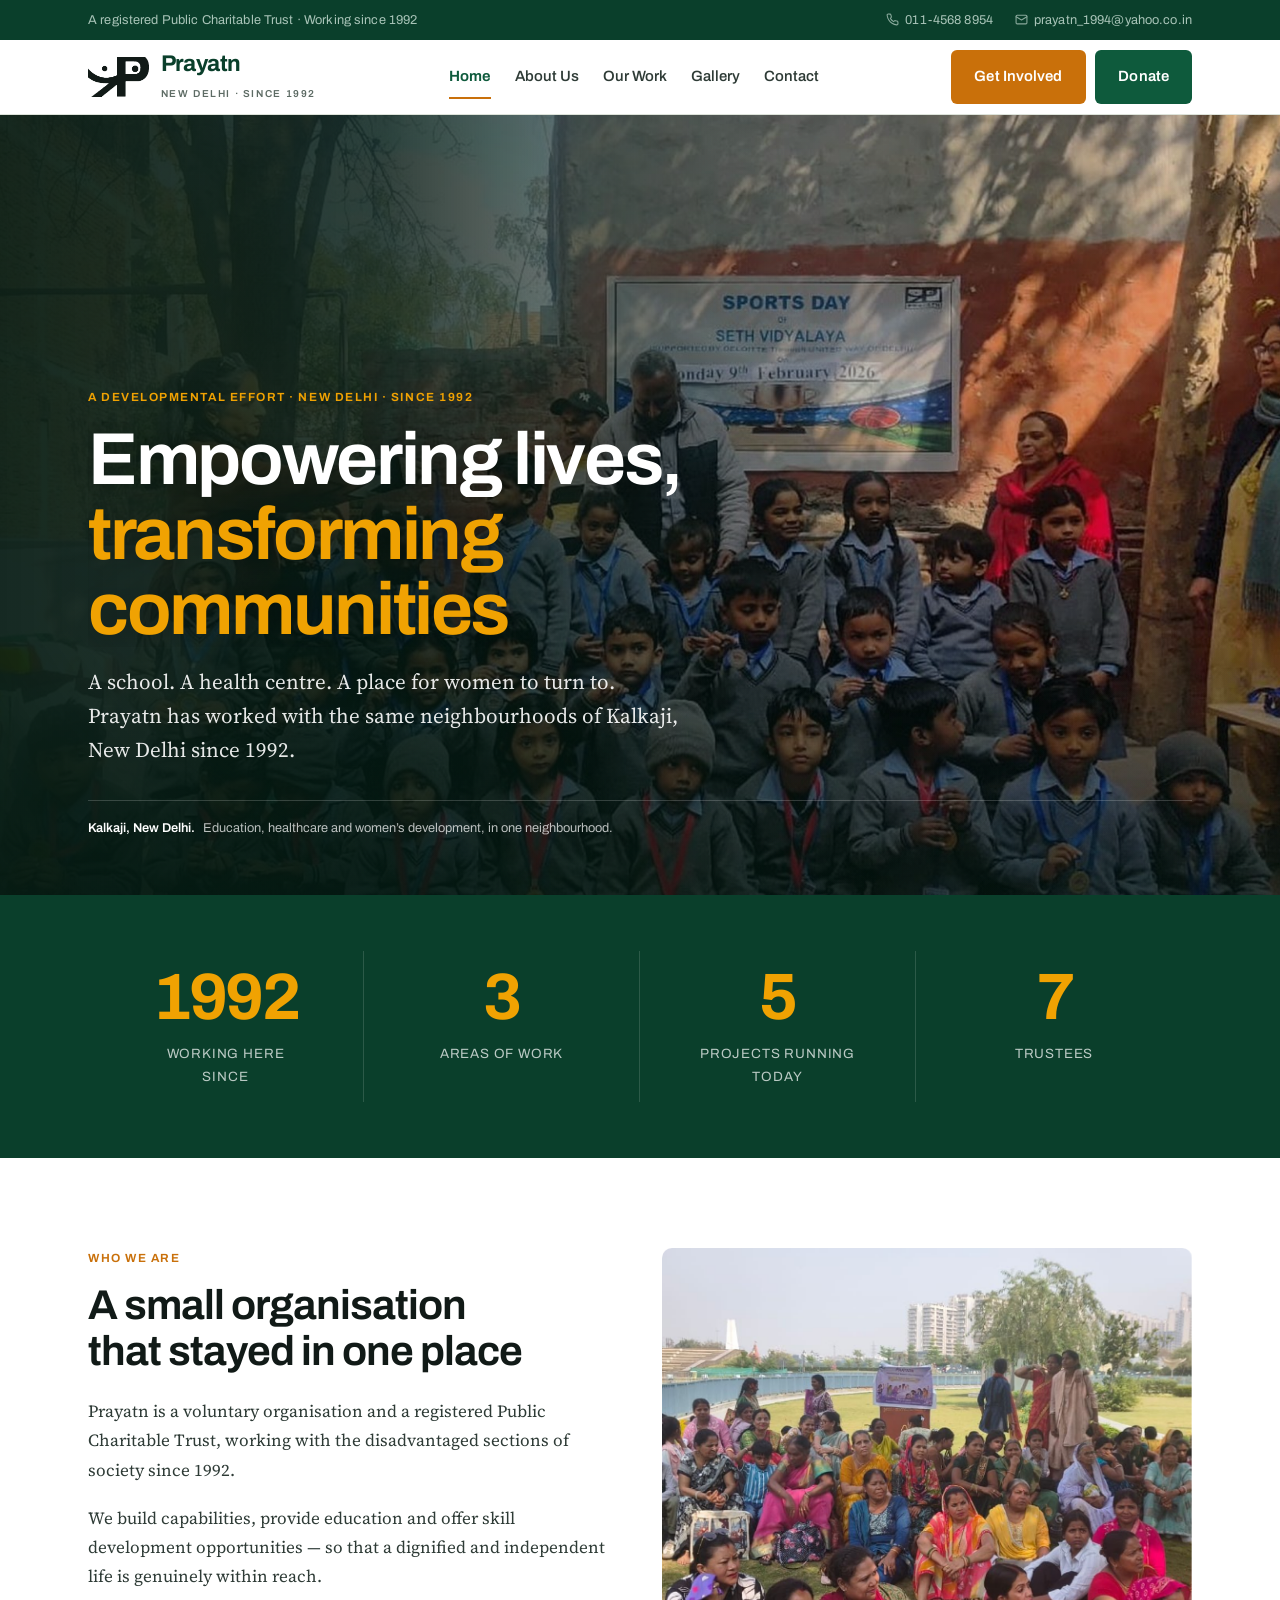
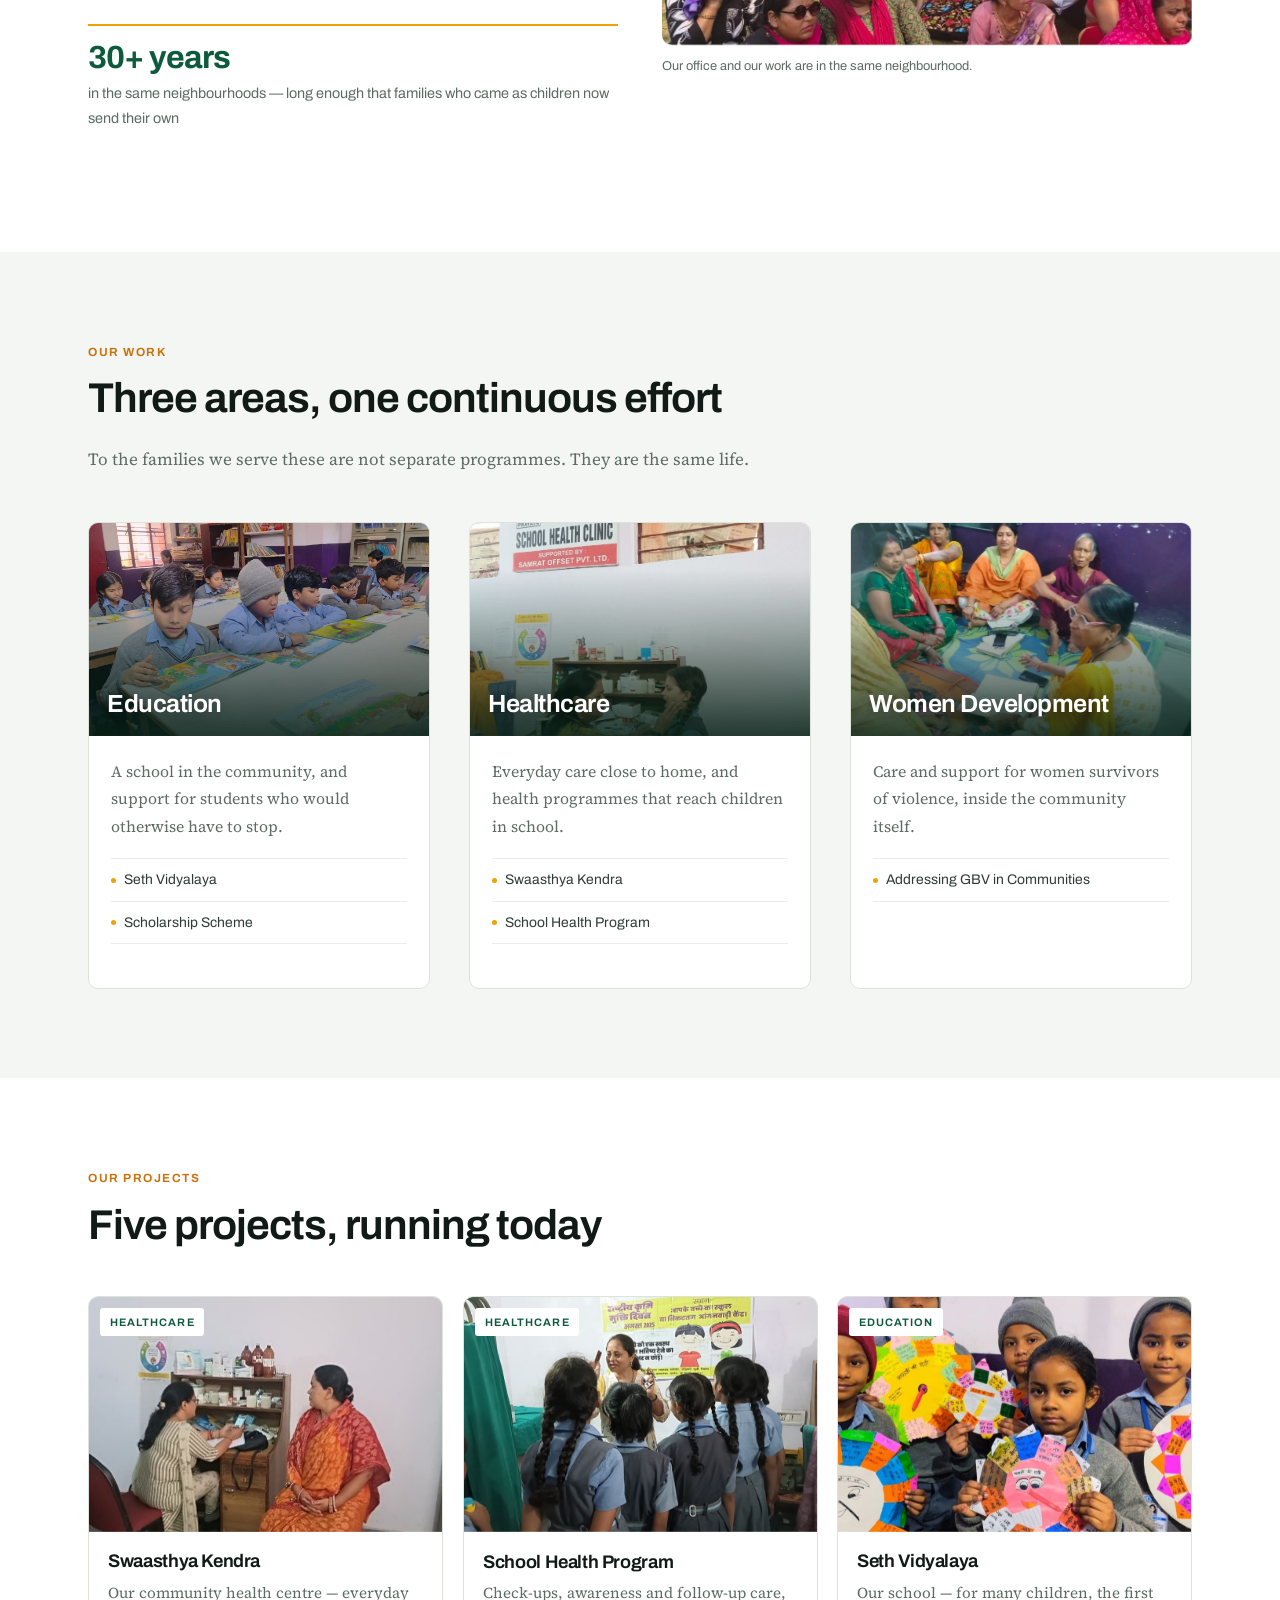
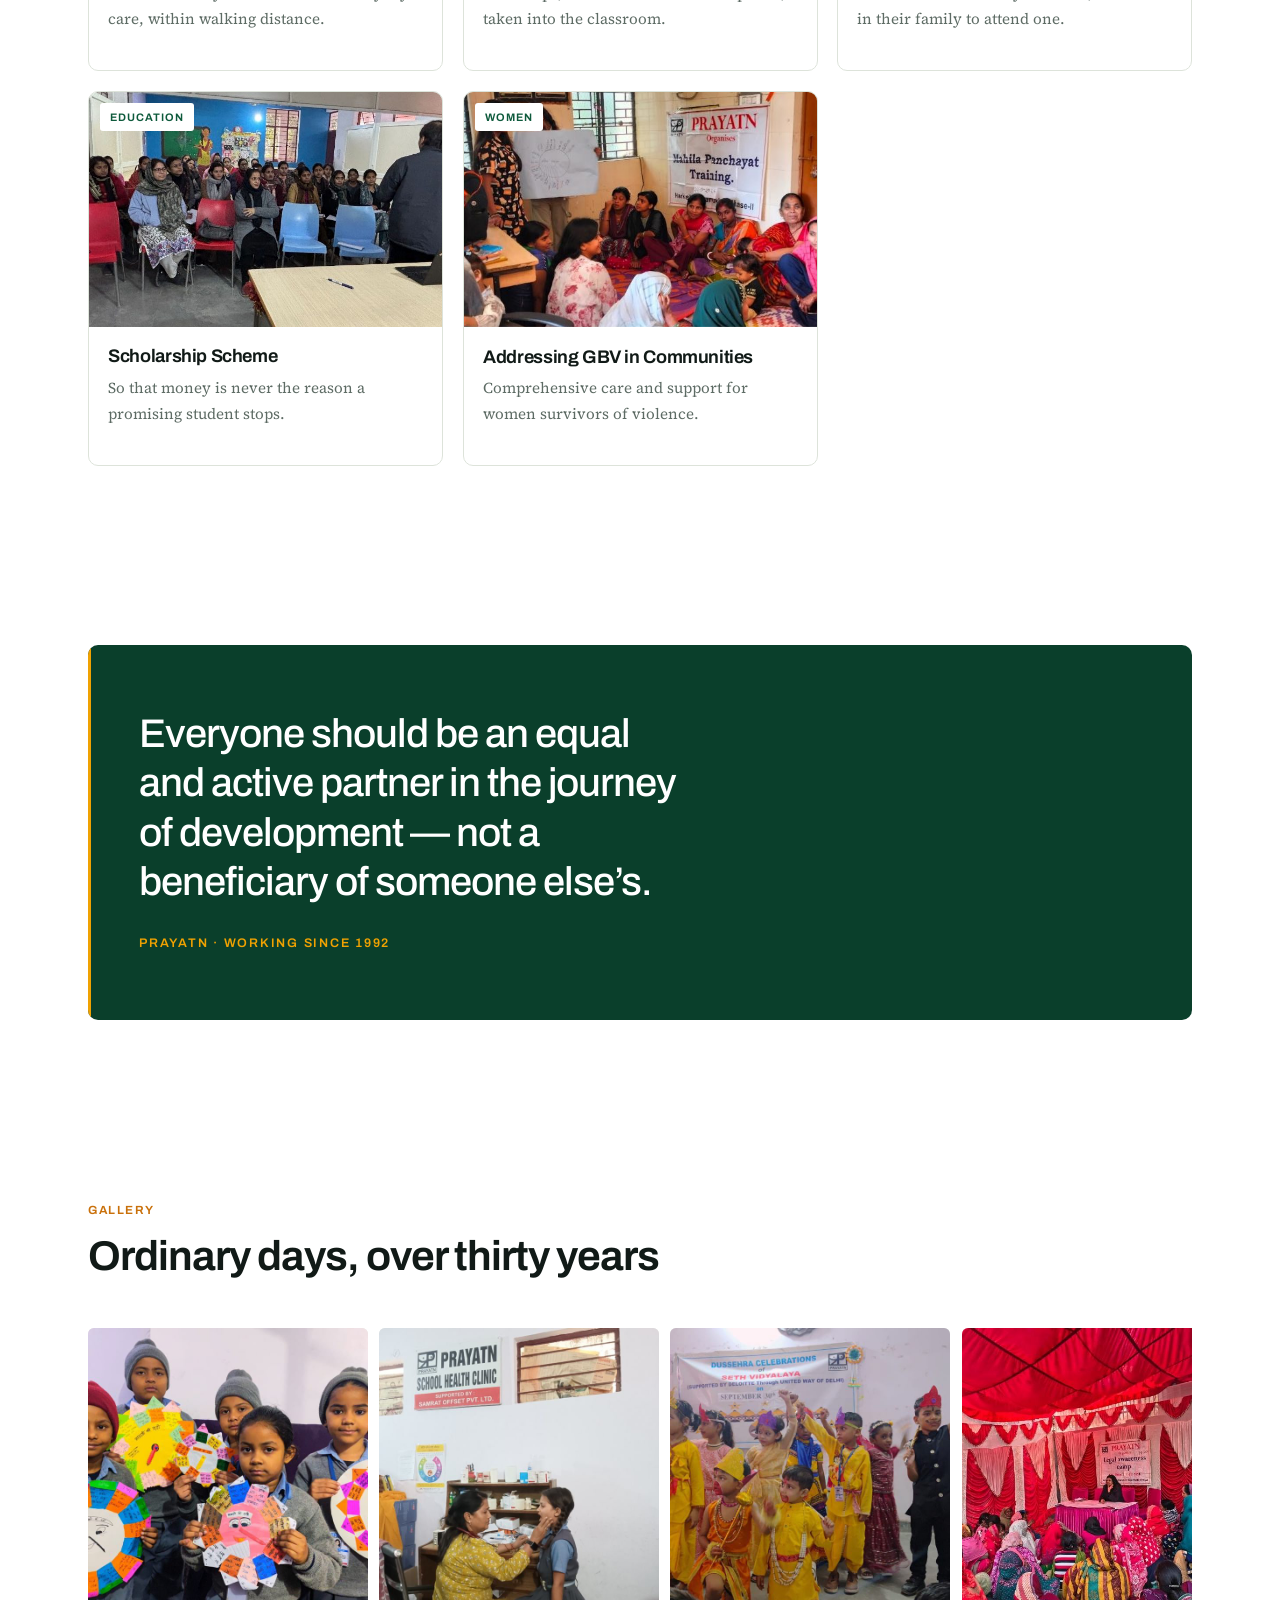
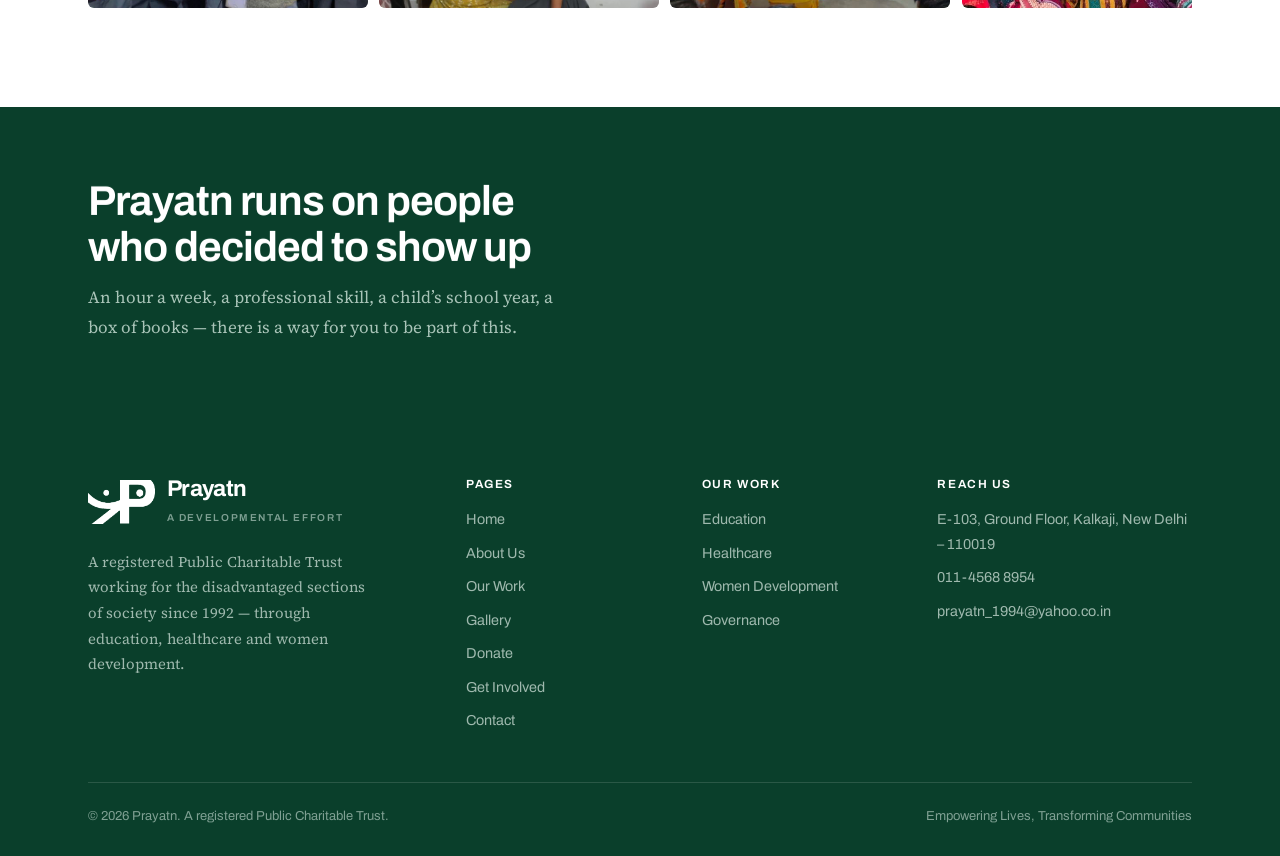
==== commit 23f5fc36: "Merge pull request #1 — full-bleed hero, all 79 gallery photographs, loading failsafe Launch new Pra" ====
--- a/index.html
+++ b/index.html
@@ -19,7 +19,21 @@
 <link rel="preconnect" href="https://fonts.gstatic.com" crossorigin>
 <link href="https://fonts.googleapis.com/css2?family=Archivo:wght@400;500;600;700&family=Source+Serif+4:ital,opsz,wght@0,8..60,400..600;1,8..60,400&display=swap" rel="stylesheet">
 <link rel="stylesheet" href="assets/css/style.css">
-<script>document.documentElement.classList.add('js-anim');</script>
+<script>
+(function (d) {
+  var r = d.documentElement;
+  r.classList.add('js-anim');
+  /* Hiding content before the animation runs is only safe if something is
+     guaranteed to un-hide it. If the behaviour script never arrives — a dropped
+     connection, a blocked file — nothing would, and the page would stay a blank
+     shell for good. So show everything after two seconds unless main.js has
+     taken over by then, and tell it not to animate if that has happened. */
+  setTimeout(function () {
+    if (!window.Prayatn) { window.__prayatnFailsafe = true; r.classList.remove('js-anim'); }
+  }, 2000);
+})(document);
+</script>
+<noscript><style>.js-anim .anim, .js-anim .reveal-img { opacity: 1 !important; clip-path: none !important; }</style></noscript>
 <script type="application/ld+json">
 {
   "@context": "https://schema.org",
@@ -84,15 +98,13 @@
   <div class="page-veil" aria-hidden="true"></div>
   <main id="main">
     <section class="hero">
-      <div class="wrap">
-        <div class="hero__head">
-          <span class="label anim" data-intro>A developmental effort &middot; New Delhi &middot; Since 1992</span>
-          <h1 class="anim" data-intro>Empowering lives,<br><span class="hl">transforming communities</span></h1>
-          <p class="lede hero__lede anim" data-intro>A school. A health centre. A place for women to turn to. Prayatn has worked with the same neighbourhoods of Kalkaji, New Delhi since 1992.</p>
-        </div>
-        <figure class="hero__media anim" data-intro>
-          <img class="reveal-img" src="assets/img/hero-main.jpg" alt="Children of Seth Vidyalaya with their medals on the school sports day" width="1131" height="485">
-        </figure>
+      <div class="hero__media">
+        <img class="reveal-img" src="assets/img/hero-main.jpg" alt="Children of Seth Vidyalaya with their medals on the school sports day" width="1700" height="1133">
+      </div>
+      <div class="wrap hero__inner">
+        <span class="label anim" data-intro>A developmental effort &middot; New Delhi &middot; Since 1992</span>
+        <h1 class="anim" data-intro>Empowering lives,<br><span class="hl">transforming communities</span></h1>
+        <p class="lede hero__lede anim" data-intro>A school. A health centre. A place for women to turn to. Prayatn has worked with the same neighbourhoods of Kalkaji, New Delhi since 1992.</p>
         <p class="hero__caption anim" data-intro><b>Kalkaji, New Delhi.</b> Education, healthcare and women&rsquo;s development, in one neighbourhood.</p>
       </div>
     </section>
@@ -139,10 +151,9 @@
           <p>To the families we serve these are not separate programmes. They are the same life.</p>
         </div>
         <div class="grid grid--3">
-          <div class="workcard anim" data-glow data-group="work">
-            <div class="workcard__media"><img class="reveal-img" src="assets/img/education.jpg" alt="Children reading picture books together in the school library" width="900" height="620" loading="lazy"></div>
+          <div class="workcard anim" data-group="work">
+            <div class="workcard__media"><img class="reveal-img" src="assets/img/education.jpg" alt="Children reading picture books together in the school library" width="900" height="620" loading="lazy"><h3 class="workcard__title">Education</h3></div>
             <div class="workcard__body">
-              <h3>Education</h3>
               <p>A school in the community, and support for students who would otherwise have to stop.</p>
               <ul class="workcard__projects">
                 <li>Seth Vidyalaya</li>
@@ -150,10 +161,9 @@
               </ul>
             </div>
           </div>
-          <div class="workcard anim" data-glow data-group="work">
-            <div class="workcard__media"><img class="reveal-img" src="assets/img/healthcare.jpg" alt="A doctor examining a schoolgirl at the Prayatn School Health Clinic" width="900" height="620" loading="lazy"></div>
+          <div class="workcard anim" data-group="work">
+            <div class="workcard__media"><img class="reveal-img" src="assets/img/healthcare.jpg" alt="A doctor examining a schoolgirl at the Prayatn School Health Clinic" width="900" height="620" loading="lazy"><h3 class="workcard__title">Healthcare</h3></div>
             <div class="workcard__body">
-              <h3>Healthcare</h3>
               <p>Everyday care close to home, and health programmes that reach children in school.</p>
               <ul class="workcard__projects">
                 <li>Swaasthya Kendra</li>
@@ -161,10 +171,9 @@
               </ul>
             </div>
           </div>
-          <div class="workcard anim" data-glow data-group="work">
-            <div class="workcard__media"><img class="reveal-img" src="assets/img/women.jpg" alt="Women seated in a circle at a Prayatn meeting" width="900" height="620" loading="lazy"></div>
+          <div class="workcard anim" data-group="work">
+            <div class="workcard__media"><img class="reveal-img" src="assets/img/women.jpg" alt="Women seated in a circle at a Prayatn meeting" width="900" height="620" loading="lazy"><h3 class="workcard__title">Women Development</h3></div>
             <div class="workcard__body">
-              <h3>Women Development</h3>
               <p>Care and support for women survivors of violence, inside the community itself.</p>
               <ul class="workcard__projects">
                 <li>Addressing GBV in Communities</li>
@@ -182,35 +191,35 @@
           <h2>Five projects, running today</h2>
         </div>
         <div class="projectgrid anim" data-group="proj">
-          <div class="projectcard" data-glow>
+          <div class="projectcard">
             <div class="projectcard__media"><img class="reveal-img" src="assets/img/clinic-1.jpg" alt="A woman being seen by staff at the Prayatn health clinic" width="1000" height="750" loading="lazy"><span class="projectcard__tag">Healthcare</span></div>
             <div class="projectcard__body">
               <h3>Swaasthya Kendra</h3>
               <p>Our community health centre &mdash; everyday care, within walking distance.</p>
             </div>
           </div>
-          <div class="projectcard" data-glow>
+          <div class="projectcard">
             <div class="projectcard__media"><img class="reveal-img" src="assets/img/clinic-2.jpg" alt="A school health awareness session, run in the classroom" width="800" height="1000" loading="lazy"><span class="projectcard__tag">Healthcare</span></div>
             <div class="projectcard__body">
               <h3>School Health Program</h3>
               <p>Check-ups, awareness and follow-up care, taken into the classroom.</p>
             </div>
           </div>
-          <div class="projectcard" data-glow>
+          <div class="projectcard">
             <div class="projectcard__media"><img class="reveal-img" src="assets/img/school-1.jpg" alt="Schoolchildren holding up the paper craft they have made" width="1000" height="750" loading="lazy"><span class="projectcard__tag">Education</span></div>
             <div class="projectcard__body">
               <h3>Seth Vidyalaya</h3>
               <p>Our school &mdash; for many children, the first in their family to attend one.</p>
             </div>
           </div>
-          <div class="projectcard" data-glow>
+          <div class="projectcard">
             <div class="projectcard__media"><img class="reveal-img" src="assets/img/school-2.jpg" alt="A meeting of parents and staff at Seth Vidyalaya" width="800" height="1000" loading="lazy"><span class="projectcard__tag">Education</span></div>
             <div class="projectcard__body">
               <h3>Scholarship Scheme</h3>
               <p>So that money is never the reason a promising student stops.</p>
             </div>
           </div>
-          <div class="projectcard" data-glow>
+          <div class="projectcard">
             <div class="projectcard__media"><img class="reveal-img" src="assets/img/women-1.jpg" alt="A Mahila Panchayat training session in progress" width="1000" height="750" loading="lazy"><span class="projectcard__tag">Women</span></div>
             <div class="projectcard__body">
               <h3>Addressing GBV in Communities</h3>
@@ -223,7 +232,7 @@
 
     <section class="section">
       <div class="wrap">
-        <figure class="quoteblock anim" data-glow data-group="quote" style="margin:0">
+        <figure class="quoteblock anim" data-group="quote" style="margin:0">
           <blockquote>Everyone should be an equal and active partner in the journey of development &mdash; not a beneficiary of someone else&rsquo;s.</blockquote>
           <cite>Prayatn &middot; working since 1992</cite>
         </figure>
@@ -237,14 +246,14 @@
           <h2>Ordinary days, over thirty years</h2>
         </div>
         <div class="strip anim" data-group="gal">
-          <div><img class="reveal-img" src="assets/img/gallery-1.jpg" alt="Schoolchildren holding up the paper craft they have made" width="800" height="800" loading="lazy"></div>
-          <div><img class="reveal-img" src="assets/img/gallery-2.jpg" alt="A doctor examining a schoolgirl at the Prayatn School Health Clinic" width="800" height="800" loading="lazy"></div>
-          <div><img class="reveal-img" src="assets/img/gallery-3.jpg" alt="Children in costume for the school&rsquo;s Dussehra celebration" width="800" height="800" loading="lazy"></div>
-          <div><img class="reveal-img" src="assets/img/gallery-4.jpg" alt="A legal awareness camp run by Prayatn under a marquee" width="800" height="800" loading="lazy"></div>
-          <div><img class="reveal-img" src="assets/img/gallery-5.jpg" alt="Children at work in the school computer room" width="800" height="800" loading="lazy"></div>
-          <div><img class="reveal-img" src="assets/img/gallery-6.jpg" alt="Schoolchildren on National Deworming Day, holding their tablets" width="800" height="800" loading="lazy"></div>
-          <div><img class="reveal-img" src="assets/img/gallery-7.jpg" alt="Seth Vidyalaya pupils outdoors with their certificates" width="800" height="800" loading="lazy"></div>
-          <div><img class="reveal-img" src="assets/img/gallery-8.jpg" alt="Women seated in a circle at a Prayatn meeting" width="800" height="800" loading="lazy"></div>
+          <div><img class="reveal-img" src="assets/img/gallery-51.jpg" alt="Schoolchildren holding up the paper craft they have made" width="640" height="640" loading="lazy"></div>
+          <div><img class="reveal-img" src="assets/img/gallery-5.jpg" alt="A doctor examining a schoolgirl at the Prayatn School Health Clinic" width="640" height="640" loading="lazy"></div>
+          <div><img class="reveal-img" src="assets/img/gallery-47.jpg" alt="Children in costume for the school&rsquo;s Dussehra celebration" width="640" height="640" loading="lazy"></div>
+          <div><img class="reveal-img" src="assets/img/gallery-29.jpg" alt="A legal awareness camp run by Prayatn under a marquee" width="640" height="640" loading="lazy"></div>
+          <div><img class="reveal-img" src="assets/img/gallery-40.jpg" alt="Children at work in the school computer room" width="640" height="640" loading="lazy"></div>
+          <div><img class="reveal-img" src="assets/img/gallery-21.jpg" alt="Schoolchildren on National Deworming Day, holding their tablets" width="640" height="640" loading="lazy"></div>
+          <div><img class="reveal-img" src="assets/img/gallery-49.jpg" alt="Seth Vidyalaya pupils outdoors with their certificates" width="640" height="640" loading="lazy"></div>
+          <div><img class="reveal-img" src="assets/img/gallery-77.jpg" alt="Women seated in a circle at a Prayatn meeting" width="640" height="640" loading="lazy"></div>
         </div>
       </div>
     </section>
--- a/assets/css/style.css
+++ b/assets/css/style.css
@@ -260,38 +260,108 @@
 @media (min-width: 981px) { .nav-backdrop { display: none; } }
 
 /* ---------- hero ---------- */
-.hero { padding-block: clamp(2.5rem, 5vw, 4.25rem) 0; }
-.hero__head { max-width: 900px; }
-.hero h1 { margin-bottom: 1.1rem; }
-.hero h1 .hl { color: var(--green-700); }
-.hero__lede { margin-bottom: 1.9rem; }
-.hero__media {
-  /* Full shorthand, so it also clears the browser's default figure margins —
-     the element must not need an inline style:margin:0 to sit correctly. */
-  margin: clamp(2.25rem, 4vw, 3.25rem) 0 0; position: relative;
-  border-radius: var(--r-md); overflow: hidden; background: var(--stone-100);
-}
-.hero__media img { width: 100%; height: auto; aspect-ratio: 21/9; object-fit: cover; }
-@media (max-width: 700px) { .hero__media img { aspect-ratio: 4/3; } }
+/* The hero fills the window edge to edge, with the writing over the picture.
+   The photograph is the background, so the text sits on a scrim dark enough
+   to keep it legible whatever the picture behind it happens to be. */
+.hero {
+  position: relative; isolation: isolate;
+  min-height: min(88vh, 780px);
+  display: flex; align-items: flex-end;
+  padding-block: clamp(4rem, 12vw, 8rem) clamp(2.25rem, 5vw, 3.5rem);
+  background: var(--green-900);
+  overflow: hidden;
+}
+.hero__media { position: absolute; inset: 0; z-index: -2; margin: 0; }
+.hero__media img { width: 100%; height: 100%; object-fit: cover; object-position: 50% 38%; }
+.hero::after {
+  content: ""; position: absolute; inset: 0; z-index: -1; pointer-events: none;
+  /* dark where the words are, close to clear where the photograph is */
+  background:
+    linear-gradient(to right, rgba(4,26,18,.93) 0%, rgba(4,26,18,.82) 30%, rgba(4,26,18,.3) 62%, rgba(4,26,18,.08) 100%),
+    linear-gradient(to top, rgba(4,26,18,.55) 0%, transparent 34%);
+}
+.hero__inner { position: relative; max-width: min(var(--wrap), 100%); }
+.hero .label { color: var(--saffron-bright); }
+.hero h1 {
+  color: #fff; margin-bottom: 1.1rem; max-width: 16ch;
+  font-size: clamp(2.6rem, 6.4vw, 4.6rem); letter-spacing: -0.032em; line-height: 1.02;
+  text-shadow: 0 2px 30px rgba(0,0,0,.35);
+}
+.hero h1 .hl { color: var(--saffron-bright); }
+.hero__lede { color: rgba(255,255,255,.9); margin-bottom: 1.9rem; max-width: 54ch; }
+.hero .btn--primary { background: var(--saffron); }
+.hero .btn--primary:hover { background: #A85B06; }
 .hero__caption {
-  font-family: var(--display); font-size: .8rem; color: var(--muted);
-  margin-top: .7rem; display: flex; flex-wrap: wrap; gap: .15rem .5rem; align-items: baseline;
-}
-.hero__caption b { white-space: nowrap; }
-.hero__caption b { color: var(--ink); font-weight: 600; }
+  font-family: var(--display); font-size: .8rem; color: rgba(255,255,255,.72);
+  margin-top: 2rem; padding-top: 1rem; border-top: 1px solid rgba(255,255,255,.18);
+  display: flex; flex-wrap: wrap; gap: .15rem .5rem; align-items: baseline;
+}
+.hero__caption b { white-space: nowrap; color: #fff; font-weight: 600; }
+@media (max-width: 900px) {
+  /* narrow screens have no room beside the text, so darken the whole frame */
+  .hero::after {
+    background: linear-gradient(to top, rgba(4,26,18,.93) 0%, rgba(4,26,18,.8) 45%, rgba(4,26,18,.62) 100%);
+  }
+}
+@media (max-width: 700px) {
+  .hero { min-height: min(82vh, 620px); }
+  .hero h1 { max-width: none; }
+}
+
+/* ==========================================================================
+   Origin — the founding story, given the whole width so it reads as the
+   turning point of the page rather than one more row of text and picture.
+   ========================================================================== */
+.origin {
+  position: relative; isolation: isolate; overflow: hidden;
+  background: var(--green-900);
+  padding-block: clamp(3.5rem, 9vw, 7rem);
+}
+.origin__media { position: absolute; inset: 0; z-index: -2; }
+.origin__media img { width: 100%; height: 100%; object-fit: cover; object-position: 50% 42%; }
+.origin::after {
+  content: ""; position: absolute; inset: 0; z-index: -1; pointer-events: none;
+  background:
+    linear-gradient(to right, rgba(6,32,22,.96) 0%, rgba(6,32,22,.88) 46%, rgba(6,32,22,.55) 100%),
+    linear-gradient(to bottom, rgba(6,32,22,.5), rgba(6,32,22,.5));
+}
+.origin__inner { position: relative; }
+.origin__panel { max-width: 60ch; color: rgba(255,255,255,.86); }
+.origin__panel h2 { color: #fff; font-size: clamp(1.9rem, 3.8vw, 2.9rem); }
+.origin__panel .label { color: var(--saffron-bright); }
+.origin__year {
+  font-family: var(--display); font-weight: 700; line-height: .9;
+  font-size: clamp(4.5rem, 13vw, 9rem); letter-spacing: -.05em;
+  margin: 0 0 .35rem; color: transparent;
+  -webkit-text-stroke: 1.5px rgba(240,162,2,.75);
+}
+.origin__year span { display: block; }
+.origin__note {
+  margin-top: 1.6rem; padding-top: 1rem; border-top: 1px solid rgba(255,255,255,.2);
+  font-family: var(--display); font-size: .87rem; color: rgba(255,255,255,.6);
+}
+@media (max-width: 700px) {
+  .origin::after { background: linear-gradient(to bottom, rgba(6,32,22,.9), rgba(6,32,22,.95)); }
+}
 
 /* fact strip under hero */
-.factstrip { border-top: 1px solid var(--rule); border-bottom: 1px solid var(--rule); }
-.factstrip__inner { display: grid; grid-template-columns: repeat(auto-fit, minmax(min(100%, 190px), 1fr)); }
-.fact { padding: 1.6rem 1.5rem 1.6rem 0; border-right: 1px solid var(--rule); }
+.factstrip { background: var(--green-900); color: #C8D8D0; }
+.factstrip__inner {
+  display: grid; grid-template-columns: repeat(auto-fit, minmax(min(100%, 180px), 1fr));
+  padding-block: clamp(2.25rem, 5vw, 3.5rem);
+}
+.fact { padding: .9rem 1.25rem; text-align: center; border-right: 1px solid rgba(255,255,255,.14); }
 .fact:last-child { border-right: 0; }
-@media (max-width: 640px) { .fact { border-right: 0; border-bottom: 1px solid var(--rule-soft); padding-right: 0; } .fact:last-child { border-bottom: 0; } }
+@media (max-width: 640px) { .fact { border-right: 0; border-bottom: 1px solid rgba(255,255,255,.14); } .fact:last-child { border-bottom: 0; } }
 .fact b {
-  display: block; font-family: var(--display); font-size: clamp(2rem, 4vw, 2.85rem);
-  font-weight: 700; letter-spacing: -.03em; color: var(--green-700); line-height: 1;
+  display: block; font-family: var(--display); font-size: clamp(2.6rem, 6vw, 4.1rem);
+  font-weight: 700; letter-spacing: -.04em; color: var(--saffron-bright); line-height: 1;
   font-variant-numeric: tabular-nums;
 }
-.fact span { display: block; margin-top: .55rem; font-family: var(--display); font-size: .87rem; color: var(--muted); max-width: 22ch; }
+.fact span {
+  display: block; margin: .7rem auto 0; font-family: var(--display); font-size: .84rem;
+  letter-spacing: .06em; text-transform: uppercase; color: rgba(255,255,255,.72); max-width: 20ch;
+}
 
 /* ---------- feature rows ---------- */
 .feature { display: grid; gap: clamp(1.75rem, 4vw, 3.5rem); align-items: center; grid-template-columns: 1fr; }
@@ -306,7 +376,16 @@
   transition: border-color .2s ease;
 }
 .workcard:hover { border-color: var(--green-500); color: inherit; }
-.workcard__media { aspect-ratio: 16/10; overflow: hidden; background: var(--stone-100); }
+.workcard__media { aspect-ratio: 16/10; overflow: hidden; background: var(--stone-100); position: relative; }
+.workcard__media::after {
+  content: ""; position: absolute; inset: 0; pointer-events: none;
+  background: linear-gradient(to top, rgba(6,32,22,.85) 0%, rgba(6,32,22,.35) 45%, transparent 78%);
+}
+.workcard__title {
+  position: absolute; left: 0; right: 0; bottom: 0; z-index: 2; margin: 0;
+  padding: 1rem 1.15rem; color: #fff; font-size: clamp(1.25rem, 2vw, 1.55rem);
+  letter-spacing: -.02em; text-shadow: 0 1px 16px rgba(0,0,0,.4);
+}
 .workcard__media img { width: 100%; height: 100%; object-fit: cover; }
 .workcard__body { padding: 1.4rem 1.4rem 1.5rem; display: flex; flex-direction: column; flex: 1; }
 .workcard__body h3 { margin-bottom: .5rem; }
@@ -364,14 +443,16 @@
    Names, not buttons. These are not links, so nothing here may look or behave
    as though it can be clicked: no box, no hover lift, no pointer cursor. */
 .partners {
-  /* narrow enough that all five sit on one row on a desktop, so the last name
-     is not orphaned under a stub of rule */
+  /* names sit on a tinted band, evenly spaced, so the row reads as one block
+     rather than five items in a list */
   display: grid; grid-template-columns: repeat(auto-fit, minmax(min(100%, 195px), 1fr));
-  border-top: 1px solid var(--rule);
+  gap: 1px; background: var(--rule);
+  border: 1px solid var(--rule); border-radius: var(--r-md); overflow: hidden;
 }
 .partner {
-  padding: 1.4rem 1.5rem 1.4rem 0; border-bottom: 1px solid var(--rule);
+  padding: 1.75rem 1.25rem; background: var(--green-50); text-align: center;
   font-family: var(--display); color: var(--ink); cursor: default;
+  display: flex; flex-direction: column; justify-content: center;
 }
 .partner b { display: block; font-weight: 600; font-size: 1rem; line-height: 1.35; }
 .partner span {
@@ -471,7 +552,18 @@
 .contact-row dd { margin: 0; color: var(--ink); }
 .contact-row a { text-decoration: none; }
 .contact-row a:hover { text-decoration: underline; }
-.map-embed { border: 1px solid var(--rule); border-radius: var(--r-md); width: 100%; aspect-ratio: 16/8; }
+/* where to find us — a link instead of an embedded map, so nothing can break */
+.findus {
+  display: flex; flex-wrap: wrap; gap: 1.25rem 2rem;
+  align-items: center; justify-content: space-between;
+  border: 1px solid var(--rule); border-left: 3px solid var(--saffron);
+  border-radius: var(--r-md); padding: clamp(1.25rem, 3vw, 1.9rem);
+  background: var(--stone-50);
+  transition: border-color .2s ease;
+}
+.findus:hover { border-color: var(--green-500); border-left-color: var(--saffron); }
+.findus .label { margin-bottom: .4rem; }
+.findus__addr { font-family: var(--display); font-size: 1.05rem; color: var(--ink); margin: 0; }
 
 /* ---------- footer ---------- */
 .site-footer { background: var(--green-900); color: #9FB9AE; padding-block: clamp(2.75rem, 5vw, 4rem) 1.75rem; font-size: .95rem; }
@@ -685,7 +777,9 @@
 }
 
 /* ==========================================================================
-   Hover glow — a soft light that follows the cursor around the edge of a box
+   Hover glow — a soft light that follows the cursor around the edge of a box.
+   Only the ways-to-give cards on the Donate page carry data-glow. Everywhere
+   else a hover just turns the edge green, which is quieter and reads better.
    ========================================================================== */
 [data-glow] { position: relative; isolation: isolate; }
 [data-glow]::before {
@@ -711,11 +805,9 @@
 [data-glow]:hover::after { opacity: 1; }
 [data-glow] > * { position: relative; z-index: 3; }
 
-/* the quote panel glows in its own colours */
-.quoteblock[data-glow]::before {
-  background: radial-gradient(300px circle at var(--glow-x, 50%) var(--glow-y, 0%),
-    rgba(240,162,2,.9), rgba(240,162,2,.25) 45%, transparent 72%);
-}
+/* the panels that are not cards answer a hover with a green edge too */
+.form-panel { transition: border-color .2s ease; }
+.form-panel:hover, .form-panel:focus-within { border-color: var(--green-500); }
 
 @media (hover: none) {
   [data-glow]::before, [data-glow]::after { display: none; }
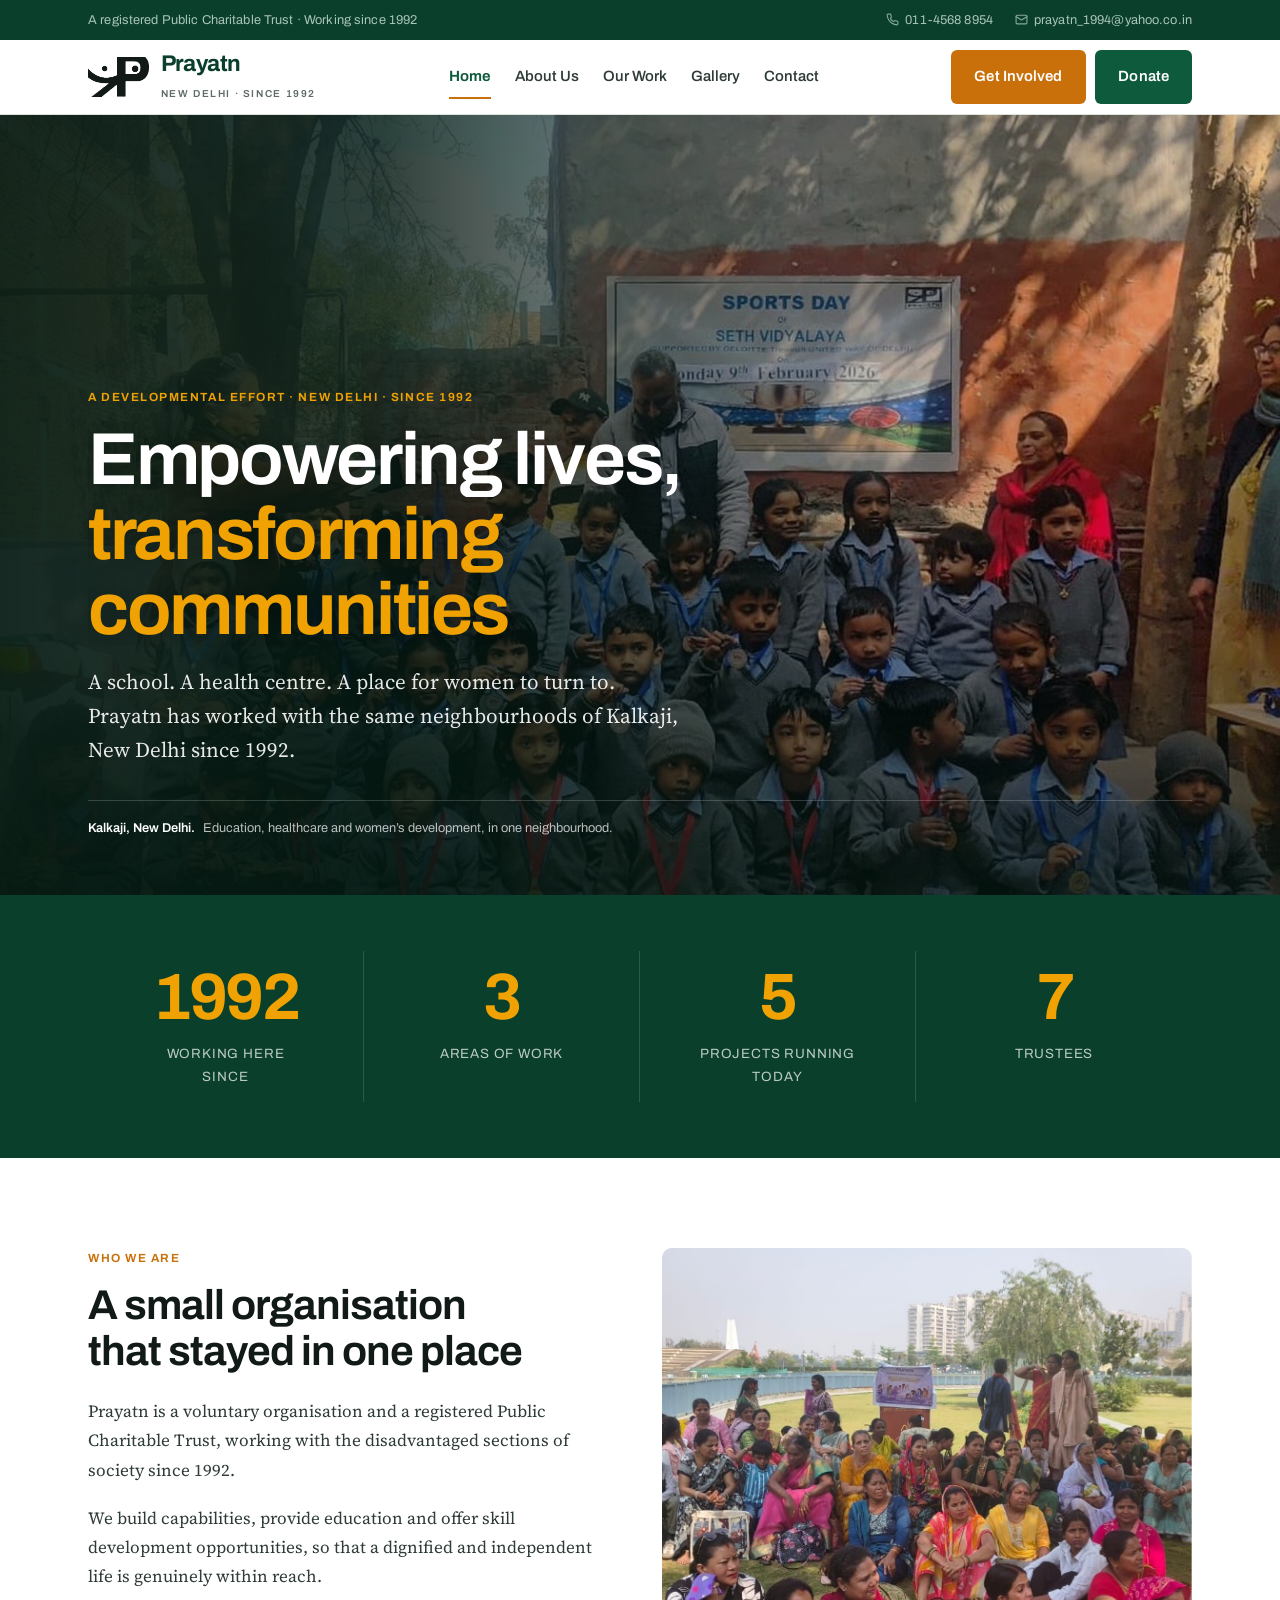
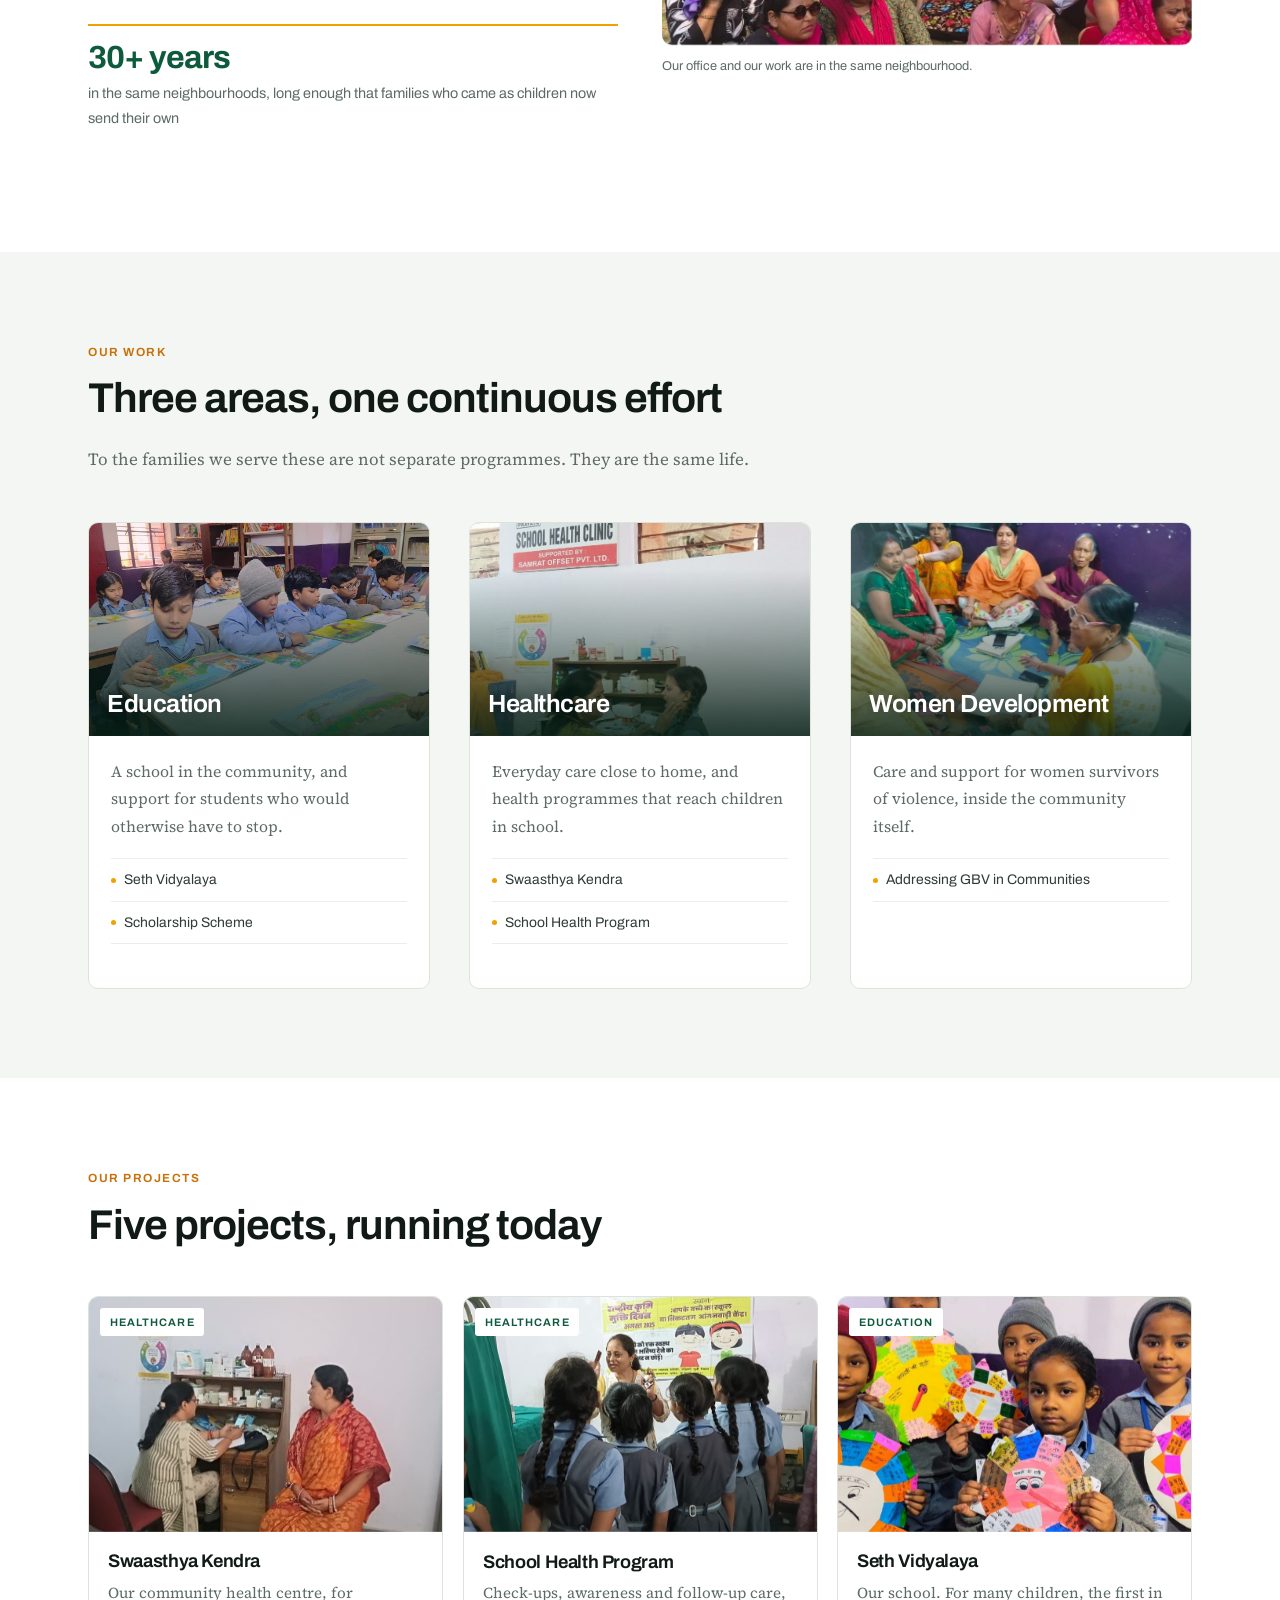
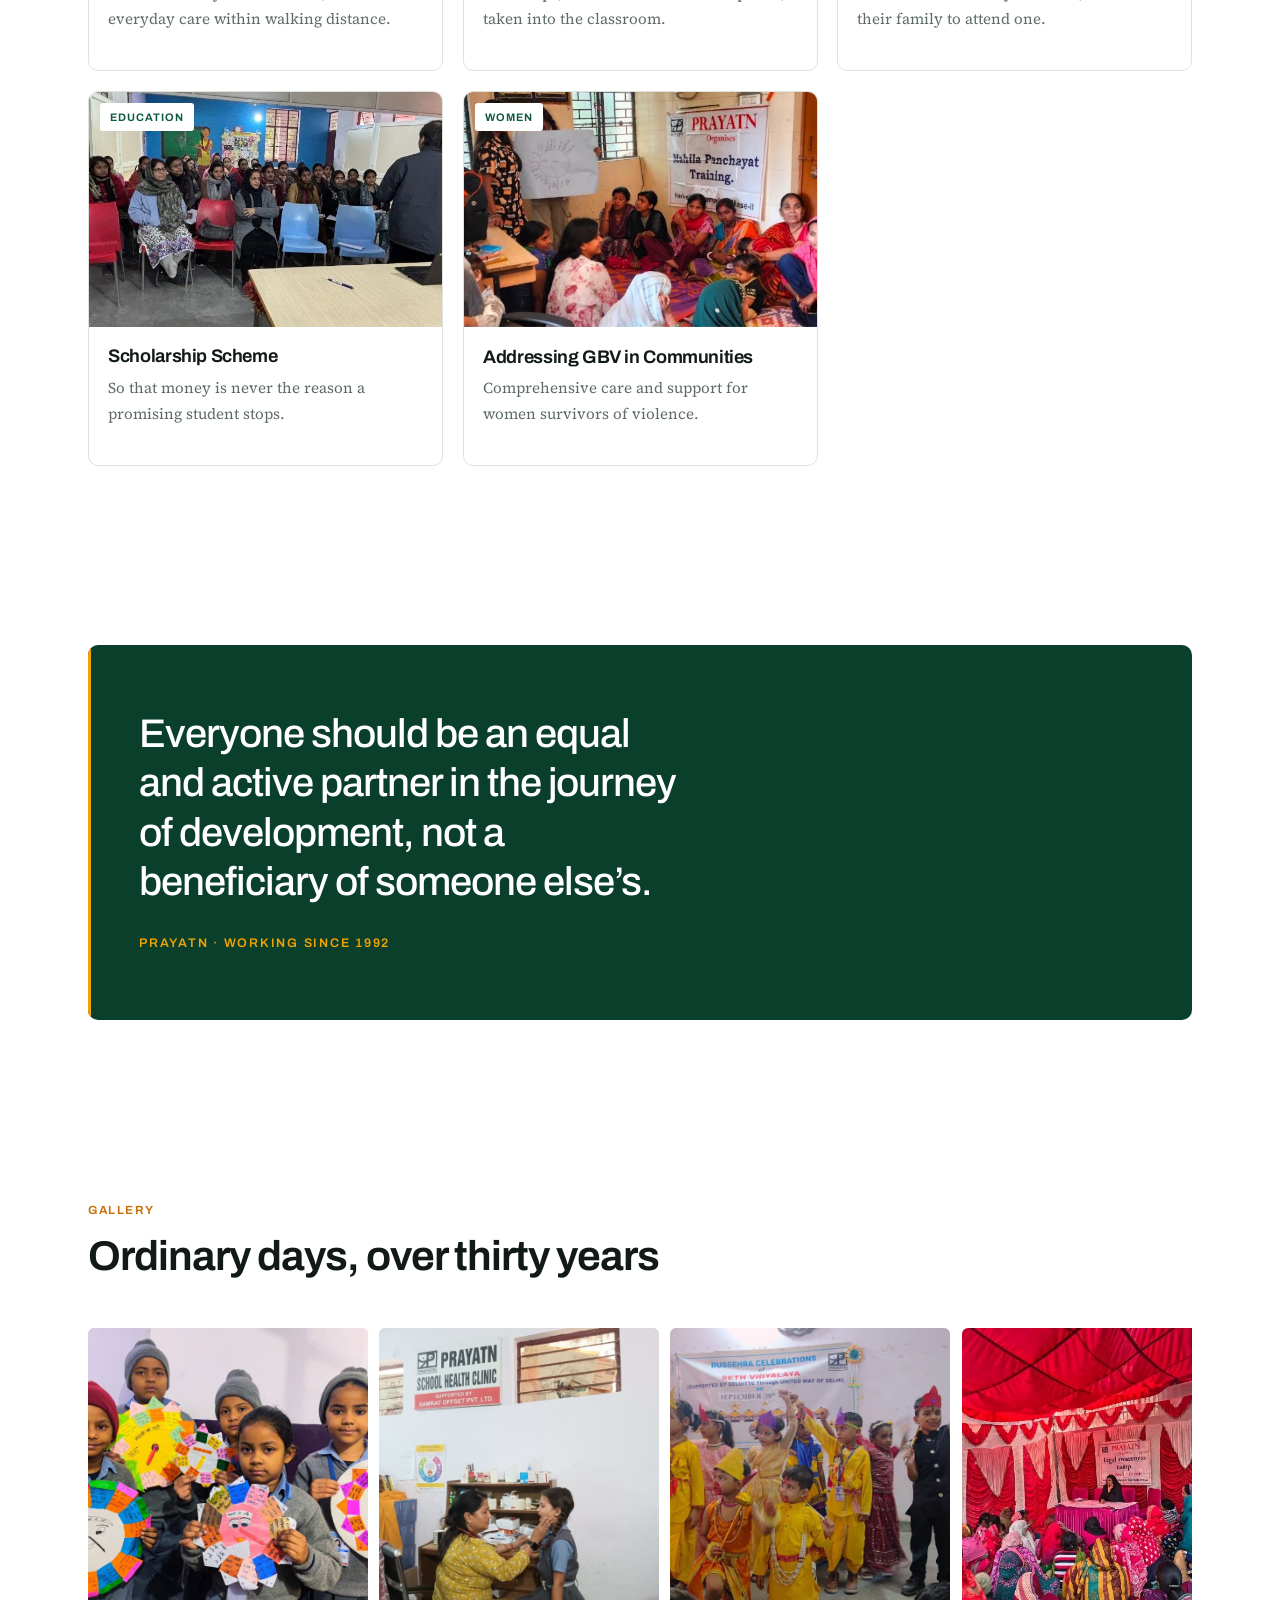
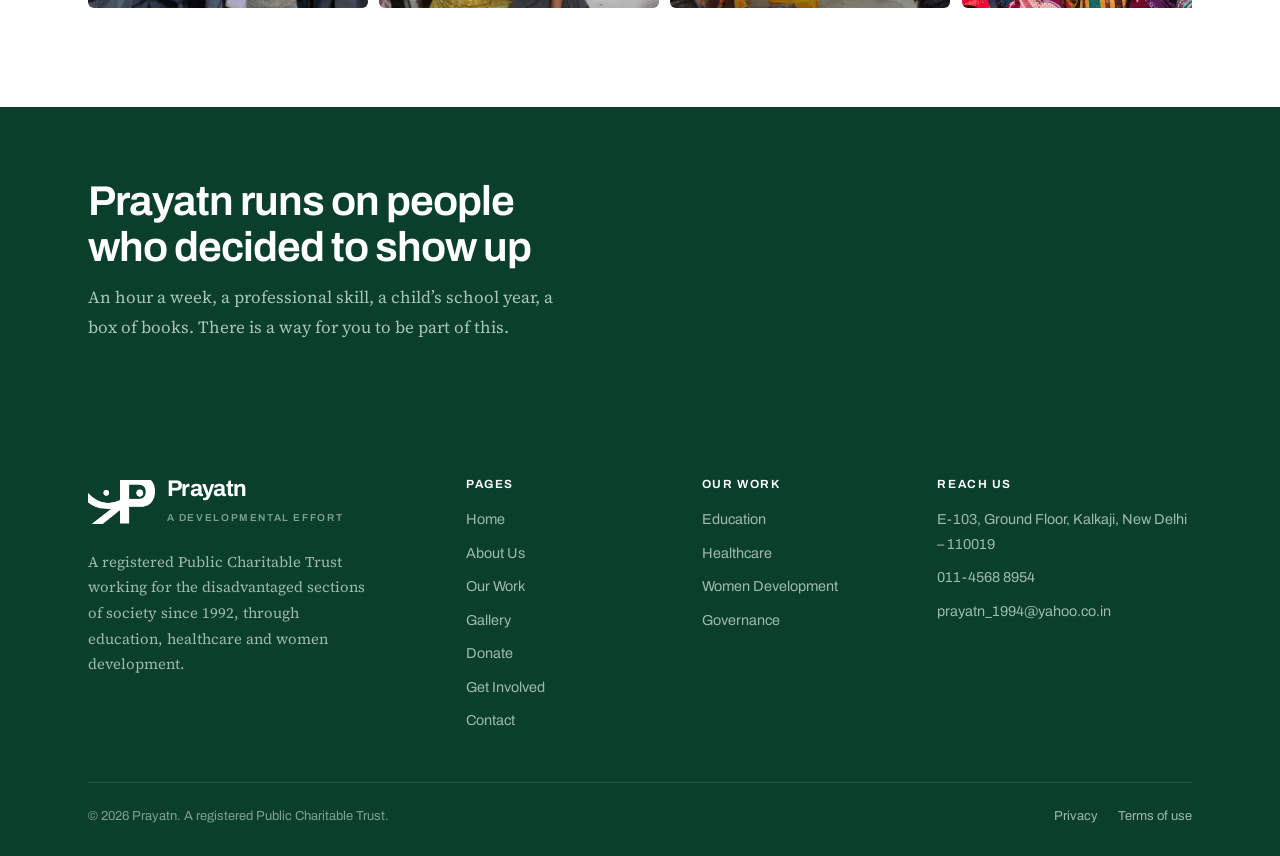
==== commit 37346a5c: "Apply the house rules: no em dashes, no cursor animation, add privacy and terms - Every em dash on t" ====
--- a/index.html
+++ b/index.html
@@ -3,12 +3,12 @@
 <head>
 <meta charset="utf-8">
 <meta name="viewport" content="width=device-width, initial-scale=1">
-<title>Prayatn &mdash; Empowering Lives, Transforming Communities</title>
+<title>Prayatn: Empowering Lives, Transforming Communities</title>
 <meta name="description" content="Prayatn is a registered Public Charitable Trust working since 1992 with disadvantaged communities in Kalkaji, New Delhi, through education, healthcare and women development.">
 <meta name="theme-color" content="#0A3F2B">
 <link rel="canonical" href="https://www.prayatnonline.org/">
 <meta property="og:type" content="website">
-<meta property="og:title" content="Prayatn &mdash; Empowering Lives, Transforming Communities">
+<meta property="og:title" content="Prayatn: Empowering Lives, Transforming Communities">
 <meta property="og:description" content="Prayatn is a registered Public Charitable Trust working since 1992 with disadvantaged communities in Kalkaji, New Delhi, through education, healthcare and women development.">
 <meta property="og:url" content="https://www.prayatnonline.org/">
 <meta property="og:site_name" content="Prayatn">
@@ -24,8 +24,8 @@
   var r = d.documentElement;
   r.classList.add('js-anim');
   /* Hiding content before the animation runs is only safe if something is
-     guaranteed to un-hide it. If the behaviour script never arrives — a dropped
-     connection, a blocked file — nothing would, and the page would stay a blank
+     guaranteed to un-hide it. If the behaviour script never arrives, a dropped
+     connection, a blocked file, nothing would, and the page would stay a blank
      shell for good. So show everything after two seconds unless main.js has
      taken over by then, and tell it not to animate if that has happened. */
   setTimeout(function () {
@@ -69,7 +69,7 @@
   </div>
   <header class="site-header">
     <div class="wrap header-inner">
-      <a class="brand" href="index.html" aria-label="Prayatn — go to the home page">
+      <a class="brand" href="index.html" aria-label="Prayatn, go to the home page">
         <img class="brand__mark" src="assets/img/logo.png" alt="" width="480" height="313">
         <span>
           <span class="brand__name">Prayatn</span>
@@ -111,12 +111,12 @@
 
     <section class="factstrip">
       <div class="wrap factstrip__inner">
-        <!-- TODO: swap two of these for your strongest real numbers — children enrolled,
-             patients seen last year, women supported. Set data-count to the figure. -->
+        <!-- TODO: swap two of these for your strongest real numbers, children enrolled,
+             patients seen last year, women supported. -->
         <div class="fact anim" data-group="facts"><b>1992</b><span>Working here since</span></div>
-        <div class="fact anim" data-group="facts"><b data-count="3">3</b><span>Areas of work</span></div>
-        <div class="fact anim" data-group="facts"><b data-count="5">5</b><span>Projects running today</span></div>
-        <div class="fact anim" data-group="facts"><b data-count="7">7</b><span>Trustees</span></div>
+        <div class="fact anim" data-group="facts"><b>3</b><span>Areas of work</span></div>
+        <div class="fact anim" data-group="facts"><b>5</b><span>Projects running today</span></div>
+        <div class="fact anim" data-group="facts"><b>7</b><span>Trustees</span></div>
       </div>
     </section>
 
@@ -127,10 +127,10 @@
           <span class="label">Who we are</span>
           <h2>A small organisation that stayed in one place</h2>
           <p>Prayatn is a voluntary organisation and a registered Public Charitable Trust, working with the disadvantaged sections of society since 1992.</p>
-          <p>We build capabilities, provide education and offer skill development opportunities &mdash; so that a dignified and independent life is genuinely within reach.</p>
+          <p>We build capabilities, provide education and offer skill development opportunities, so that a dignified and independent life is genuinely within reach.</p>
           <div class="sidefact">
             <b>30+ years</b>
-            <span>in the same neighbourhoods &mdash; long enough that families who came as children now send their own</span>
+            <span>in the same neighbourhoods, long enough that families who came as children now send their own</span>
           </div>
 
         </div>
@@ -195,7 +195,7 @@
             <div class="projectcard__media"><img class="reveal-img" src="assets/img/clinic-1.jpg" alt="A woman being seen by staff at the Prayatn health clinic" width="1000" height="750" loading="lazy"><span class="projectcard__tag">Healthcare</span></div>
             <div class="projectcard__body">
               <h3>Swaasthya Kendra</h3>
-              <p>Our community health centre &mdash; everyday care, within walking distance.</p>
+              <p>Our community health centre, for everyday care within walking distance.</p>
             </div>
           </div>
           <div class="projectcard">
@@ -209,7 +209,7 @@
             <div class="projectcard__media"><img class="reveal-img" src="assets/img/school-1.jpg" alt="Schoolchildren holding up the paper craft they have made" width="1000" height="750" loading="lazy"><span class="projectcard__tag">Education</span></div>
             <div class="projectcard__body">
               <h3>Seth Vidyalaya</h3>
-              <p>Our school &mdash; for many children, the first in their family to attend one.</p>
+              <p>Our school. For many children, the first in their family to attend one.</p>
             </div>
           </div>
           <div class="projectcard">
@@ -233,7 +233,7 @@
     <section class="section">
       <div class="wrap">
         <figure class="quoteblock anim" data-group="quote" style="margin:0">
-          <blockquote>Everyone should be an equal and active partner in the journey of development &mdash; not a beneficiary of someone else&rsquo;s.</blockquote>
+          <blockquote>Everyone should be an equal and active partner in the journey of development, not a beneficiary of someone else&rsquo;s.</blockquote>
           <cite>Prayatn &middot; working since 1992</cite>
         </figure>
       </div>
@@ -262,7 +262,7 @@
       <div class="wrap cta__inner">
         <div class="anim" data-group="cta">
           <h2>Prayatn runs on people who decided to show up</h2>
-          <p>An hour a week, a professional skill, a child&rsquo;s school year, a box of books &mdash; there is a way for you to be part of this.</p>
+          <p>An hour a week, a professional skill, a child&rsquo;s school year, a box of books. There is a way for you to be part of this.</p>
         </div>
       </div>
     </section>
@@ -278,7 +278,7 @@
               <span class="brand__sub">A developmental effort</span>
             </span>
           </a>
-          <p>A registered Public Charitable Trust working for the disadvantaged sections of society since 1992 &mdash; through education, healthcare and women development.</p>
+          <p>A registered Public Charitable Trust working for the disadvantaged sections of society since 1992, through education, healthcare and women development.</p>
         </div>
         <div class="footer-col">
           <h4>Pages</h4>
@@ -312,7 +312,10 @@
       </div>
       <div class="footer-bottom">
         <p>&copy; <span data-year>2026</span> Prayatn. A registered Public Charitable Trust.</p>
-        <p>Empowering Lives, Transforming Communities</p>
+        <p class="footer-legal">
+          <a href="privacy.html">Privacy</a>
+          <a href="terms.html">Terms of use</a>
+        </p>
       </div>
     </div>
   </footer>
--- a/assets/css/style.css
+++ b/assets/css/style.css
@@ -25,7 +25,7 @@
   --saffron-bright: #F0A202;         /* graphic accents only */
   --saffron-50: #FBF0DC;
 
-  --r-xs: 3px;  --r-sm: 6px;  --r-md: 10px;  --r-pill: 999px;
+  --r-xs: 3px;  --r-sm: 6px;  --r-md: 10px;
 
   --display: "Archivo", ui-sans-serif, system-ui, -apple-system, "Segoe UI", Roboto, sans-serif;
   --body: "Source Serif 4", ui-serif, Georgia, "Times New Roman", serif;
@@ -344,6 +344,31 @@
   .origin::after { background: linear-gradient(to bottom, rgba(6,32,22,.9), rgba(6,32,22,.95)); }
 }
 
+/* ==========================================================================
+   Photo band — a full-width photograph with a single line over it, used to
+   give the shorter pages something to look at between blocks of writing.
+   ========================================================================== */
+.photoband {
+  position: relative; isolation: isolate; overflow: hidden;
+  background: var(--green-900);
+  min-height: clamp(240px, 34vw, 400px);
+  display: flex; align-items: flex-end;
+  padding-block: clamp(2rem, 5vw, 3.25rem);
+}
+.photoband__media { position: absolute; inset: 0; z-index: -2; }
+.photoband__media img { width: 100%; height: 100%; object-fit: cover; object-position: 50% 42%; }
+.photoband::after {
+  content: ""; position: absolute; inset: 0; z-index: -1; pointer-events: none;
+  background: linear-gradient(to top, rgba(6,32,22,.9) 0%, rgba(6,32,22,.45) 45%, rgba(6,32,22,.12) 100%);
+}
+.photoband__inner { position: relative; }
+.photoband__line {
+  margin: 0; color: #fff; max-width: 34ch;
+  font-family: var(--display); font-weight: 650; letter-spacing: -.02em;
+  font-size: clamp(1.35rem, 2.8vw, 2.1rem); line-height: 1.2;
+  text-shadow: 0 1px 20px rgba(0,0,0,.4);
+}
+
 /* fact strip under hero */
 .factstrip { background: var(--green-900); color: #C8D8D0; }
 .factstrip__inner {
@@ -442,23 +467,84 @@
 /* ---------- partners ----------
    Names, not buttons. These are not links, so nothing here may look or behave
    as though it can be clicked: no box, no hover lift, no pointer cursor. */
+/* ==========================================================================
+   Partners — a dark full-width band so the row reads as its own moment on the
+   page, with glassy tiles that light up under the cursor.
+   ========================================================================== */
+.partnerband {
+  position: relative; isolation: isolate; overflow: hidden;
+  background: radial-gradient(120% 90% at 12% 0%, #10553A 0%, var(--green-900) 55%, #062018 100%);
+  color: rgba(255,255,255,.82);
+}
+/* two soft lights, one warm one cool, so the band is not a flat rectangle */
+.partnerband::before {
+  content: ""; position: absolute; z-index: -1; pointer-events: none;
+  inset: -30% -10% auto -10%; height: 70%;
+  background: radial-gradient(closest-side, rgba(240,162,2,.22), transparent 70%);
+}
+.partnerband::after {
+  content: ""; position: absolute; z-index: -1; pointer-events: none;
+  inset: auto -20% -40% 40%; height: 80%;
+  background: radial-gradient(closest-side, rgba(26,122,84,.55), transparent 72%);
+}
+.partnerband__head { max-width: 640px; margin-bottom: clamp(2rem, 4vw, 2.75rem); }
+.partnerband__head h2 { color: #fff; }
+.partnerband__head p { color: rgba(255,255,255,.68); }
+
 .partners {
-  /* names sit on a tinted band, evenly spaced, so the row reads as one block
-     rather than five items in a list */
   display: grid; grid-template-columns: repeat(auto-fit, minmax(min(100%, 195px), 1fr));
-  gap: 1px; background: var(--rule);
-  border: 1px solid var(--rule); border-radius: var(--r-md); overflow: hidden;
+  gap: clamp(.7rem, 1.4vw, 1rem);
 }
 .partner {
-  padding: 1.75rem 1.25rem; background: var(--green-50); text-align: center;
-  font-family: var(--display); color: var(--ink); cursor: default;
-  display: flex; flex-direction: column; justify-content: center;
-}
-.partner b { display: block; font-weight: 600; font-size: 1rem; line-height: 1.35; }
-.partner span {
-  display: block; font-weight: 400; font-size: .87rem; color: var(--muted); margin-top: .25rem;
-}
-.partner span:empty { display: none; }
+  position: relative; isolation: isolate; overflow: hidden;
+  padding: 2.1rem 1.15rem 1.7rem; border-radius: 14px; text-align: center;
+  font-family: var(--display); cursor: default;
+  display: flex; flex-direction: column; align-items: center; gap: 1rem;
+  background: linear-gradient(165deg, rgba(255,255,255,.11), rgba(255,255,255,.03));
+  border: 1px solid rgba(255,255,255,.14);
+  box-shadow: 0 1px 0 rgba(255,255,255,.09) inset, 0 12px 28px rgba(2,14,10,.3);
+  transition: transform .3s cubic-bezier(.16,1,.3,1), border-color .3s ease, box-shadow .3s ease;
+}
+/* a band of light sweeps across the tile as the cursor arrives */
+.partner::before {
+  content: ""; position: absolute; z-index: -1; inset: 0;
+  background: linear-gradient(105deg, transparent 30%, rgba(255,255,255,.16) 48%, transparent 66%);
+  transform: translateX(-120%); transition: transform .7s cubic-bezier(.16,1,.3,1);
+}
+.partner:hover {
+  transform: translateY(-6px);
+  border-color: rgba(240,162,2,.6);
+  box-shadow: 0 1px 0 rgba(255,255,255,.14) inset, 0 20px 40px rgba(2,14,10,.45);
+}
+.partner:hover::before { transform: translateX(120%); }
+
+.partner__mark {
+  display: grid; place-items: center; width: 68px; height: 68px; border-radius: 50%;
+  flex: none; font-size: 1.15rem; font-weight: 700; letter-spacing: .05em;
+  color: #0A3F2B;
+  background: linear-gradient(150deg, #FFD36E 0%, var(--saffron-bright) 55%, #D98A05 100%);
+  box-shadow: 0 6px 18px rgba(240,162,2,.32);
+  transition: transform .3s cubic-bezier(.16,1,.3,1), box-shadow .3s ease;
+}
+.partner:hover .partner__mark {
+  transform: scale(1.06) rotate(-3deg);
+  box-shadow: 0 10px 26px rgba(240,162,2,.5);
+}
+.partner b { display: block; font-weight: 650; font-size: 1rem; line-height: 1.3; color: #fff; }
+.partner__note {
+  display: block; font-weight: 400; font-size: .85rem; margin-top: .3rem;
+  color: rgba(255,255,255,.7);
+}
+.partner__note:empty { display: none; }
+@media (prefers-reduced-motion: reduce) {
+  .partner, .partner::before, .partner__mark { transition: none; }
+  .partner:hover { transform: none; }
+  .partner:hover .partner__mark { transform: none; }
+}
+
+.footer-legal { display: flex; gap: 1.25rem; }
+.footer-legal a { color: inherit; text-decoration: none; }
+.footer-legal a:hover { color: var(--saffron-bright); text-decoration: underline; }
 
 /* ---------- CTA ---------- */
 .cta { background: var(--green-900); color: #C8D8D0; }
@@ -776,44 +862,6 @@
   font-size: clamp(1rem, 1.6vw, 1.15rem);
 }
 
-/* ==========================================================================
-   Hover glow — a soft light that follows the cursor around the edge of a box.
-   Only the ways-to-give cards on the Donate page carry data-glow. Everywhere
-   else a hover just turns the edge green, which is quieter and reads better.
-   ========================================================================== */
-[data-glow] { position: relative; isolation: isolate; }
-[data-glow]::before {
-  content: ""; position: absolute; inset: -1px; border-radius: inherit;
-  padding: 1px; pointer-events: none; z-index: 2; opacity: 0;
-  background: radial-gradient(
-    260px circle at var(--glow-x, 50%) var(--glow-y, 0%),
-    rgba(240,162,2,.85), rgba(26,122,84,.55) 42%, transparent 72%);
-  -webkit-mask: linear-gradient(#000 0 0) content-box, linear-gradient(#000 0 0);
-  -webkit-mask-composite: xor; mask: linear-gradient(#000 0 0) content-box, linear-gradient(#000 0 0);
-  mask-composite: exclude;
-  transition: opacity .3s ease;
-}
-[data-glow]:hover::before, [data-glow]:focus-within::before { opacity: 1; }
-[data-glow]::after {
-  content: ""; position: absolute; inset: 0; border-radius: inherit;
-  pointer-events: none; z-index: 1; opacity: 0;
-  background: radial-gradient(
-    380px circle at var(--glow-x, 50%) var(--glow-y, 0%),
-    rgba(240,162,2,.09), transparent 62%);
-  transition: opacity .3s ease;
-}
-[data-glow]:hover::after { opacity: 1; }
-[data-glow] > * { position: relative; z-index: 3; }
-
-/* the panels that are not cards answer a hover with a green edge too */
-.form-panel { transition: border-color .2s ease; }
-.form-panel:hover, .form-panel:focus-within { border-color: var(--green-500); }
-
-@media (hover: none) {
-  [data-glow]::before, [data-glow]::after { display: none; }
-}
-@media (prefers-reduced-motion: reduce) {
-  [data-glow]::before, [data-glow]::after { transition: none; }
 }
 
 /* ==========================================================================
@@ -832,20 +880,22 @@
 .giveway h3 { margin-bottom: .5rem; }
 .giveway p { color: var(--muted); font-size: .98rem; }
 .giveway .btn { margin-top: .4rem; }
-/* Scoped past `.giveway p`, which would otherwise win on specificity when the
-   code sits in a paragraph. */
-.giveway .giveway__code {
+.giveway__code {
   font-family: var(--display); font-size: 1.15rem; font-weight: 650; color: var(--green-900);
   background: var(--stone-50); border: 1px solid var(--rule); border-radius: var(--r-sm);
   padding: .7rem .9rem; margin: .3rem 0 1rem; user-select: all; word-break: break-all;
 }
-.giveway .giveway__note { font-size: .85rem; color: var(--muted); margin-top: .9rem; margin-bottom: 0; }
-.giveway .deflist { margin-bottom: 0; }
+.giveway__note { font-size: .85rem; color: var(--muted); margin-top: .9rem; margin-bottom: 0; }
 .deflist--tight > div { padding-block: .6rem; }
 .deflist--tight dd { font-family: var(--display); font-weight: 600; word-break: break-word; }
-/* Inside a card there is no room for the 220px label column the wide deflist
-   uses, so the label sits above the value at every width. */
-.giveway .deflist > div { grid-template-columns: 1fr; gap: .1rem; }
+
+/* a giving card that is not wired up yet — impossible to mistake for the real thing */
+.giveway--placeholder { border-style: dashed; }
+.giveway__placeholder {
+  margin: 1rem 0 0; padding: .7rem .85rem; border-radius: var(--r-sm);
+  background: var(--saffron-50); border: 1px solid var(--saffron);
+  font-family: var(--display); font-size: .82rem; color: #7A4405;
+}
 
 /* ---------- icon card ----------
    Used for the ways to help and the governance bodies. This was left without
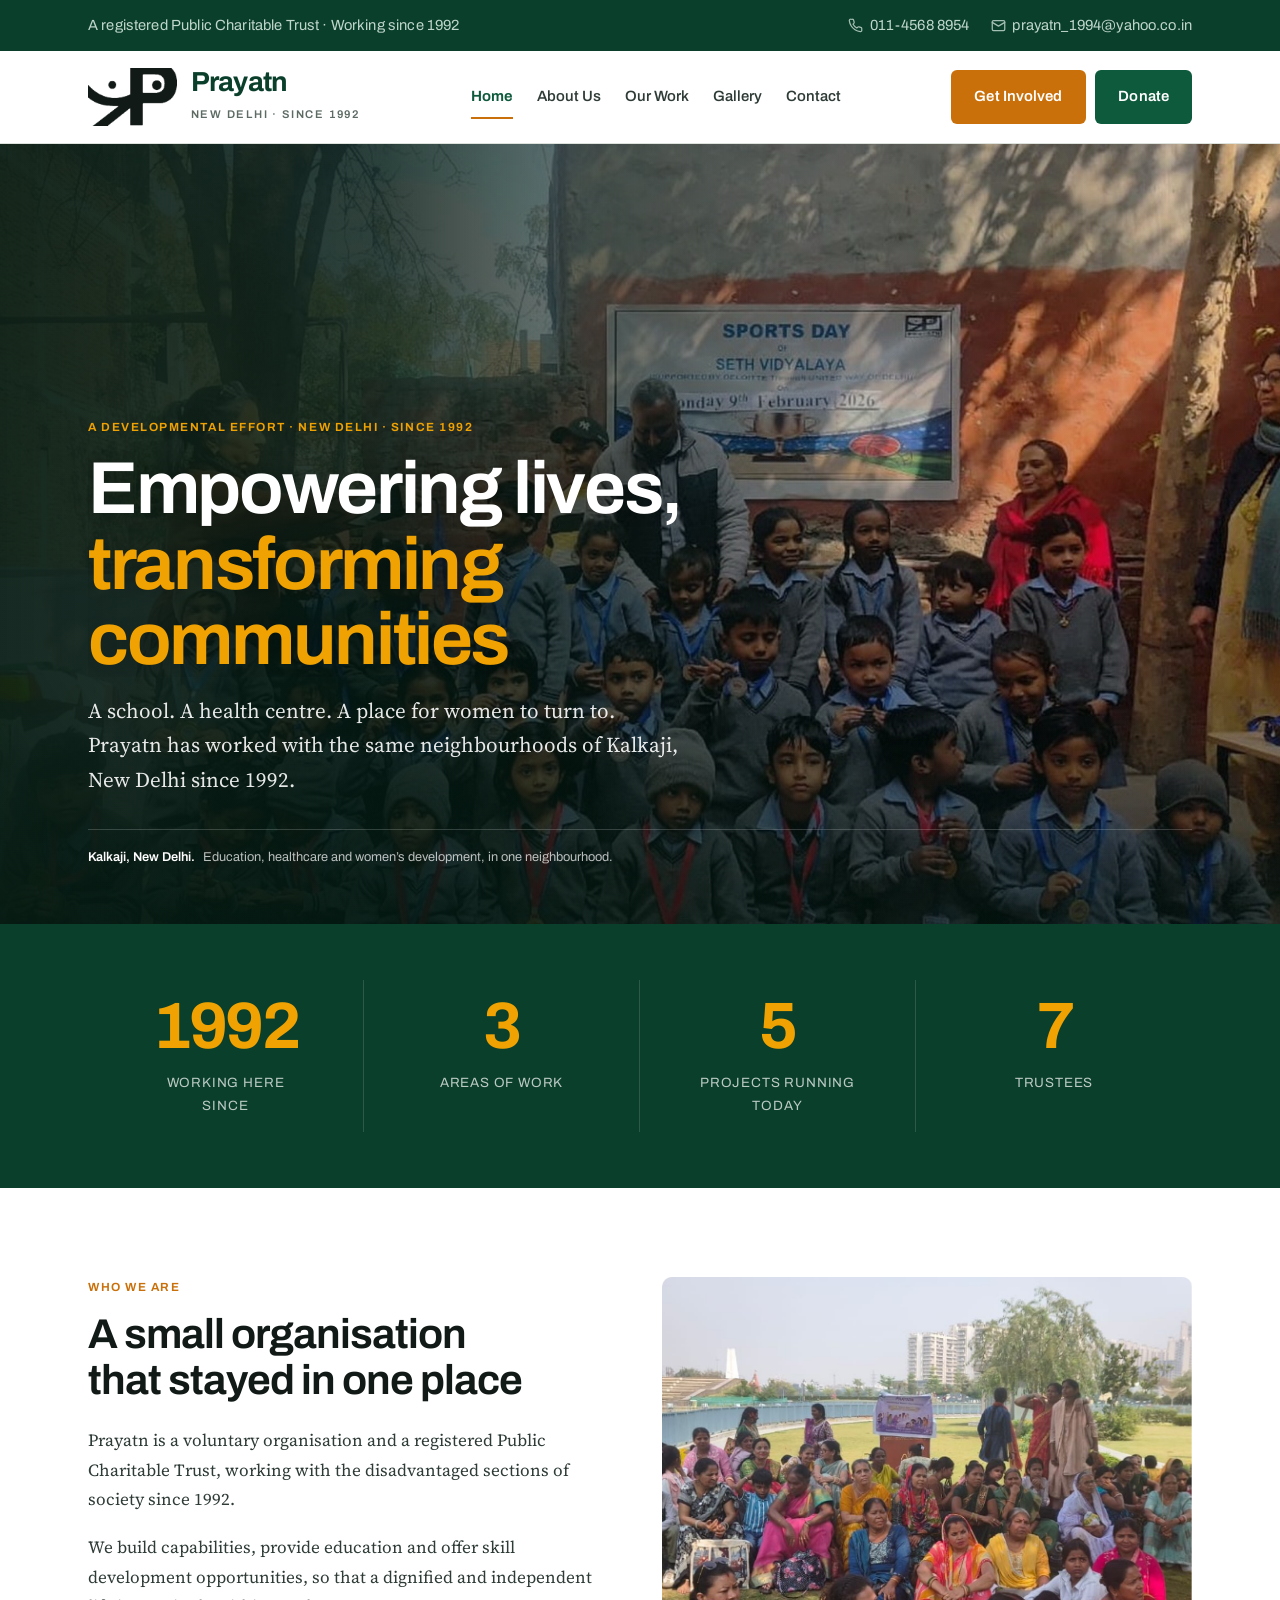
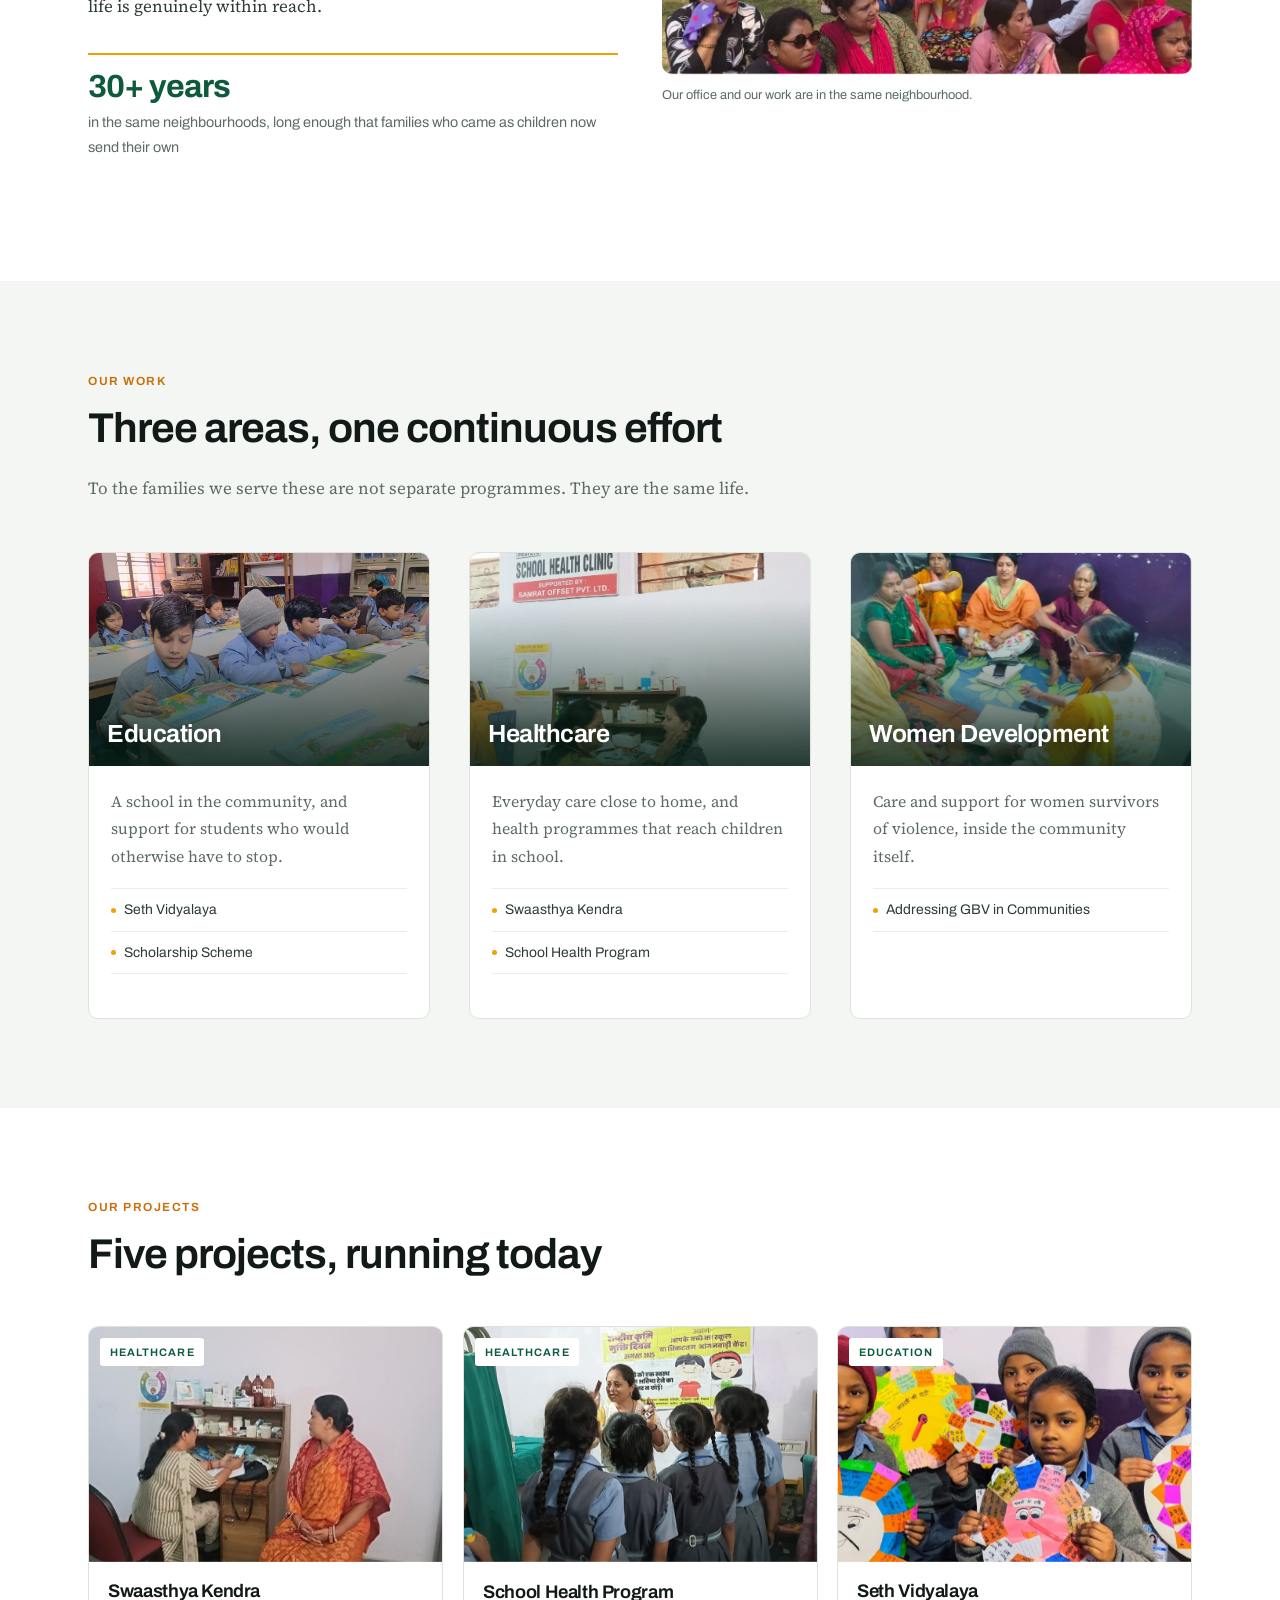
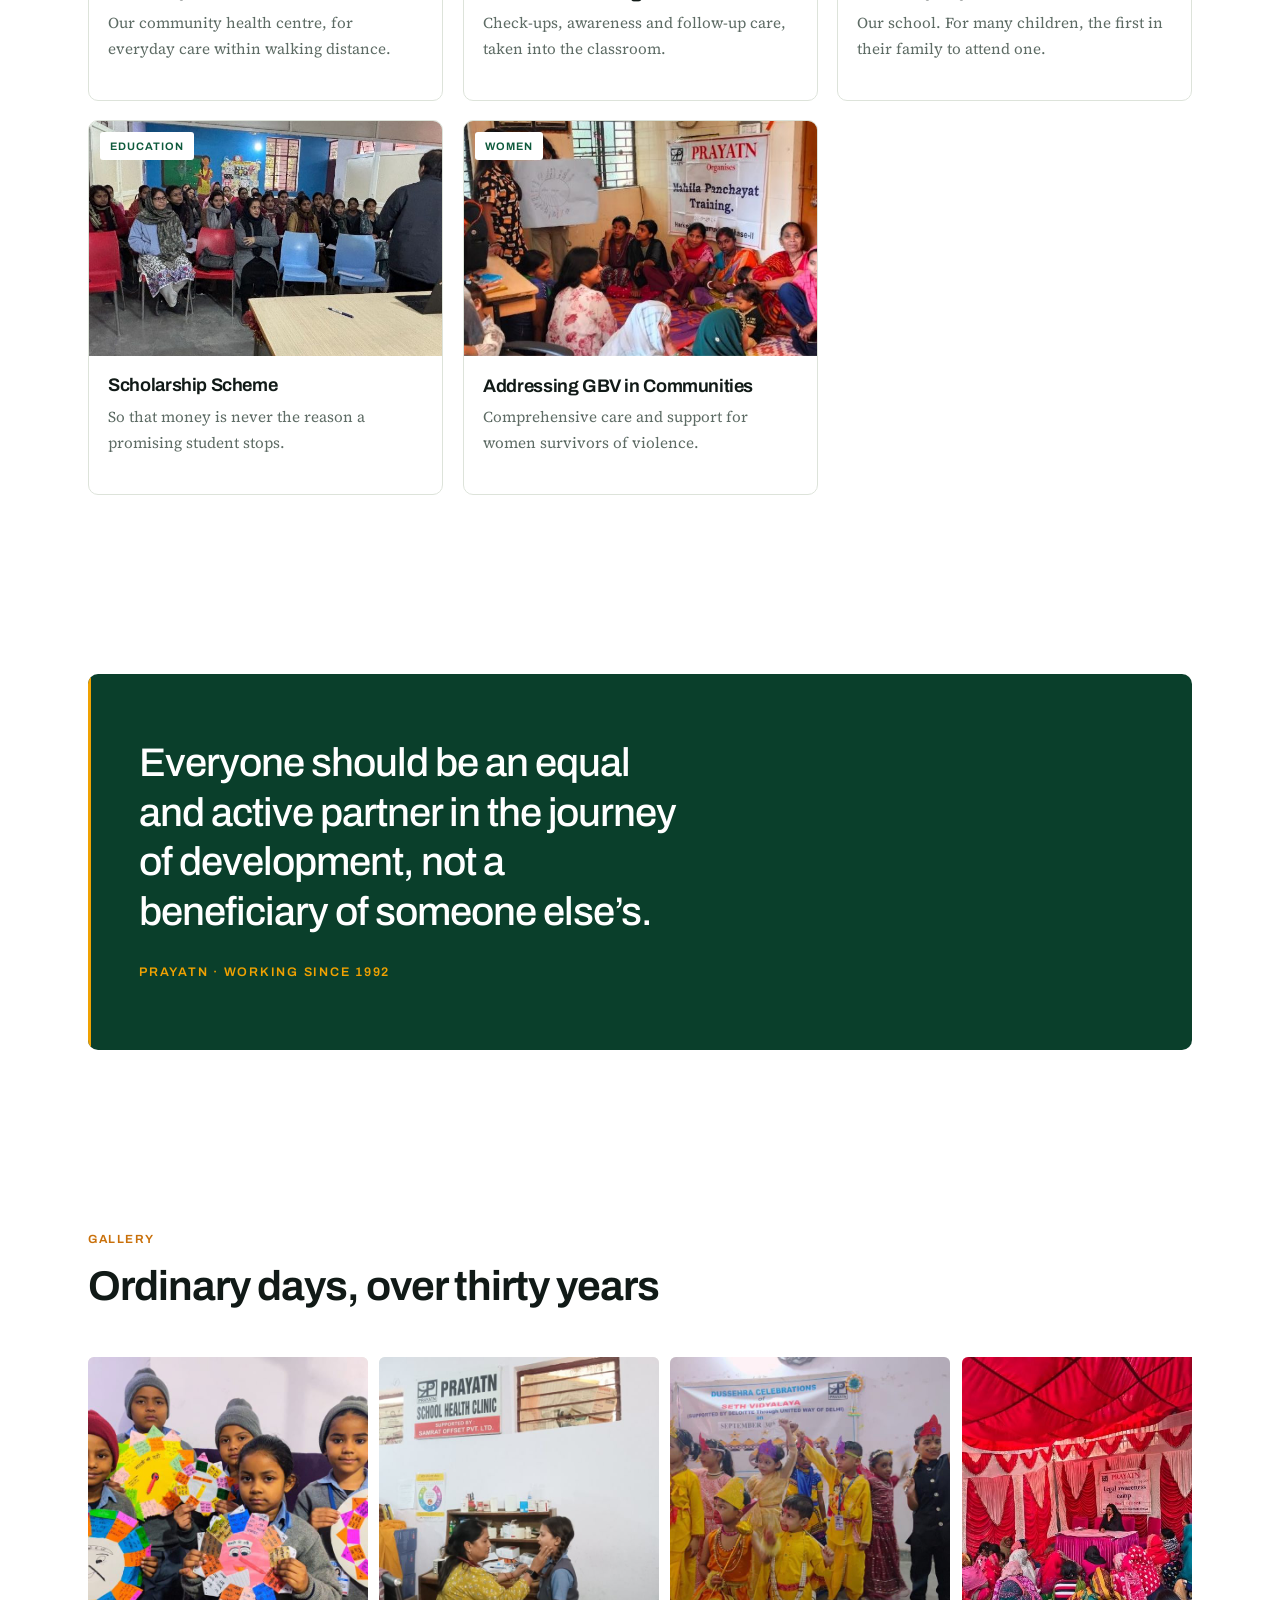
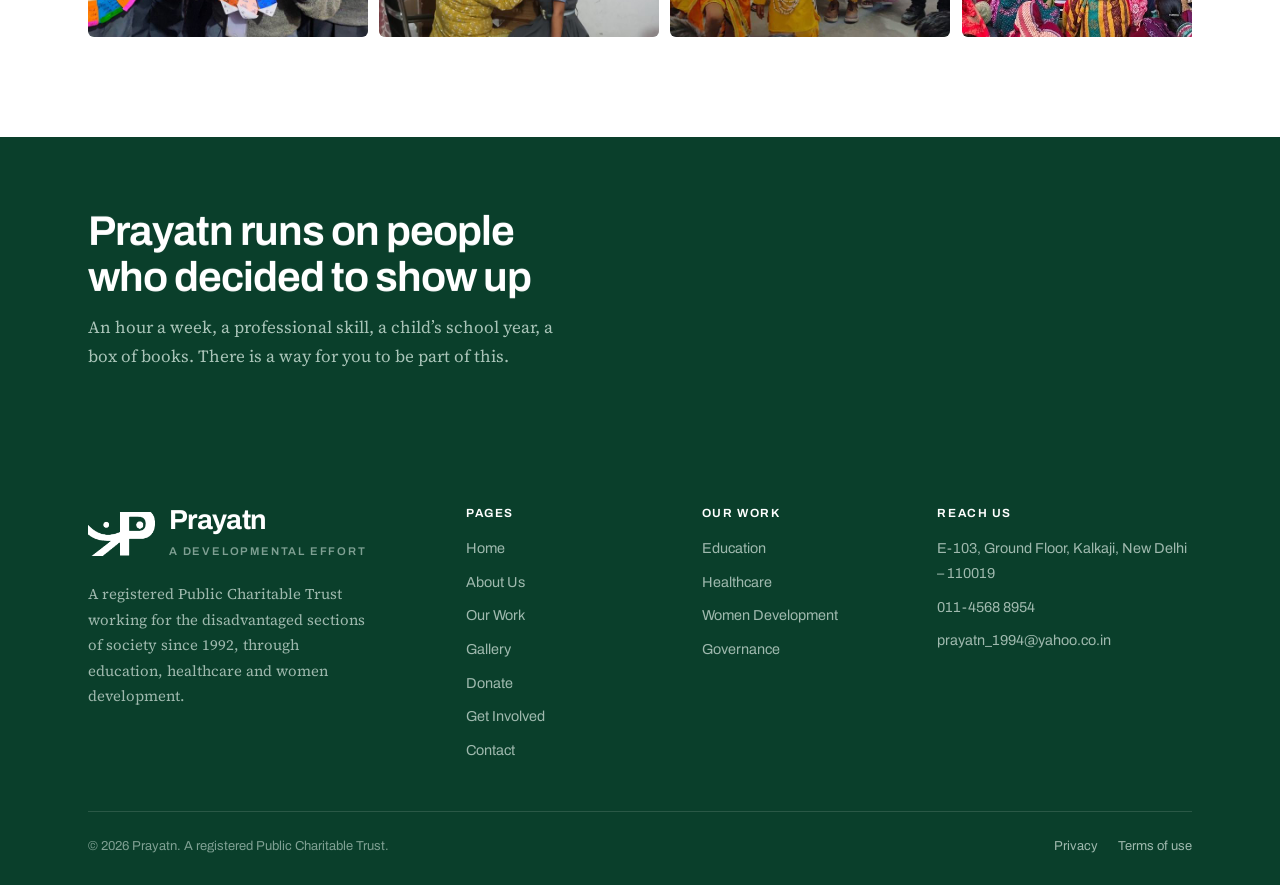
==== commit 7adae61e: "Bigger top bar and logo, restore the counting figures, add the 80G footnote - The utility bar goes f" ====
--- a/index.html
+++ b/index.html
@@ -114,9 +114,9 @@
         <!-- TODO: swap two of these for your strongest real numbers, children enrolled,
              patients seen last year, women supported. -->
         <div class="fact anim" data-group="facts"><b>1992</b><span>Working here since</span></div>
-        <div class="fact anim" data-group="facts"><b>3</b><span>Areas of work</span></div>
-        <div class="fact anim" data-group="facts"><b>5</b><span>Projects running today</span></div>
-        <div class="fact anim" data-group="facts"><b>7</b><span>Trustees</span></div>
+        <div class="fact anim" data-group="facts"><b data-count="3">3</b><span>Areas of work</span></div>
+        <div class="fact anim" data-group="facts"><b data-count="5">5</b><span>Projects running today</span></div>
+        <div class="fact anim" data-group="facts"><b data-count="7">7</b><span>Trustees</span></div>
       </div>
     </section>
 
--- a/assets/css/style.css
+++ b/assets/css/style.css
@@ -149,16 +149,20 @@
 
 /* ---------- utility bar ---------- */
 .utility {
-  background: var(--green-900); color: #A9C4B8;
-  font-family: var(--display); font-size: .8rem; letter-spacing: .01em;
-}
-.utility__inner { display: flex; flex-wrap: wrap; align-items: center; justify-content: space-between; gap: .35rem 1.5rem; padding-block: .55rem; }
-.utility a { color: #A9C4B8; text-decoration: none; }
+  background: var(--green-900); color: #BFD6CB;
+  font-family: var(--display); font-size: .92rem; letter-spacing: .01em;
+}
+.utility__inner { display: flex; flex-wrap: wrap; align-items: center; justify-content: space-between; gap: .4rem 1.75rem; padding-block: .8rem; }
+.utility a { color: #BFD6CB; text-decoration: none; }
 .utility a:hover { color: var(--saffron-bright); }
 .utility__set { display: flex; flex-wrap: wrap; gap: .35rem 1.35rem; align-items: center; }
 .utility__item { display: inline-flex; align-items: center; gap: .4rem; }
-.utility__item svg { width: 13px; height: 13px; opacity: .8; }
-@media (max-width: 620px) { .utility__tag { display: none; } }
+.utility__item svg { width: 15px; height: 15px; opacity: .85; }
+@media (max-width: 620px) {
+  .utility { font-size: .82rem; }
+  .utility__inner { padding-block: .55rem; }
+  .utility__tag { display: none; }
+}
 
 /* ---------- header ----------
    z-index order: header (130) > menu sheet (120) > backdrop (110). The toggle
@@ -167,18 +171,18 @@
   position: sticky; top: 0; z-index: 130; background: var(--white);
   border-bottom: 1px solid var(--rule);
 }
-.header-inner { display: flex; align-items: center; justify-content: space-between; gap: 1rem; min-height: 74px; }
-
-.brand { display: inline-flex; align-items: center; gap: .7rem; text-decoration: none; color: var(--ink); }
+.header-inner { display: flex; align-items: center; justify-content: space-between; gap: 1rem; min-height: 92px; }
+
+.brand { display: inline-flex; align-items: center; gap: .85rem; text-decoration: none; color: var(--ink); }
 .brand__mark {
   /* the registered mark is wider than it is tall, so height drives the size */
-  height: 40px; width: auto; flex: none;
-}
-.site-header.is-condensed .brand__mark { height: 34px; }
+  height: 58px; width: auto; flex: none;
+}
+.site-header.is-condensed .brand__mark { height: 46px; }
 /* the mark is dark ink; on the green footer it has to be reversed out to white */
 .site-footer .brand__mark { height: 44px; filter: brightness(0) invert(1); }
-.brand__name { font-family: var(--display); font-size: 1.42rem; font-weight: 700; line-height: 1; letter-spacing: -.025em; color: var(--green-900); }
-.brand__sub { display: block; font-family: var(--display); font-size: .63rem; font-weight: 600; letter-spacing: .16em; text-transform: uppercase; color: var(--muted); margin-top: .3rem; }
+.brand__name { font-family: var(--display); font-size: 1.72rem; font-weight: 700; line-height: 1; letter-spacing: -.025em; color: var(--green-900); }
+.brand__sub { display: block; font-family: var(--display); font-size: .7rem; font-weight: 600; letter-spacing: .16em; text-transform: uppercase; color: var(--muted); margin-top: .3rem; }
 
 .nav { display: flex; align-items: center; gap: .1rem; }
 .nav__link {
@@ -546,6 +550,11 @@
 .footer-legal a { color: inherit; text-decoration: none; }
 .footer-legal a:hover { color: var(--saffron-bright); text-decoration: underline; }
 
+.give-footnote {
+  margin: 1.5rem 0 0; font-family: var(--display); font-size: .85rem;
+  color: var(--muted); max-width: 62ch;
+}
+
 /* ---------- CTA ---------- */
 .cta { background: var(--green-900); color: #C8D8D0; }
 .cta__inner { display: grid; gap: 2rem; align-items: center; grid-template-columns: 1fr; padding-block: clamp(3rem, 6vw, 4.5rem); }
